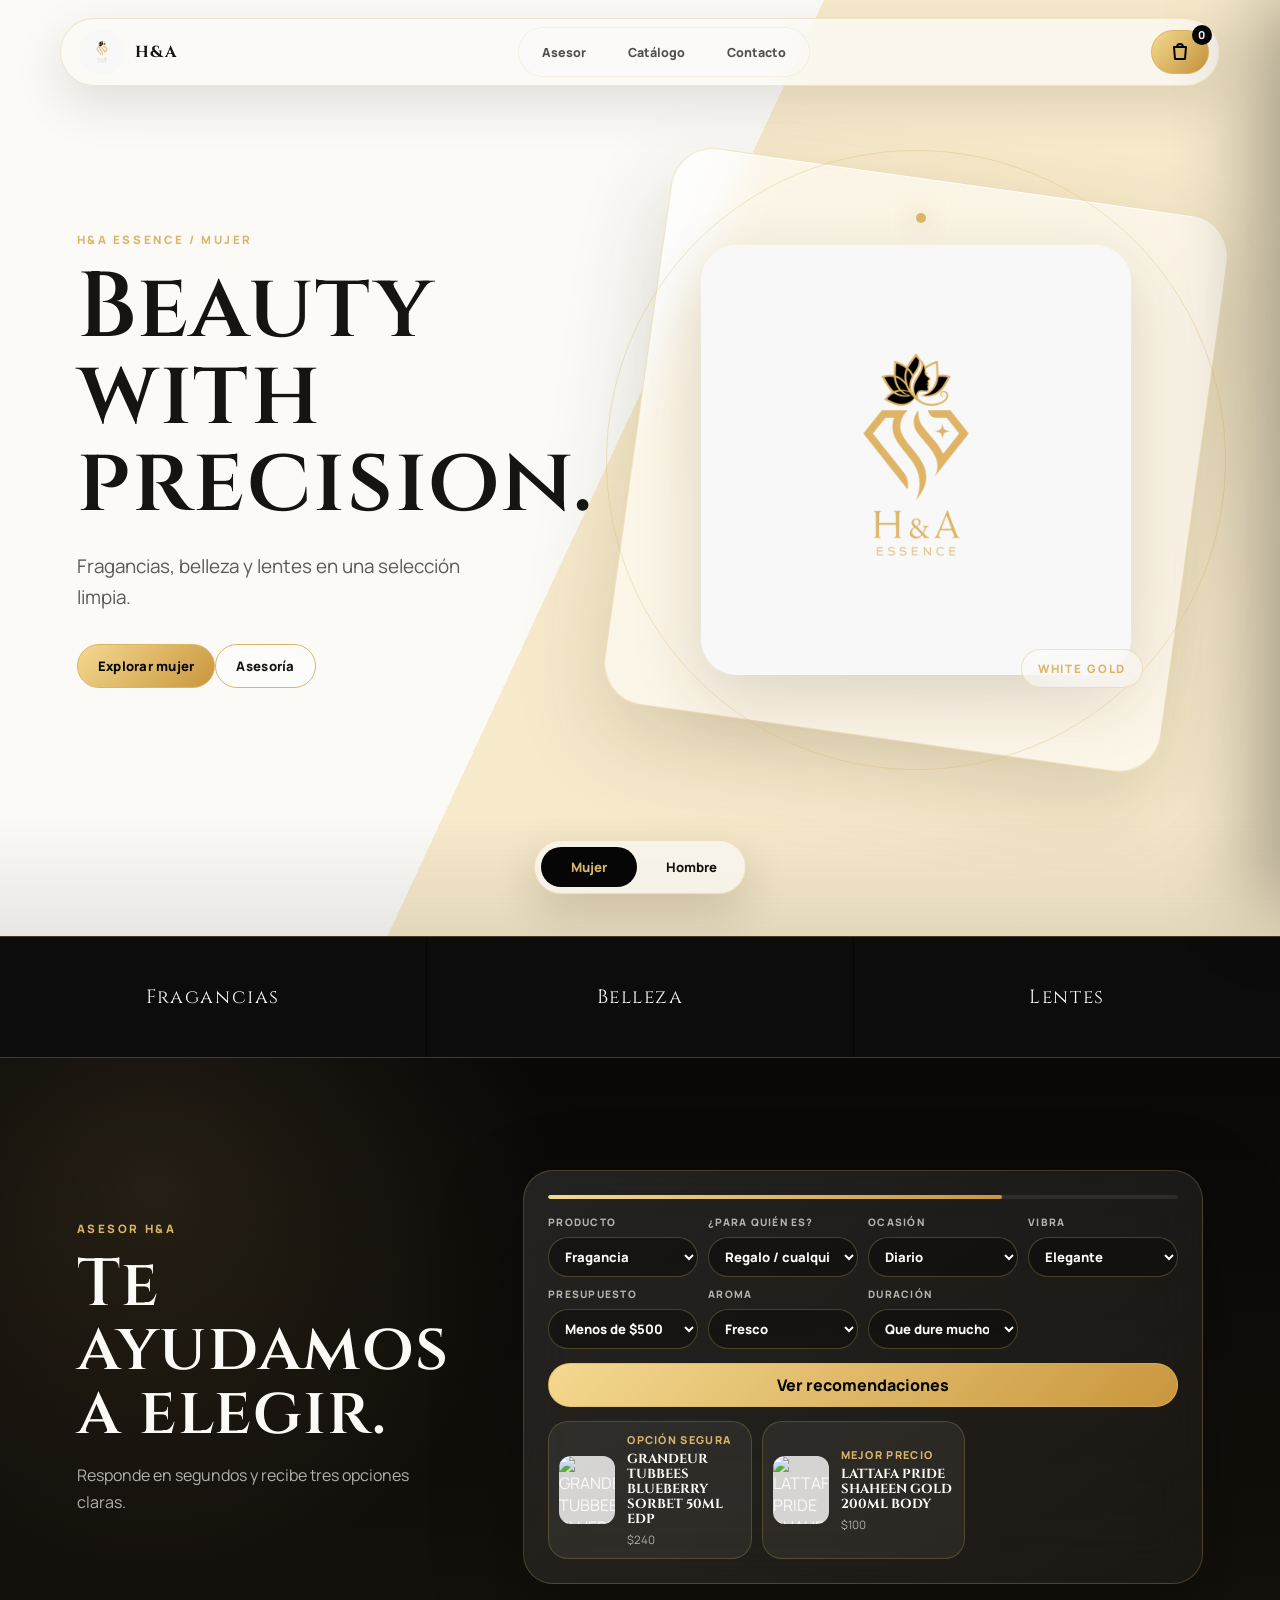
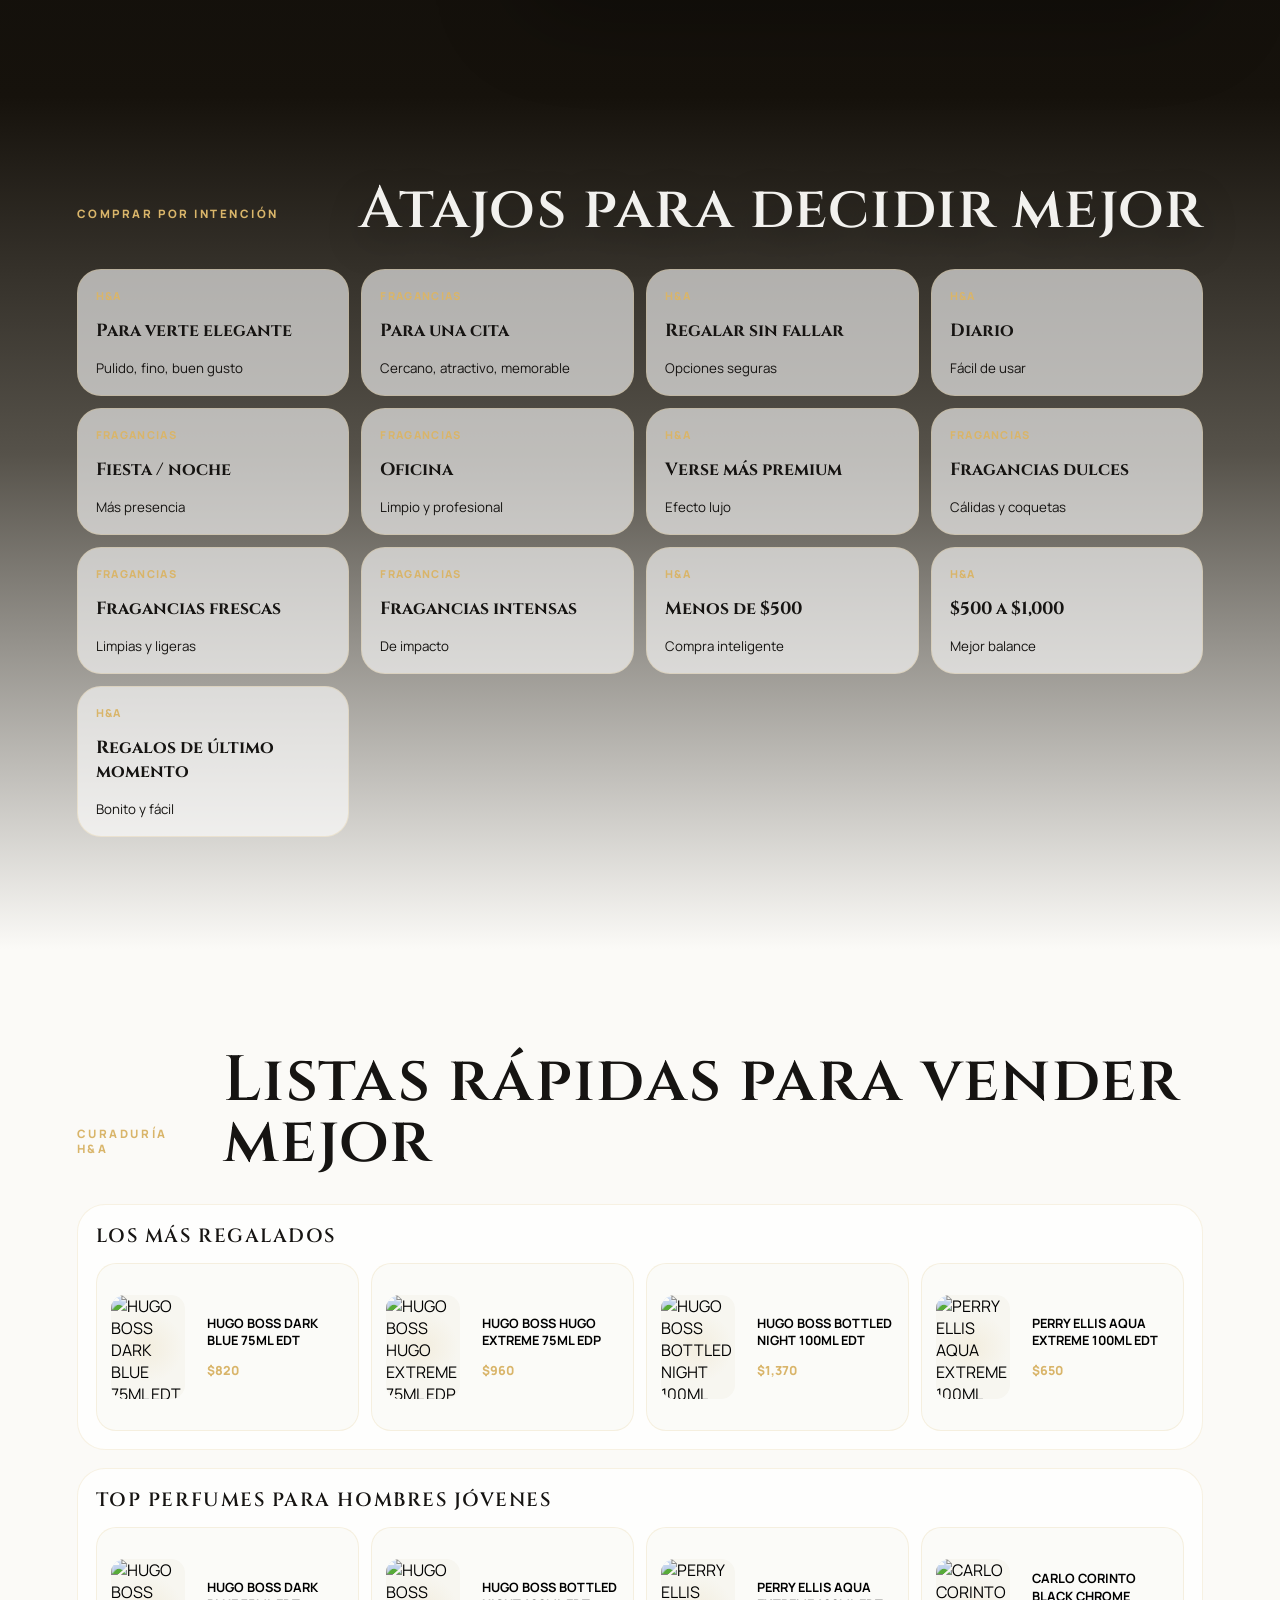
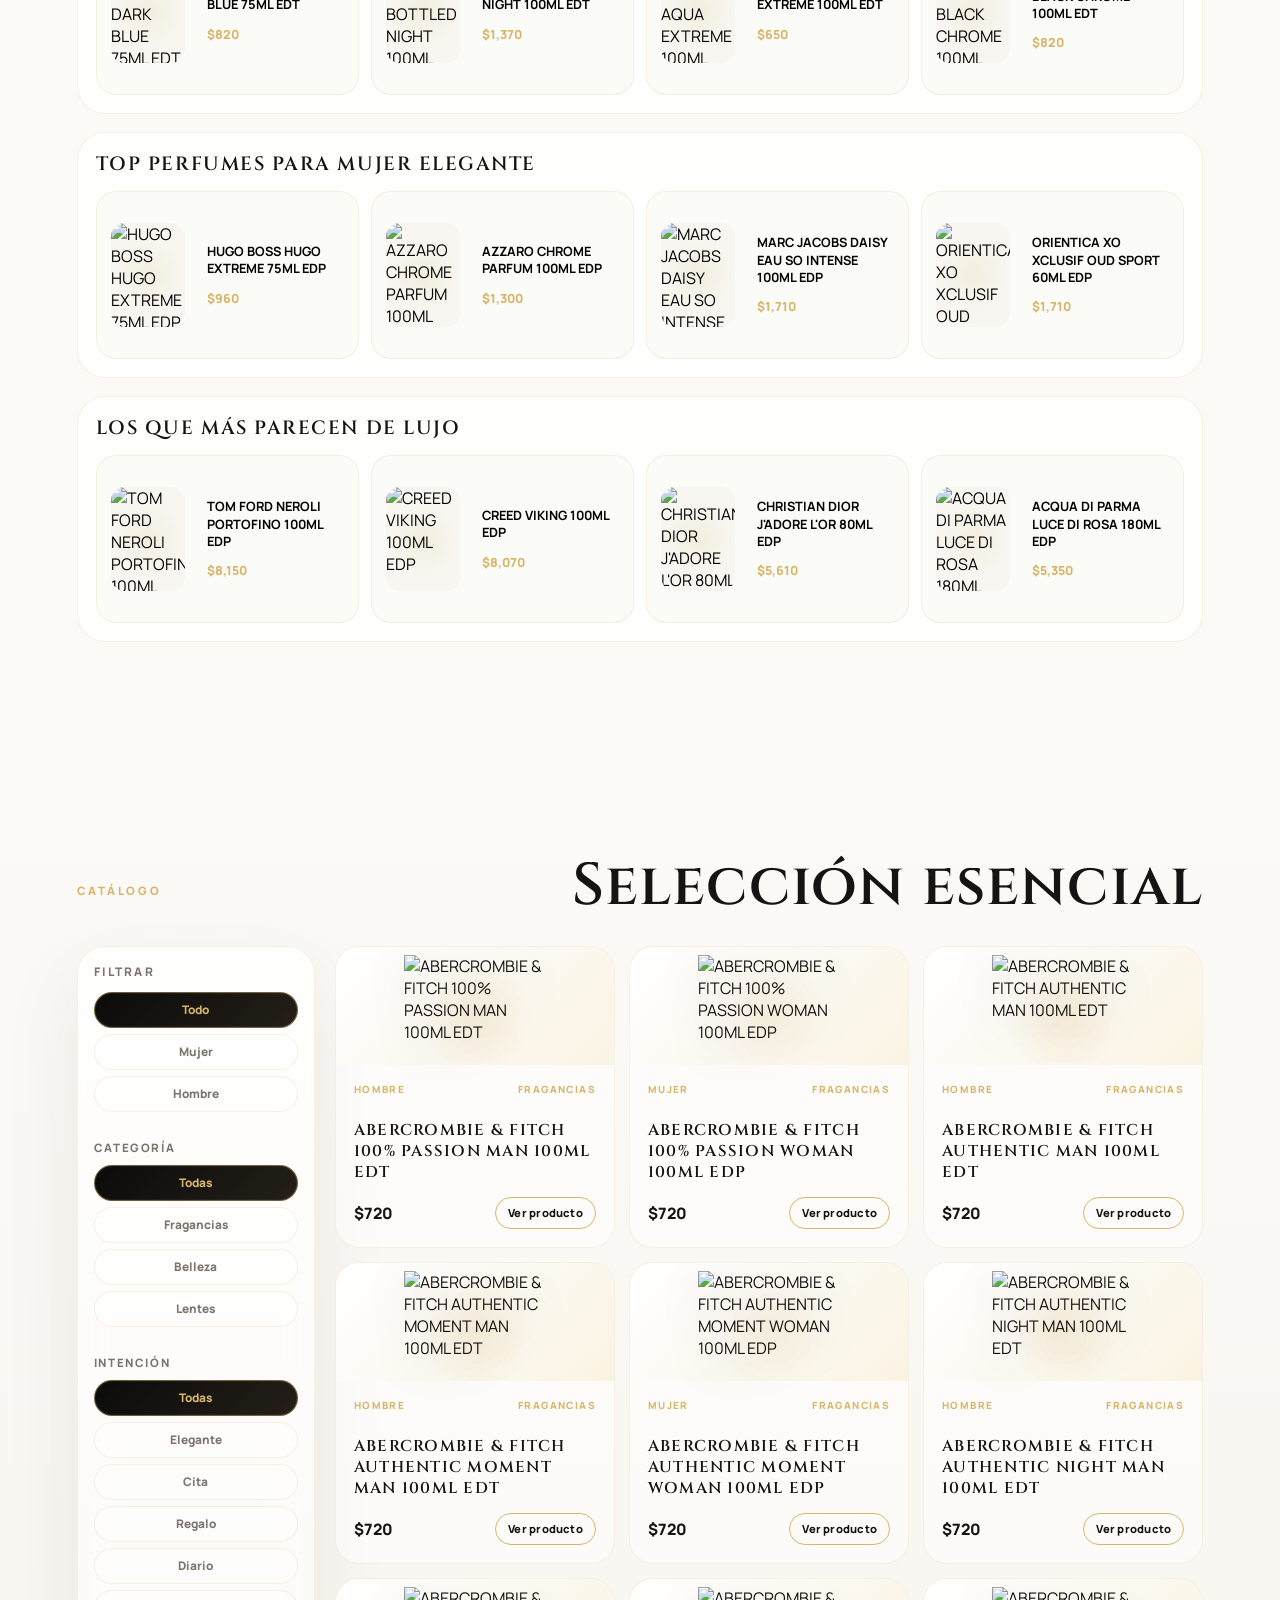
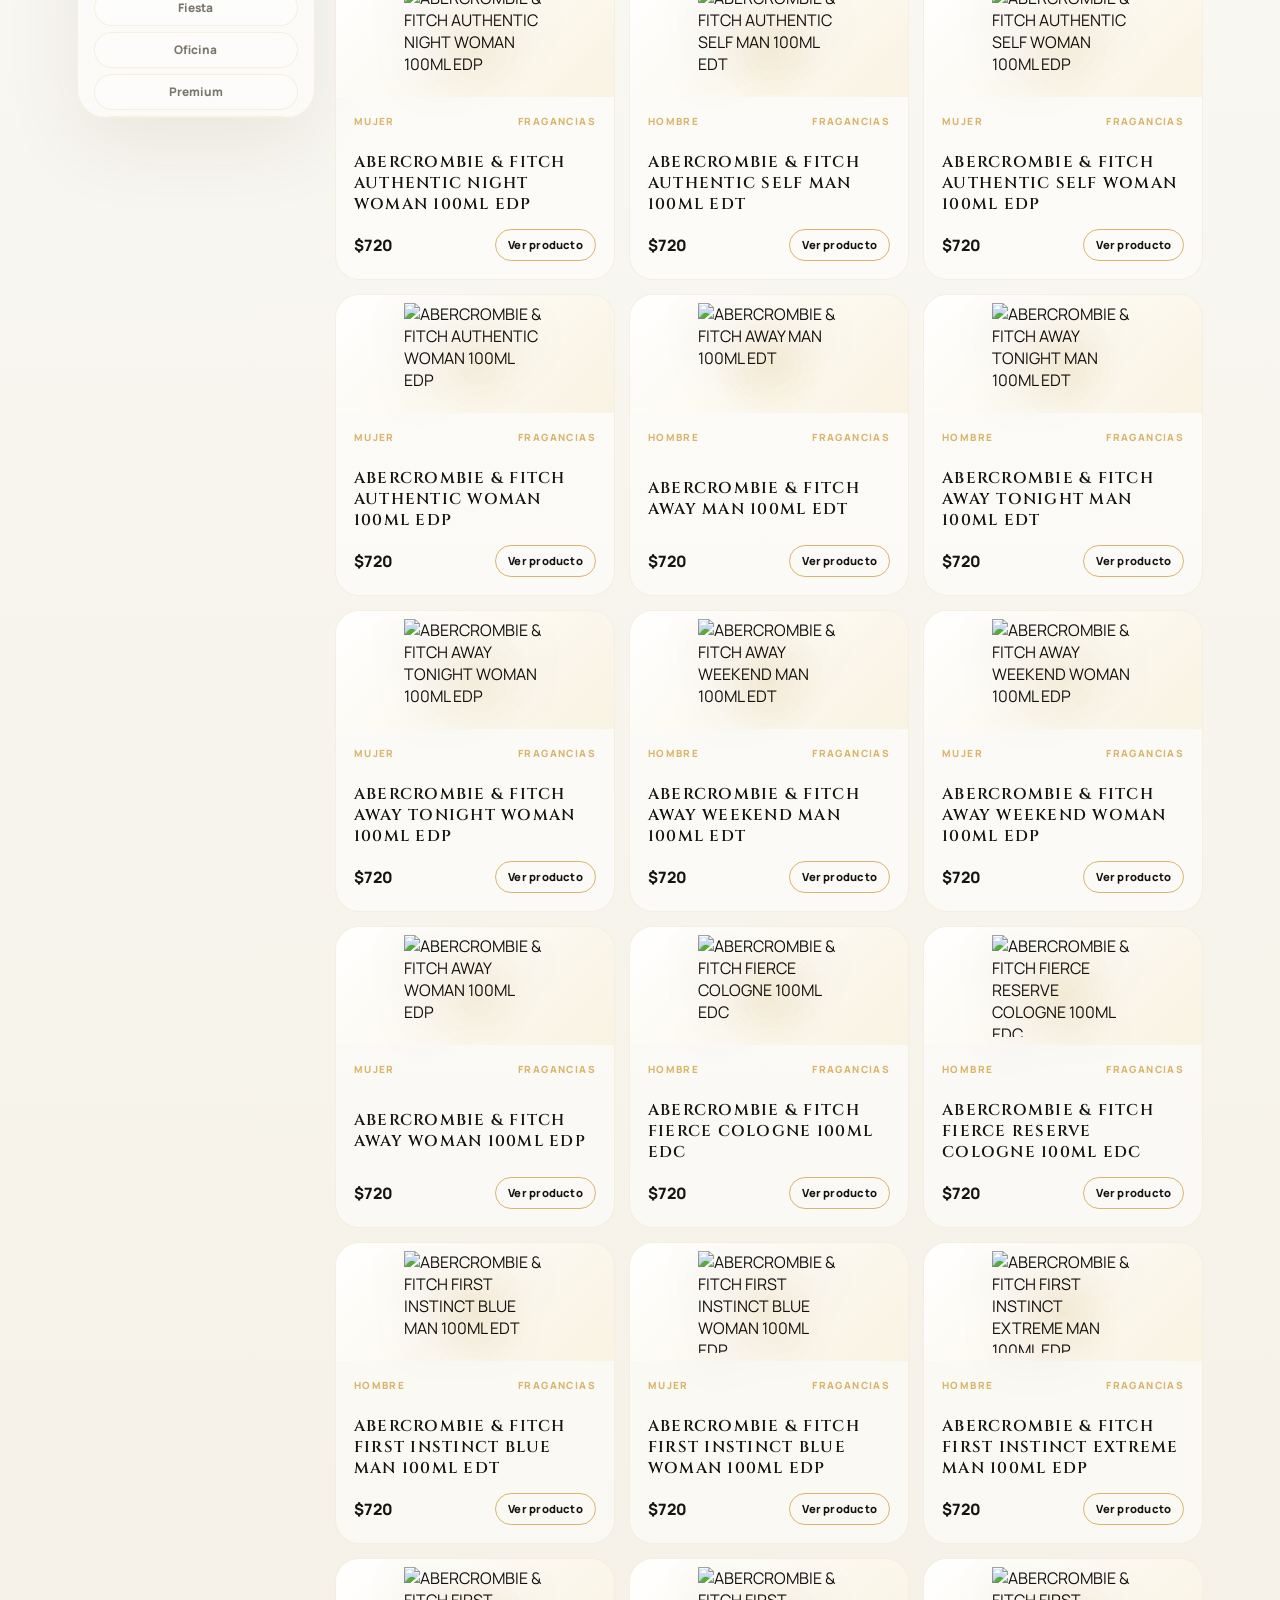
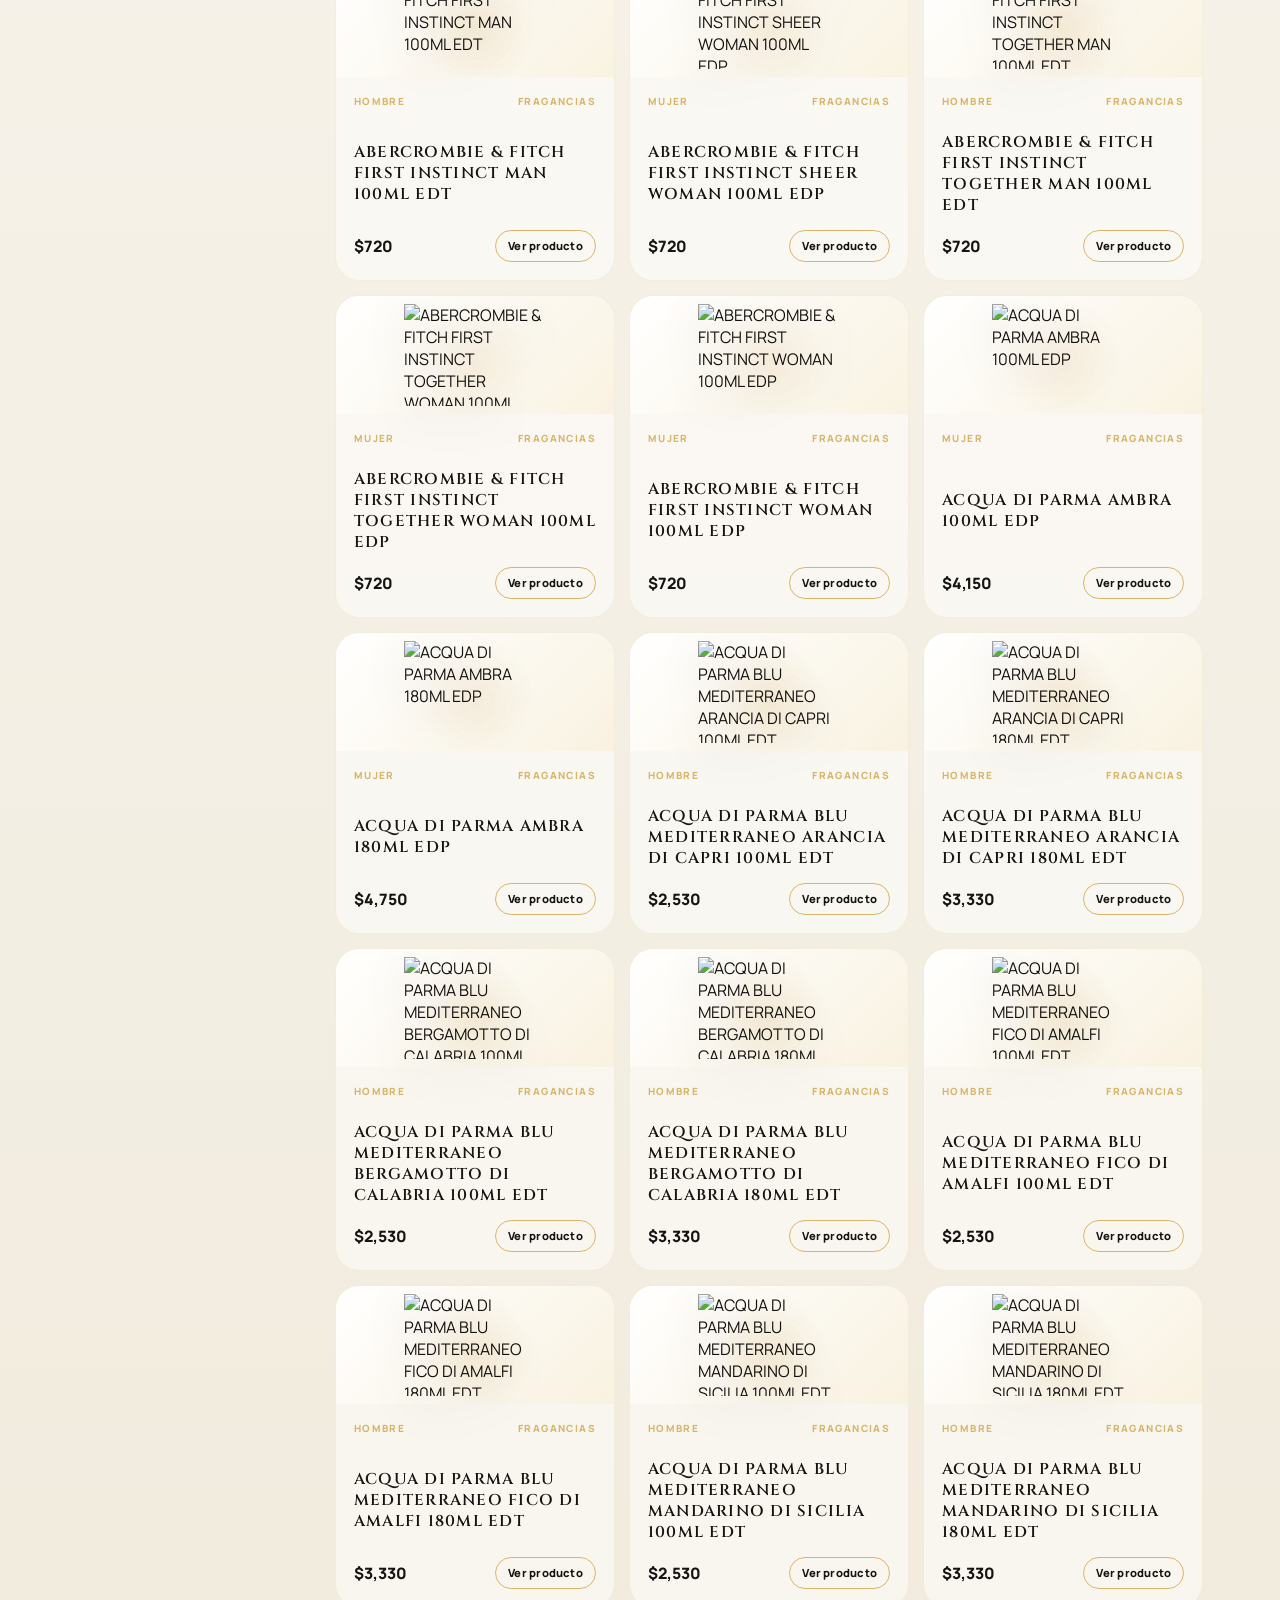
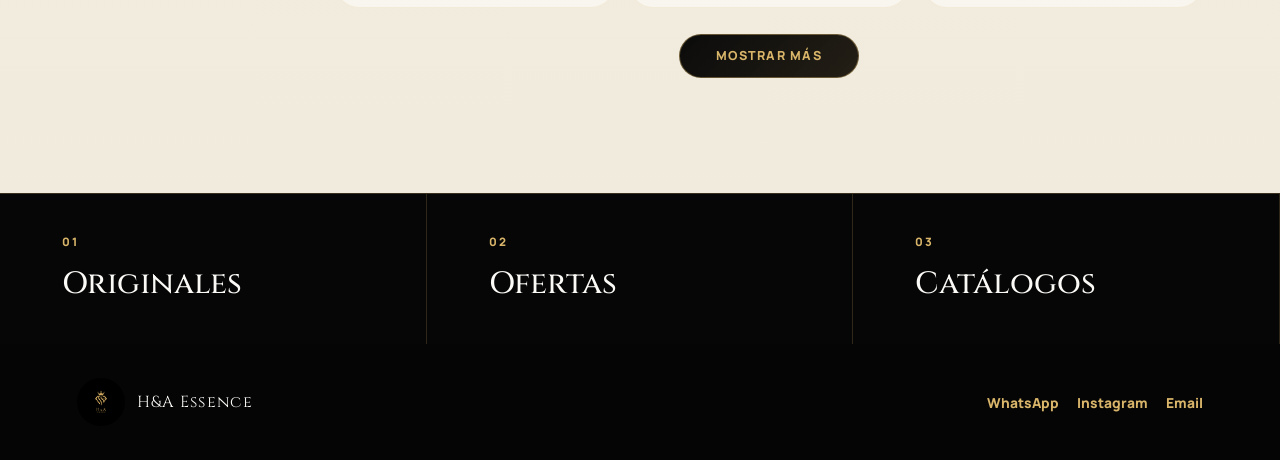
==== index.html @ 3ef6832f "Initial H&A Essence site" ====
<!DOCTYPE html>
<html lang="es">
  <head>
    <meta charset="UTF-8" />
    <meta name="viewport" content="width=device-width, initial-scale=1.0" />
    <title>H&A Essence | Luxury Beauty Store</title>
    <meta
      name="description"
      content="H&A Essence: fragancias, belleza y lentes en una experiencia premium."
    />
    <link rel="preconnect" href="https://fonts.googleapis.com" />
    <link rel="preconnect" href="https://fonts.gstatic.com" crossorigin />
    <link
      href="https://fonts.googleapis.com/css2?family=Cinzel:wght@500;600;700&family=Manrope:wght@400;500;600;700;800&display=swap"
      rel="stylesheet"
    />
    <link rel="stylesheet" href="styles.css?v=15" />
  </head>
  <body>
    <header class="site-header" data-theme="women">
      <a class="brand" href="#inicio" aria-label="H&A Essence">
        <img class="brand-logo" src="logo-women.png" alt="H&A Essence" />
        <span>H&A</span>
      </a>

      <nav class="nav-links" aria-label="Navegación principal">
        <a href="#asesor">Asesor</a>
        <a href="#catalogo">Catálogo</a>
        <a href="#contacto">Contacto</a>
      </nav>

      <button class="header-cta cart-toggle cart-icon-button" type="button" aria-label="Abrir carrito">
        <svg viewBox="0 0 24 24" aria-hidden="true">
          <path d="M6 7h12l-1 12H7L6 7Z"></path>
          <path d="M9 7a3 3 0 0 1 6 0"></path>
        </svg>
        <span id="cartCount">0</span>
      </button>
    </header>

    <main>
      <section class="hero" id="inicio">
        <div class="hero-slider" aria-live="polite">
          <article class="hero-panel active" data-theme="women">
            <div class="hero-copy">
              <p class="kicker">H&A Essence / Mujer</p>
              <h1>Beauty with precision.</h1>
              <p class="hero-text">Fragancias, belleza y lentes en una selección limpia.</p>
              <div class="hero-actions">
                <a class="button primary" href="#catalogo" data-filter="women">Explorar mujer</a>
                <a class="button ghost-link" href="#asesor">Asesoría</a>
              </div>
            </div>
            <div class="brand-stage" aria-hidden="true">
              <div class="orbital-ring"></div>
              <img src="logo-women.png" alt="" />
              <span class="stage-label">White Gold</span>
            </div>
          </article>

          <article class="hero-panel" data-theme="men">
            <div class="hero-copy">
              <p class="kicker">H&A Essence / Hombre</p>
              <h1>Dark luxury, clean form.</h1>
              <p class="hero-text">Fragancias, lentes y accesorios con presencia sobria.</p>
              <div class="hero-actions">
                <a class="button primary" href="#catalogo" data-filter="men">Explorar hombre</a>
                <a class="button ghost-link dark" href="#asesor">Asesoría</a>
              </div>
            </div>
            <div class="brand-stage dark" aria-hidden="true">
              <div class="orbital-ring"></div>
              <img src="logo-men.png" alt="" />
              <span class="stage-label">Black Gold</span>
            </div>
          </article>
        </div>

        <div class="hero-switch" aria-label="Cambiar línea">
          <button class="switch-dot active" type="button" data-slide="0">Mujer</button>
          <button class="switch-dot" type="button" data-slide="1">Hombre</button>
        </div>
      </section>

      <section class="collection-strip" id="colecciones" aria-label="Colecciones H&A">
        <button class="collection-pill reveal" data-category="fragancias">Fragancias</button>
        <button class="collection-pill reveal" data-category="belleza">Belleza</button>
        <button class="collection-pill reveal" data-category="lentes">Lentes</button>
      </section>

      <section class="advisor-section" id="asesor">
        <div class="advisor-copy reveal">
          <p class="kicker">Asesor H&A</p>
          <h2>Te ayudamos a elegir.</h2>
          <p>
            Responde en segundos y recibe tres opciones claras.
          </p>
        </div>

        <div class="advisor-card reveal">
          <div class="advisor-progress"><span></span></div>
          <div class="advisor-grid">
            <label>
              Producto
              <select id="advisorCategory">
                <option value="fragancias">Fragancia</option>
                <option value="belleza">Belleza</option>
                <option value="lentes">Lentes</option>
              </select>
            </label>
            <label>
              ¿Para quién es?
              <select id="advisorGender">
                <option value="all">Regalo / cualquiera</option>
                <option value="men">Hombre</option>
                <option value="women">Mujer</option>
                <option value="unisex">Unisex</option>
              </select>
            </label>
            <label>
              Ocasión
              <select id="advisorOccasion">
                <option value="diario">Diario</option>
                <option value="fiesta">Fiesta</option>
                <option value="cita">Cita</option>
                <option value="escuela">Escuela</option>
                <option value="trabajo">Trabajo</option>
                <option value="gym">Gym</option>
                <option value="noche">Noche</option>
              </select>
            </label>
            <label>
              Vibra
              <select id="advisorVibe">
                <option value="elegante">Elegante</option>
                <option value="fresco">Fresco</option>
                <option value="sexy">Sexy</option>
                <option value="dulce">Dulce</option>
                <option value="misterioso">Misterioso</option>
                <option value="limpio">Limpio</option>
                <option value="caro">Caro</option>
                <option value="juvenil">Juvenil</option>
              </select>
            </label>
            <label>
              Presupuesto
              <select id="advisorBudget">
                <option value="500">Menos de $500</option>
                <option value="1000">$500 a $1,000</option>
                <option value="1800">$1,000 a $1,800</option>
                <option value="99999">Premium</option>
              </select>
            </label>
            <label class="scent-question">
              Aroma
              <select id="advisorScent">
                <option value="fresco">Fresco</option>
                <option value="dulce">Dulce</option>
                <option value="citrico">Cítrico</option>
                <option value="amaderado">Amaderado</option>
                <option value="intenso">Intenso</option>
                <option value="suave">Suave</option>
              </select>
            </label>
            <label class="scent-question">
              Duración
              <select id="advisorLongevity">
                <option value="duradero">Que dure mucho</option>
                <option value="ligero">Algo ligero</option>
              </select>
            </label>
          </div>
          <button class="advisor-submit" id="advisorSubmit" type="button">Ver recomendaciones</button>
          <div class="advisor-results" id="advisorResults"></div>
        </div>
      </section>

      <section class="intent-section">
        <div class="section-head reveal">
          <p class="kicker">Comprar por intención</p>
          <h2>Atajos para decidir mejor</h2>
        </div>
        <div class="intent-grid reveal" id="intentGrid"></div>
      </section>

      <section class="curated-section">
        <div class="section-head reveal">
          <p class="kicker">Curaduría H&A</p>
          <h2>Listas rápidas para vender mejor</h2>
        </div>
        <div class="curated-grid reveal" id="curatedGrid"></div>
      </section>

      <section class="catalog-section" id="catalogo">
        <div class="section-head reveal">
          <p class="kicker">Catálogo</p>
          <h2>Selección esencial</h2>
        </div>

        <div class="catalog-shell reveal">
          <aside class="catalog-panel">
            <p class="panel-title">Filtrar</p>
            <div class="segmented" role="group" aria-label="Filtrar por género">
              <button class="filter active" type="button" data-gender="all">Todo</button>
              <button class="filter" type="button" data-gender="women">Mujer</button>
              <button class="filter" type="button" data-gender="men">Hombre</button>
            </div>

            <div class="category-filter" aria-label="Filtrar por categoría">
              <p class="filter-label">Categoría</p>
              <button class="category-filter-button active" type="button" data-category="all">Todas</button>
              <button class="category-filter-button" type="button" data-category="fragancias">Fragancias</button>
              <button class="category-filter-button" type="button" data-category="belleza">Belleza</button>
              <button class="category-filter-button" type="button" data-category="lentes">Lentes</button>
            </div>
            <div class="intent-filter" aria-label="Filtrar por intención">
              <p class="filter-label">Intención</p>
              <button class="intent-filter-button active" type="button" data-intent="all">Todas</button>
              <button class="intent-filter-button" type="button" data-intent="elegante">Elegante</button>
              <button class="intent-filter-button" type="button" data-intent="cita">Cita</button>
              <button class="intent-filter-button" type="button" data-intent="regalo">Regalo</button>
              <button class="intent-filter-button" type="button" data-intent="diario">Diario</button>
              <button class="intent-filter-button" type="button" data-intent="fiesta">Fiesta</button>
              <button class="intent-filter-button" type="button" data-intent="oficina">Oficina</button>
              <button class="intent-filter-button" type="button" data-intent="premium">Premium</button>
              <button class="intent-filter-button" type="button" data-intent="dulce">Dulces</button>
              <button class="intent-filter-button" type="button" data-intent="fresco">Frescas</button>
              <button class="intent-filter-button" type="button" data-intent="intenso">Intensas</button>
              <button class="intent-filter-button" type="button" data-intent="menos500">Menos de $500</button>
              <button class="intent-filter-button" type="button" data-intent="500a1000">$500 a $1,000</button>
            </div>
            <p class="catalog-count"><span id="productCount">0</span> productos</p>
          </aside>

          <div>
            <div class="product-grid" id="productGrid" aria-live="polite"></div>
            <div class="catalog-actions">
              <button class="load-more" id="loadMoreButton" type="button">Mostrar más</button>
            </div>
          </div>
        </div>
      </section>

      <section class="service-band">
        <div class="service-item reveal">
          <span>01</span>
          <strong>Originales</strong>
        </div>
        <div class="service-item reveal">
          <span>02</span>
          <strong>Ofertas</strong>
        </div>
        <div class="service-item reveal">
          <span>03</span>
          <strong>Catálogos</strong>
        </div>
      </section>
    </main>

    <div class="modal" id="productModal" aria-hidden="true" role="dialog" aria-label="Detalle del producto">
      <div class="modal-backdrop" data-close-modal></div>
      <article class="product-modal-card">
        <button class="modal-close" type="button" data-close-modal>Cerrar</button>
        <div class="modal-media" id="modalMedia"></div>
        <div class="modal-info">
          <p class="kicker" id="modalMeta"></p>
          <h2 id="modalTitle"></h2>
          <p class="modal-price" id="modalPrice"></p>
          <div class="modal-tags" id="modalTags"></div>
          <div class="modal-description" id="modalDescription"></div>
          <div class="modal-actions">
            <button class="button primary" id="addToCartButton" type="button">Agregar al carrito</button>
            <button class="button pay-button" id="payButton" type="button">Pagar ahora</button>
          </div>
        </div>
      </article>
    </div>

    <aside class="cart-drawer" id="cartDrawer" aria-hidden="true">
      <div class="cart-head">
        <p class="kicker">Carrito H&A</p>
        <button class="modal-close" type="button" id="closeCartButton">Cerrar</button>
      </div>
      <div id="cartItems" class="cart-items"></div>
      <div class="cart-total">
        <span>Total</span>
        <strong id="cartTotal">$0</strong>
      </div>
      <button class="button primary cart-pay" type="button">Pagar pedido</button>
    </aside>

    <footer class="footer" id="contacto">
      <div class="footer-brand">
        <img src="logo-men.png" alt="H&A Essence" />
        <span>H&A Essence</span>
      </div>
      <div class="footer-links">
        <a href="https://wa.me/" target="_blank" rel="noreferrer">WhatsApp</a>
        <a href="https://www.instagram.com/" target="_blank" rel="noreferrer">Instagram</a>
        <a href="mailto:hola@haessence.com">Email</a>
      </div>
    </footer>

    <script src="products-data.js?v=15"></script>
    <script src="script.js?v=15"></script>
  </body>
</html>
---- styles.css ----
:root {
  --gold: #d9b56a;
  --gold-soft: #f1dcaa;
  --black: #060606;
  --black-2: #111111;
  --white: #fbfaf7;
  --milk: #f4efe5;
  --text: #161412;
  --muted: #7a756d;
  --glass: rgba(255, 255, 255, 0.68);
  --line: rgba(217, 181, 106, 0.28);
  --display: "Cinzel", "Didot", "Bodoni 72", Georgia, serif;
  --body: "Manrope", -apple-system, BlinkMacSystemFont, "Segoe UI", sans-serif;
}

* {
  box-sizing: border-box;
}

html {
  scroll-behavior: smooth;
}

body {
  margin: 0;
  color: var(--text);
  background: var(--white);
  font-family: var(--body);
}

a {
  color: inherit;
  text-decoration: none;
}

button,
select {
  font: inherit;
}

select {
  width: 100%;
  min-height: 44px;
  padding: 0 16px;
  border: 1px solid rgba(217, 181, 106, 0.28);
  border-radius: 999px;
  color: var(--text);
  background: rgba(255, 255, 255, 0.68);
  outline: none;
}

.site-header {
  position: fixed;
  top: 18px;
  left: 50%;
  z-index: 30;
  width: min(1160px, calc(100% - 28px));
  height: 68px;
  display: grid;
  grid-template-columns: auto 1fr auto;
  align-items: center;
  gap: 18px;
  padding: 8px 10px 8px 18px;
  color: var(--text);
  background: rgba(251, 250, 247, 0.74);
  border: 1px solid rgba(217, 181, 106, 0.32);
  border-radius: 999px;
  box-shadow: 0 18px 50px rgba(32, 24, 10, 0.12);
  backdrop-filter: blur(22px);
  transform: translateX(-50%);
  transition: background 0.5s ease, color 0.5s ease, border-color 0.5s ease;
}

.site-header[data-theme="men"] {
  color: var(--white);
  background: rgba(6, 6, 6, 0.72);
  border-color: rgba(217, 181, 106, 0.38);
}

.brand {
  display: inline-flex;
  align-items: center;
  gap: 10px;
  font-family: var(--display);
  font-size: 1rem;
  font-weight: 700;
  letter-spacing: 0.08em;
}

.brand-logo {
  width: 46px;
  height: 46px;
  object-fit: cover;
  border-radius: 50%;
}

.nav-links {
  justify-self: center;
  display: inline-flex;
  gap: 6px;
  padding: 5px;
  border: 1px solid rgba(217, 181, 106, 0.18);
  border-radius: 999px;
  background: rgba(255, 255, 255, 0.18);
}

.nav-links a {
  min-height: 38px;
  display: inline-flex;
  align-items: center;
  padding: 0 18px;
  border-radius: 999px;
  color: currentColor;
  font-size: 0.78rem;
  font-weight: 800;
  opacity: 0.74;
  transition: background 0.25s ease, opacity 0.25s ease;
}

.nav-links a:hover {
  background: rgba(217, 181, 106, 0.16);
  opacity: 1;
}

.header-cta,
.button,
.mini-action {
  display: inline-flex;
  align-items: center;
  justify-content: center;
  min-height: 44px;
  padding: 0 20px;
  border: 1px solid var(--gold);
  border-radius: 999px;
  color: var(--black);
  background: linear-gradient(135deg, #f4d990, #c9963d);
  font-size: 0.82rem;
  font-weight: 900;
  letter-spacing: 0.02em;
  transition: transform 0.25s ease, box-shadow 0.25s ease;
}

.ghost-link {
  color: var(--text);
  background: rgba(255, 255, 255, 0.38);
  backdrop-filter: blur(12px);
}

.ghost-link.dark {
  color: var(--white);
  background: rgba(255, 255, 255, 0.08);
}

.header-cta:hover,
.button:hover,
.mini-action:hover {
  transform: translateY(-2px);
  box-shadow: 0 14px 34px rgba(164, 117, 34, 0.28);
}

.cart-icon-button {
  position: relative;
  min-width: 58px;
  width: 58px;
  padding: 0;
}

.cart-icon-button svg {
  width: 24px;
  height: 24px;
  fill: none;
  stroke: currentColor;
  stroke-width: 2;
  stroke-linecap: round;
  stroke-linejoin: round;
}

.cart-icon-button span {
  position: absolute;
  top: -6px;
  right: -4px;
  min-width: 20px;
  height: 20px;
  display: grid;
  place-items: center;
  padding: 0 5px;
  border-radius: 999px;
  color: var(--white);
  background: var(--black);
  font-size: 0.68rem;
  line-height: 1;
}

.hero {
  min-height: clamp(820px, 104svh, 980px);
  position: relative;
  overflow: hidden;
  background: var(--white);
}

.hero-slider {
  min-height: clamp(820px, 104svh, 980px);
  position: relative;
}

.hero::after {
  content: "";
  position: absolute;
  inset: auto 0 0;
  height: 120px;
  pointer-events: none;
  background: linear-gradient(180deg, transparent, rgba(6, 6, 6, 0.08));
  z-index: 2;
}

.hero-panel {
  position: absolute;
  inset: 0;
  display: grid;
  grid-template-columns: minmax(0, 0.92fr) minmax(360px, 1.08fr);
  align-items: center;
  gap: clamp(18px, 5vw, 72px);
  padding: 132px clamp(18px, 6vw, 92px) 148px;
  opacity: 0;
  pointer-events: none;
  transform: translateX(20px);
  transition: opacity 0.85s ease, transform 0.85s ease;
}

.hero-panel.active {
  opacity: 1;
  pointer-events: auto;
  transform: translateX(0);
}

.hero-panel[data-theme="women"] {
  background:
    linear-gradient(115deg, rgba(251, 250, 247, 0.95) 0 48%, rgba(245, 226, 180, 0.66) 48% 100%),
    radial-gradient(circle at 74% 44%, rgba(217, 181, 106, 0.26), transparent 30%);
}

.hero-panel[data-theme="men"] {
  color: var(--white);
  background:
    linear-gradient(115deg, #050505 0 48%, #1a140c 48% 100%),
    radial-gradient(circle at 74% 44%, rgba(217, 181, 106, 0.2), transparent 30%);
}

.hero-copy {
  max-width: 640px;
}

.kicker {
  margin: 0 0 18px;
  color: var(--gold);
  font-size: 0.72rem;
  font-weight: 900;
  letter-spacing: 0.22em;
  text-transform: uppercase;
}

h1,
h2,
h3 {
  margin: 0;
  font-family: var(--display);
  font-weight: 600;
  letter-spacing: 0.02em;
}

h1 {
  max-width: 760px;
  font-size: clamp(3.6rem, 7.2vw, 7.3rem);
  line-height: 0.94;
}

h2 {
  font-size: clamp(2.2rem, 4.6vw, 5rem);
  line-height: 0.96;
}

h3 {
  font-size: 1.18rem;
}

.hero-text {
  max-width: 430px;
  margin: 26px 0 0;
  color: rgba(22, 20, 18, 0.7);
  font-size: clamp(1rem, 1.55vw, 1.18rem);
  line-height: 1.65;
}

.hero-panel[data-theme="men"] .hero-text {
  color: rgba(251, 250, 247, 0.72);
}

.hero-actions {
  display: flex;
  margin-top: 30px;
}

.brand-stage {
  position: relative;
  min-height: min(66vw, 640px);
  display: grid;
  place-items: center;
  isolation: isolate;
}

.brand-stage::before {
  content: "";
  position: absolute;
  width: min(45vw, 560px);
  aspect-ratio: 1;
  border-radius: 42px;
  background: rgba(255, 255, 255, 0.56);
  border: 1px solid rgba(217, 181, 106, 0.36);
  box-shadow:
    inset 0 1px 0 rgba(255, 255, 255, 0.8),
    0 34px 90px rgba(57, 41, 10, 0.16);
  transform: rotate(8deg);
  backdrop-filter: blur(18px);
  z-index: -2;
}

.brand-stage.dark::before {
  background: rgba(255, 255, 255, 0.04);
  box-shadow:
    inset 0 1px 0 rgba(255, 255, 255, 0.1),
    0 34px 90px rgba(0, 0, 0, 0.52);
}

.brand-stage img {
  width: min(39vw, 430px);
  aspect-ratio: 1;
  object-fit: cover;
  border-radius: 36px;
  box-shadow: 0 24px 70px rgba(54, 37, 8, 0.16);
  animation: stageFloat 7s ease-in-out infinite;
}

.brand-stage.dark img {
  box-shadow: 0 30px 80px rgba(0, 0, 0, 0.56);
}

.orbital-ring {
  position: absolute;
  width: min(50vw, 620px);
  aspect-ratio: 1;
  border: 1px solid rgba(217, 181, 106, 0.34);
  border-radius: 50%;
  animation: orbit 16s linear infinite;
}

.orbital-ring::after {
  content: "";
  position: absolute;
  top: 10%;
  left: 50%;
  width: 10px;
  height: 10px;
  border-radius: 50%;
  background: var(--gold);
  box-shadow: 0 0 24px rgba(217, 181, 106, 0.9);
}

.stage-label {
  position: absolute;
  right: clamp(8px, 5vw, 60px);
  bottom: clamp(24px, 8vw, 92px);
  padding: 11px 16px;
  border: 1px solid rgba(217, 181, 106, 0.34);
  border-radius: 999px;
  color: var(--gold);
  background: rgba(255, 255, 255, 0.42);
  font-size: 0.72rem;
  font-weight: 900;
  letter-spacing: 0.16em;
  text-transform: uppercase;
  backdrop-filter: blur(18px);
}

.dark .stage-label {
  background: rgba(255, 255, 255, 0.06);
}

.hero-switch {
  position: absolute;
  left: 50%;
  bottom: 42px;
  z-index: 10;
  display: flex;
  gap: 6px;
  padding: 6px;
  border: 1px solid rgba(217, 181, 106, 0.32);
  border-radius: 999px;
  background: rgba(251, 250, 247, 0.7);
  box-shadow: 0 18px 46px rgba(36, 26, 8, 0.16);
  backdrop-filter: blur(22px);
  transform: translateX(-50%);
}

.switch-dot {
  min-width: 96px;
  height: 40px;
  border: 0;
  border-radius: 999px;
  color: var(--text);
  background: transparent;
  font-size: 0.82rem;
  font-weight: 900;
  cursor: pointer;
}

.switch-dot.active {
  background: var(--black);
  color: var(--gold);
}

.collection-strip {
  position: relative;
  z-index: 3;
  display: grid;
  grid-template-columns: repeat(3, minmax(0, 1fr));
  gap: 1px;
  background: var(--black);
  border-block: 1px solid rgba(217, 181, 106, 0.3);
}

.collection-pill {
  min-height: 120px;
  border: 0;
  color: var(--white);
  background: #0c0c0c;
  font-family: var(--display);
  font-size: clamp(1rem, 1.5vw, 1.25rem);
  letter-spacing: 0.08em;
  cursor: pointer;
  transition: color 0.25s ease, background 0.25s ease;
}

.collection-pill:hover {
  color: var(--gold);
  background: #14110c;
}

.advisor-section,
.intent-section {
  padding: clamp(64px, 9vw, 112px) clamp(18px, 6vw, 92px);
  background:
    radial-gradient(circle at 12% 20%, rgba(217, 181, 106, 0.12), transparent 32%),
    linear-gradient(180deg, #090807 0%, #16120c 100%);
  color: var(--white);
}

.advisor-section {
  display: grid;
  grid-template-columns: minmax(260px, 0.72fr) minmax(420px, 1.28fr);
  gap: clamp(24px, 5vw, 70px);
  align-items: center;
}

.advisor-copy p:not(.kicker) {
  max-width: 470px;
  color: rgba(251, 250, 247, 0.68);
  line-height: 1.7;
}

.advisor-copy h2 {
  max-width: 560px;
  font-size: clamp(2.6rem, 5.2vw, 5.6rem);
}

.advisor-card {
  padding: clamp(16px, 2.4vw, 24px);
  border: 1px solid rgba(217, 181, 106, 0.24);
  border-radius: 30px;
  background:
    linear-gradient(145deg, rgba(255, 255, 255, 0.1), rgba(255, 255, 255, 0.035));
  box-shadow: 0 32px 90px rgba(0, 0, 0, 0.28);
  backdrop-filter: blur(24px);
}

.advisor-progress {
  height: 4px;
  margin-bottom: 16px;
  overflow: hidden;
  border-radius: 999px;
  background: rgba(255, 255, 255, 0.08);
}

.advisor-progress span {
  display: block;
  width: 72%;
  height: 100%;
  border-radius: inherit;
  background: linear-gradient(90deg, #f4d990, #c9963d);
}

.advisor-grid {
  display: grid;
  grid-template-columns: repeat(4, minmax(0, 1fr));
  gap: 10px;
}

.advisor-grid label {
  display: grid;
  gap: 8px;
  color: rgba(251, 250, 247, 0.68);
  font-size: 0.64rem;
  font-weight: 900;
  letter-spacing: 0.12em;
  text-transform: uppercase;
}

.advisor-grid select {
  min-height: 40px;
  padding: 0 12px;
  color: var(--white);
  background: rgba(6, 6, 6, 0.42);
  font-size: 0.82rem;
}

.advisor-submit {
  width: 100%;
  min-height: 44px;
  margin-top: 14px;
  border: 1px solid rgba(217, 181, 106, 0.56);
  border-radius: 999px;
  color: var(--black);
  background: linear-gradient(135deg, #f4d990, #c9963d);
  font-weight: 900;
  cursor: pointer;
}

.advisor-results {
  display: grid;
  grid-template-columns: repeat(3, minmax(0, 1fr));
  gap: 10px;
  margin-top: 14px;
}

.advisor-result {
  display: grid;
  grid-template-columns: 56px 1fr;
  gap: 12px;
  align-items: center;
  padding: 10px;
  border: 1px solid rgba(217, 181, 106, 0.22);
  border-radius: 20px;
  color: var(--white);
  background: rgba(255, 255, 255, 0.06);
  text-align: left;
  cursor: pointer;
}

.advisor-result img {
  width: 56px;
  height: 68px;
  object-fit: contain;
  border-radius: 12px;
  background: rgba(255, 255, 255, 0.8);
}

.advisor-result > div {
  display: grid;
  gap: 5px;
}

.advisor-result span,
.intent-card span {
  color: var(--gold);
  font-size: 0.68rem;
  font-weight: 900;
  letter-spacing: 0.12em;
  text-transform: uppercase;
}

.advisor-result strong {
  font-family: var(--display);
  font-size: 0.82rem;
  line-height: 1.15;
}

.advisor-result small {
  color: rgba(251, 250, 247, 0.64);
  font-size: 0.72rem;
  line-height: 1.35;
}

.advisor-empty {
  grid-column: 1 / -1;
  margin: 0;
  color: rgba(251, 250, 247, 0.68);
}

.intent-section {
  padding-top: clamp(50px, 7vw, 86px);
  background:
    linear-gradient(180deg, #16120c 0%, #56524a 42%, #fbfaf7 100%);
  color: var(--text);
}

.intent-section .section-head h2 {
  color: rgba(251, 250, 247, 0.96);
  text-shadow: 0 14px 38px rgba(0, 0, 0, 0.38);
}

.intent-grid {
  display: grid;
  grid-template-columns: repeat(4, minmax(0, 1fr));
  gap: 12px;
}

.intent-card {
  min-height: 126px;
  display: grid;
  align-content: space-between;
  gap: 16px;
  padding: 18px;
  border: 1px solid rgba(217, 181, 106, 0.22);
  border-radius: 24px;
  color: var(--text);
  background: rgba(255, 255, 255, 0.62);
  cursor: pointer;
  text-align: left;
  transition: transform 0.25s ease, border-color 0.25s ease, background 0.25s ease;
}

.intent-card:hover {
  transform: translateY(-4px);
  border-color: rgba(217, 181, 106, 0.52);
  background: rgba(255, 255, 255, 0.9);
}

.intent-card strong {
  font-family: var(--display);
  font-size: 1.1rem;
}

.curated-section {
  padding: clamp(62px, 8vw, 104px) clamp(18px, 6vw, 92px);
  background: #fbfaf7;
}

.curated-section .section-head h2 {
  max-width: 980px;
  font-size: clamp(2.6rem, 5vw, 5.6rem);
}

.curated-grid {
  display: grid;
  gap: 18px;
}

.curated-row {
  padding: 18px;
  border: 1px solid rgba(217, 181, 106, 0.18);
  border-radius: 28px;
  background: rgba(255, 255, 255, 0.68);
}

.curated-row h3 {
  margin-bottom: 14px;
  font-size: 1.2rem;
  letter-spacing: 0.08em;
  text-transform: uppercase;
}

.curated-products {
  display: grid;
  grid-template-columns: repeat(4, minmax(0, 1fr));
  gap: 12px;
}

.curated-product {
  min-height: 168px;
  display: grid;
  grid-template-columns: 86px 1fr;
  align-items: center;
  gap: 10px;
  padding: 14px;
  border: 1px solid rgba(217, 181, 106, 0.18);
  border-radius: 20px;
  background: rgba(251, 250, 247, 0.82);
  text-align: left;
  cursor: pointer;
}

.curated-product img {
  width: 74px;
  height: 104px;
  object-fit: contain;
  border-radius: 14px;
  background:
    radial-gradient(circle, rgba(217, 181, 106, 0.12), transparent 55%),
    #fbfaf7;
  mix-blend-mode: multiply;
}

.curated-product div {
  display: grid;
  gap: 12px;
}

.curated-product strong {
  font-size: 0.8rem;
  line-height: 1.35;
}

.curated-product span {
  color: var(--gold);
  font-size: 0.78rem;
  font-weight: 900;
}

.catalog-section {
  padding: clamp(64px, 9vw, 118px) clamp(18px, 6vw, 92px);
  background:
    linear-gradient(180deg, #fbfaf7 0%, #f1ebdd 100%);
}

.section-head {
  display: flex;
  align-items: end;
  justify-content: space-between;
  gap: 24px;
  margin-bottom: 30px;
}

.catalog-shell {
  display: grid;
  grid-template-columns: 238px 1fr;
  gap: 20px;
  align-items: start;
}

.catalog-panel {
  position: sticky;
  top: 108px;
  max-height: calc(100svh - 128px);
  overflow-y: auto;
  overscroll-behavior: contain;
  padding: 16px;
  border: 1px solid rgba(217, 181, 106, 0.18);
  border-radius: 28px;
  background:
    linear-gradient(180deg, rgba(255, 255, 255, 0.78), rgba(255, 255, 255, 0.46));
  box-shadow: 0 28px 80px rgba(48, 35, 10, 0.08);
  backdrop-filter: blur(20px);
}

.catalog-panel::-webkit-scrollbar {
  width: 6px;
}

.catalog-panel::-webkit-scrollbar-thumb {
  background: rgba(217, 181, 106, 0.48);
  border-radius: 999px;
}

.panel-title {
  margin: 0 0 12px;
  color: var(--muted);
  font-size: 0.74rem;
  font-weight: 900;
  letter-spacing: 0.18em;
  text-transform: uppercase;
}

.segmented,
.category-filter,
.intent-filter {
  display: grid;
  grid-template-columns: 1fr;
  gap: 6px;
  margin-bottom: 16px;
}

.filter,
.category-filter-button,
.intent-filter-button {
  height: 36px;
  border: 1px solid rgba(217, 181, 106, 0.18);
  border-radius: 999px;
  color: var(--muted);
  background: rgba(255, 255, 255, 0.34);
  font-size: 0.74rem;
  font-weight: 800;
  cursor: pointer;
  transition: border-color 0.22s ease, color 0.22s ease, background 0.22s ease, transform 0.22s ease;
}

.filter:hover,
.category-filter-button:hover,
.intent-filter-button:hover {
  border-color: rgba(217, 181, 106, 0.42);
  color: var(--text);
  transform: translateX(2px);
}

.filter.active,
.category-filter-button.active,
.intent-filter-button.active {
  color: var(--gold);
  border-color: rgba(217, 181, 106, 0.46);
  background:
    linear-gradient(135deg, rgba(6, 6, 6, 0.98), rgba(27, 22, 14, 0.96));
  box-shadow: inset 0 0 0 1px rgba(255, 255, 255, 0.04);
}

.filter-label {
  margin: 12px 0 4px;
}

.filter-label {
  display: grid;
  gap: 8px;
  color: var(--muted);
  font-size: 0.72rem;
  font-weight: 900;
  letter-spacing: 0.14em;
  text-transform: uppercase;
}

.product-grid {
  display: grid;
  grid-template-columns: repeat(3, minmax(0, 1fr));
  gap: 14px;
}

.product-card {
  min-height: 250px;
  display: flex;
  flex-direction: column;
  overflow: hidden;
  border: 1px solid rgba(217, 181, 106, 0.16);
  border-radius: 24px;
  background: rgba(255, 255, 255, 0.5);
  box-shadow: none;
  animation: productIn 0.45s ease both;
  transition: transform 0.28s ease, box-shadow 0.28s ease;
  cursor: pointer;
}

.product-card:hover {
  transform: translateY(-3px);
  border-color: rgba(217, 181, 106, 0.5);
  box-shadow: 0 18px 48px rgba(44, 32, 10, 0.07);
}

.product-art {
  height: 118px;
  position: relative;
  display: grid;
  place-items: center;
  isolation: isolate;
}

.product-card.women .product-art {
  background:
    radial-gradient(circle at 50% 58%, rgba(217, 181, 106, 0.13), transparent 38%),
    linear-gradient(135deg, rgba(255, 255, 255, 0.96), rgba(248, 240, 219, 0.74));
}

.product-card.men .product-art {
  background:
    radial-gradient(circle at 50% 58%, rgba(217, 181, 106, 0.18), transparent 38%),
    linear-gradient(135deg, rgba(255, 255, 255, 0.96), rgba(248, 240, 219, 0.74));
}

.product-art::after {
  content: "";
  width: var(--shape-w, 74px);
  height: var(--shape-h, 148px);
  border: 1px solid rgba(217, 181, 106, 0.42);
  border-radius: var(--shape-radius, 32px 32px 14px 14px);
  background: var(--shape-bg);
  box-shadow: 0 14px 30px rgba(38, 23, 6, 0.14);
  transform: scale(0.62);
}

.product-art.has-image::after {
  display: none;
}

.product-photo {
  width: min(74%, 142px);
  height: 102px;
  object-fit: contain;
  mix-blend-mode: multiply;
  filter: contrast(1.04) saturate(1.03) drop-shadow(0 16px 20px rgba(38, 23, 6, 0.14));
}

.product-info {
  flex: 1;
  display: grid;
  align-content: space-between;
  gap: 14px;
  padding: 17px 18px 18px;
}

.product-meta {
  display: flex;
  justify-content: space-between;
  gap: 12px;
  color: var(--gold);
  font-size: 0.62rem;
  font-weight: 900;
  letter-spacing: 0.14em;
  text-transform: uppercase;
}

.product-info h3 {
  margin-top: 10px;
  font-family: var(--display);
  font-size: 0.98rem;
  letter-spacing: 0.08em;
  text-transform: uppercase;
}

.product-info p {
  display: none;
}

.product-bottom {
  display: flex;
  align-items: center;
  justify-content: space-between;
  gap: 14px;
}

.price {
  font-size: 0.98rem;
  font-weight: 900;
}

.mini-action {
  min-height: 32px;
  padding: 0 12px;
  font-size: 0.7rem;
  background: transparent;
  color: var(--text);
}

.pay-button {
  background: rgba(255, 255, 255, 0.72);
}

.modal,
.cart-drawer {
  position: fixed;
  z-index: 80;
}

.modal {
  inset: 0;
  display: none;
  place-items: center;
  padding: 20px;
}

.modal.open {
  display: grid;
}

.modal-backdrop {
  position: absolute;
  inset: 0;
  background: rgba(6, 6, 6, 0.68);
  backdrop-filter: blur(12px);
}

.product-modal-card {
  position: relative;
  width: min(980px, 100%);
  max-height: min(760px, calc(100svh - 32px));
  display: grid;
  grid-template-columns: 0.9fr 1.1fr;
  gap: 24px;
  overflow: auto;
  padding: 22px;
  border: 1px solid rgba(217, 181, 106, 0.32);
  border-radius: 34px;
  background: rgba(251, 250, 247, 0.96);
  box-shadow: 0 42px 120px rgba(0, 0, 0, 0.36);
}

.modal-close {
  border: 1px solid rgba(217, 181, 106, 0.28);
  border-radius: 999px;
  color: var(--muted);
  background: rgba(255, 255, 255, 0.58);
  padding: 8px 12px;
  font-size: 0.72rem;
  font-weight: 900;
  cursor: pointer;
}

.product-modal-card > .modal-close {
  position: absolute;
  top: 16px;
  right: 16px;
}

.modal-media {
  min-height: 420px;
  display: grid;
  place-items: center;
  border-radius: 26px;
  background:
    radial-gradient(circle at 50% 56%, rgba(217, 181, 106, 0.16), transparent 34%),
    linear-gradient(135deg, #fff, #f3ead4);
}

.modal-media img {
  max-width: 76%;
  max-height: 360px;
  object-fit: contain;
  mix-blend-mode: multiply;
  filter: drop-shadow(0 24px 34px rgba(38, 23, 6, 0.16));
}

.modal-info {
  display: grid;
  align-content: center;
  gap: 16px;
  padding: 34px 12px 18px;
}

.modal-price {
  margin: 0;
  font-size: 1.7rem;
  font-weight: 900;
}

.modal-tags {
  display: flex;
  flex-wrap: wrap;
  gap: 8px;
}

.modal-tags span {
  padding: 8px 10px;
  border: 1px solid rgba(217, 181, 106, 0.28);
  border-radius: 999px;
  color: var(--muted);
  font-size: 0.72rem;
  font-weight: 900;
  text-transform: uppercase;
}

.modal-description {
  display: grid;
  gap: 10px;
  color: var(--muted);
  line-height: 1.65;
}

.modal-description strong {
  color: var(--text);
}

.modal-actions {
  display: flex;
  flex-wrap: wrap;
  gap: 10px;
  margin-top: 8px;
}

.cart-drawer {
  top: 0;
  right: 0;
  width: min(420px, 100%);
  height: 100svh;
  display: grid;
  grid-template-rows: auto 1fr auto auto;
  gap: 16px;
  padding: 22px;
  color: var(--white);
  background:
    linear-gradient(180deg, rgba(6, 6, 6, 0.98), rgba(22, 18, 12, 0.98));
  border-left: 1px solid rgba(217, 181, 106, 0.28);
  box-shadow: -24px 0 80px rgba(0, 0, 0, 0.34);
  transform: translateX(100%);
  transition: transform 0.34s ease;
}

.cart-drawer.open {
  transform: translateX(0);
}

.cart-head,
.cart-total,
.cart-item {
  display: flex;
  justify-content: space-between;
  gap: 14px;
  align-items: center;
}

.cart-items {
  display: grid;
  align-content: start;
  gap: 10px;
  overflow: auto;
}

.cart-item {
  padding: 12px;
  border: 1px solid rgba(217, 181, 106, 0.2);
  border-radius: 18px;
  background: rgba(255, 255, 255, 0.05);
}

.cart-item strong {
  display: block;
  font-size: 0.82rem;
}

.cart-item small {
  color: rgba(251, 250, 247, 0.62);
}

.cart-remove {
  border: 0;
  color: var(--gold);
  background: transparent;
  cursor: pointer;
}

.cart-total {
  padding-top: 16px;
  border-top: 1px solid rgba(217, 181, 106, 0.24);
}

.cart-pay {
  width: 100%;
}

.product-page {
  background:
    radial-gradient(circle at 78% 12%, rgba(217, 181, 106, 0.12), transparent 28%),
    linear-gradient(180deg, #fbfaf7 0%, #f3ead8 100%);
}

.product-header {
  position: sticky;
  top: 18px;
  left: auto;
  transform: none;
  margin: 18px auto 0;
}

.product-header .nav-links {
  background: rgba(6, 6, 6, 0.06);
}

.product-detail-page {
  padding: 42px clamp(18px, 6vw, 92px) 70px;
}

.back-link {
  display: inline-flex;
  margin-bottom: 20px;
  color: var(--muted);
  font-size: 0.78rem;
  font-weight: 900;
  letter-spacing: 0.1em;
  text-transform: uppercase;
}

.product-hero-detail {
  display: grid;
  grid-template-columns: minmax(340px, 0.98fr) minmax(360px, 1.02fr);
  gap: clamp(22px, 5vw, 62px);
  align-items: start;
}

.product-gallery-main {
  position: relative;
  min-height: 620px;
  display: grid;
  place-items: center;
  border: 1px solid rgba(217, 181, 106, 0.2);
  border-radius: 36px;
  background:
    linear-gradient(135deg, rgba(255, 255, 255, 0.82), rgba(244, 232, 204, 0.72)),
    radial-gradient(circle at 50% 58%, rgba(217, 181, 106, 0.2), transparent 34%);
  box-shadow: 0 30px 90px rgba(42, 31, 10, 0.1);
  overflow: hidden;
}

.product-gallery-main::before {
  content: "H&A";
  position: absolute;
  color: rgba(217, 181, 106, 0.08);
  font-family: var(--display);
  font-size: clamp(7rem, 16vw, 16rem);
  letter-spacing: 0.08em;
}

.product-gallery-main img {
  position: relative;
  width: min(72%, 430px);
  max-height: 520px;
  object-fit: contain;
  mix-blend-mode: multiply;
  filter: drop-shadow(0 32px 44px rgba(38, 23, 6, 0.16));
}

.product-trust {
  display: grid;
  grid-template-columns: repeat(3, 1fr);
  gap: 10px;
  margin-top: 12px;
}

.product-trust span {
  padding: 12px;
  border: 1px solid rgba(217, 181, 106, 0.18);
  border-radius: 16px;
  color: var(--muted);
  background: rgba(255, 255, 255, 0.58);
  font-size: 0.72rem;
  font-weight: 900;
  text-align: center;
  text-transform: uppercase;
}

.product-buybox {
  position: sticky;
  top: 112px;
  display: grid;
  gap: 18px;
  padding: clamp(22px, 4vw, 36px);
  border: 1px solid rgba(217, 181, 106, 0.24);
  border-radius: 36px;
  background:
    linear-gradient(180deg, rgba(255, 255, 255, 0.82), rgba(255, 255, 255, 0.62));
  box-shadow: 0 32px 92px rgba(42, 31, 10, 0.1);
  backdrop-filter: blur(20px);
}

.product-buybox h1 {
  font-size: clamp(2.2rem, 4.4vw, 5.4rem);
  line-height: 0.96;
}

.detail-price {
  margin: 0;
  font-size: 2rem;
  font-weight: 900;
}

.price-stack {
  display: grid;
  gap: 2px;
}

.price-stack span {
  color: var(--muted);
  font-size: 1rem;
  font-weight: 800;
  text-decoration: line-through;
}

.buy-highlights {
  display: grid;
  grid-template-columns: repeat(3, 1fr);
  gap: 8px;
}

.buy-highlights div {
  padding: 12px;
  border: 1px solid rgba(217, 181, 106, 0.2);
  border-radius: 16px;
  background: rgba(251, 250, 247, 0.7);
}

.buy-highlights span {
  display: block;
  color: var(--muted);
  font-size: 0.64rem;
  font-weight: 900;
  letter-spacing: 0.12em;
  text-transform: uppercase;
}

.buy-highlights strong {
  display: block;
  margin-top: 4px;
  font-size: 0.86rem;
}

.quantity-row,
.qty-control,
.detail-actions {
  display: flex;
  align-items: center;
  gap: 12px;
}

.quantity-row {
  justify-content: space-between;
  padding: 14px 0;
  border-block: 1px solid rgba(217, 181, 106, 0.18);
}

.qty-control {
  padding: 6px;
  border: 1px solid rgba(217, 181, 106, 0.22);
  border-radius: 999px;
  background: rgba(251, 250, 247, 0.78);
}

.qty-control button {
  width: 32px;
  height: 32px;
  border: 0;
  border-radius: 50%;
  background: var(--black);
  color: var(--gold);
  cursor: pointer;
}

.detail-actions {
  flex-wrap: wrap;
}

.detail-note {
  margin: 0;
  color: var(--muted);
  font-size: 0.84rem;
  line-height: 1.55;
}

.checkout-page-main {
  width: min(1180px, calc(100% - 28px));
  margin: 0 auto;
  padding: 118px 0 70px;
}

.checkout-hero {
  display: grid;
  gap: 8px;
  max-width: 620px;
  margin-bottom: 28px;
}

.checkout-hero h1 {
  margin: 0;
  font-size: clamp(2.7rem, 7vw, 5.4rem);
  line-height: 0.92;
}

.checkout-hero p:not(.kicker) {
  max-width: 520px;
  margin: 0;
  color: var(--muted);
  font-size: 1rem;
  line-height: 1.6;
}

.checkout-grid.checkout-store {
  display: grid;
  grid-template-columns: minmax(0, 1fr) minmax(360px, 0.48fr);
  gap: clamp(20px, 4vw, 52px);
  align-items: start;
}

.checkout-flow {
  display: grid;
  gap: 18px;
}

.checkout-block,
.checkout-summary {
  border: 1px solid rgba(217, 181, 106, 0.24);
  background: rgba(255, 255, 255, 0.82);
  box-shadow: 0 26px 80px rgba(42, 31, 10, 0.08);
}

.checkout-block {
  display: grid;
  grid-template-columns: repeat(2, minmax(0, 1fr));
  gap: 14px;
  padding: clamp(18px, 3vw, 28px);
  border-radius: 26px;
}

.checkout-block-head {
  grid-column: 1 / -1;
  display: flex;
  align-items: center;
  justify-content: space-between;
  gap: 16px;
  padding-bottom: 8px;
}

.checkout-block-head span {
  display: grid;
  place-items: center;
  width: 34px;
  height: 34px;
  border: 1px solid rgba(217, 181, 106, 0.36);
  border-radius: 50%;
  color: var(--gold);
  background: var(--black);
  font-size: 0.72rem;
  font-weight: 900;
}

.checkout-block-head h2 {
  flex: 1;
  margin: 0;
  font-size: 1.25rem;
}

.checkout-form label {
  display: grid;
  gap: 8px;
  color: var(--muted);
  font-size: 0.72rem;
  font-weight: 900;
  letter-spacing: 0.1em;
  text-transform: uppercase;
}

.checkout-form label.full,
.payment-methods.full,
.payment-detail.full,
.delivery-note.full {
  grid-column: 1 / -1;
}

.checkout-form input {
  width: 100%;
  min-height: 54px;
  border: 1px solid rgba(22, 20, 18, 0.16);
  border-radius: 13px;
  padding: 0 16px;
  color: var(--text);
  background: #fff;
  font: 800 0.96rem var(--body);
  outline: none;
  transition: border-color 0.2s ease, box-shadow 0.2s ease;
}

.checkout-form input:focus {
  border-color: rgba(217, 181, 106, 0.7);
  box-shadow: 0 0 0 4px rgba(217, 181, 106, 0.12);
}

.delivery-note,
.payment-detail {
  padding: 16px;
  border: 1px solid rgba(217, 181, 106, 0.22);
  border-radius: 18px;
  background: linear-gradient(135deg, rgba(251, 250, 247, 0.92), rgba(241, 220, 170, 0.18));
}

.delivery-note strong,
.payment-detail strong {
  display: block;
  margin-bottom: 6px;
  color: var(--text);
  font-size: 0.94rem;
}

.delivery-note p,
.payment-detail p {
  margin: 0;
  color: var(--muted);
  font-size: 0.9rem;
  line-height: 1.6;
}

.payment-methods {
  display: grid;
  grid-template-columns: repeat(3, minmax(0, 1fr));
  gap: 10px;
}

.payment-chip {
  min-height: 50px;
  padding: 0 12px;
  border: 1px solid rgba(22, 20, 18, 0.16);
  border-radius: 14px;
  color: var(--text);
  background: #fff;
  font-weight: 900;
  cursor: pointer;
  transition: transform 0.2s ease, border-color 0.2s ease, background 0.2s ease;
}

.payment-chip:hover {
  transform: translateY(-1px);
  border-color: rgba(217, 181, 106, 0.56);
}

.payment-chip.active {
  color: var(--gold);
  border-color: rgba(217, 181, 106, 0.7);
  background: var(--black);
}

.checkout-summary {
  position: sticky;
  top: 108px;
  display: grid;
  align-content: start;
  gap: 16px;
  padding: clamp(18px, 3vw, 28px);
  border-radius: 28px;
}

#checkoutItems {
  display: grid;
  gap: 12px;
}

.checkout-line {
  display: grid;
  grid-template-columns: 64px 1fr auto;
  align-items: center;
  gap: 14px;
  padding-bottom: 14px;
  border-bottom: 1px solid rgba(217, 181, 106, 0.16);
}

.checkout-thumb {
  position: relative;
  display: grid;
  place-items: center;
  width: 64px;
  height: 64px;
  border: 1px solid rgba(217, 181, 106, 0.18);
  border-radius: 14px;
  background: #fff;
  overflow: hidden;
}

.checkout-thumb img {
  width: 80%;
  height: 80%;
  object-fit: contain;
}

.checkout-thumb span {
  position: absolute;
  top: -1px;
  right: -1px;
  display: grid;
  place-items: center;
  width: 22px;
  height: 22px;
  border-radius: 50%;
  color: var(--gold);
  background: var(--black);
  font-size: 0.72rem;
  font-weight: 900;
}

.checkout-line span {
  display: block;
  color: var(--text);
  font-size: 0.82rem;
  font-weight: 900;
  line-height: 1.35;
}

.checkout-line small {
  display: block;
  margin-top: 4px;
  color: var(--muted);
  font-size: 0.72rem;
  text-transform: uppercase;
}

.checkout-line button {
  margin-top: 8px;
  border: 0;
  padding: 0;
  color: var(--gold);
  background: transparent;
  font-weight: 900;
  cursor: pointer;
}

.checkout-line strong {
  font-size: 0.9rem;
}

.discount-row {
  display: grid;
  grid-template-columns: 1fr auto;
  gap: 8px;
}

.discount-row input,
.discount-row button {
  min-height: 46px;
  border: 1px solid rgba(22, 20, 18, 0.16);
  border-radius: 13px;
  background: #fff;
  font: 800 0.9rem var(--body);
}

.discount-row input {
  min-width: 0;
  padding: 0 14px;
}

.discount-row button {
  padding: 0 14px;
  color: var(--text);
  cursor: pointer;
}

.checkout-totals {
  display: grid;
  gap: 10px;
  padding-top: 4px;
}

.checkout-totals div,
.checkout-total {
  display: flex;
  justify-content: space-between;
  gap: 14px;
}

.checkout-totals span,
.checkout-totals strong {
  color: var(--muted);
  font-size: 0.9rem;
}

.checkout-total {
  padding-top: 14px;
  border-top: 1px solid rgba(217, 181, 106, 0.2);
  font-size: 1.15rem;
}

.checkout-total strong {
  font-size: 1.35rem;
}

.checkout-summary small {
  color: var(--muted);
  line-height: 1.5;
}

.checkout-message {
  display: none;
  padding: 14px 16px;
  border: 1px solid rgba(217, 181, 106, 0.28);
  border-radius: 18px;
  color: var(--text);
  background: rgba(217, 181, 106, 0.12);
  font-weight: 800;
  line-height: 1.45;
}

.checkout-message.visible {
  display: block;
}

.product-story,
.related-section {
  padding-top: clamp(54px, 8vw, 92px);
}

.story-grid {
  display: grid;
  grid-template-columns: repeat(4, minmax(0, 1fr));
  gap: 12px;
  margin-top: 22px;
}

.story-grid article {
  min-height: 130px;
  display: grid;
  align-content: space-between;
  padding: 18px;
  border: 1px solid rgba(217, 181, 106, 0.18);
  border-radius: 24px;
  background: rgba(255, 255, 255, 0.62);
}

.story-grid span {
  color: var(--gold);
  font-size: 0.72rem;
  font-weight: 900;
  letter-spacing: 0.12em;
  text-transform: uppercase;
}

.story-grid strong {
  font-size: 1rem;
  line-height: 1.45;
}

.related-grid {
  display: grid;
  grid-template-columns: repeat(4, minmax(0, 1fr));
  gap: 14px;
}

.related-card {
  display: grid;
  grid-template-rows: 170px auto auto;
  gap: 12px;
  padding: 16px;
  border: 1px solid rgba(217, 181, 106, 0.18);
  border-radius: 24px;
  background:
    linear-gradient(180deg, rgba(255, 255, 255, 0.84), rgba(255, 255, 255, 0.6));
  transition: transform 0.24s ease, box-shadow 0.24s ease;
}

.related-card:hover {
  transform: translateY(-4px);
  box-shadow: 0 18px 48px rgba(42, 31, 10, 0.1);
}

.related-card img {
  width: 100%;
  height: 170px;
  object-fit: contain;
  mix-blend-mode: multiply;
  border-radius: 18px;
  background:
    radial-gradient(circle, rgba(217, 181, 106, 0.12), transparent 54%),
    #fbfaf7;
}

.related-card strong {
  min-height: 48px;
  font-size: 0.84rem;
}

.related-card span {
  color: var(--gold);
  font-weight: 900;
}

.catalog-count {
  margin: 14px 0 0;
  padding-top: 14px;
  border-top: 1px solid rgba(217, 181, 106, 0.16);
  color: var(--muted);
  font-size: 0.74rem;
  font-weight: 900;
  letter-spacing: 0.08em;
  text-transform: uppercase;
}

.catalog-count span {
  color: var(--gold);
}

.catalog-actions {
  display: flex;
  justify-content: center;
  padding-top: 26px;
}

.load-more {
  min-width: 180px;
  height: 44px;
  border: 1px solid rgba(217, 181, 106, 0.42);
  border-radius: 999px;
  color: var(--gold);
  background:
    linear-gradient(135deg, rgba(6, 6, 6, 0.98), rgba(27, 22, 14, 0.96));
  font-size: 0.78rem;
  font-weight: 900;
  letter-spacing: 0.1em;
  text-transform: uppercase;
  cursor: pointer;
  transition: transform 0.22s ease, box-shadow 0.22s ease;
}

.load-more:hover {
  transform: translateY(-2px);
  box-shadow: 0 18px 42px rgba(44, 32, 10, 0.16);
}

.load-more[hidden] {
  display: none;
}

.service-band {
  display: grid;
  grid-template-columns: repeat(3, minmax(0, 1fr));
  border-top: 1px solid rgba(217, 181, 106, 0.24);
  background: var(--black);
}

.service-item {
  min-height: 150px;
  display: grid;
  align-content: center;
  gap: 14px;
  padding: 28px clamp(18px, 5vw, 62px);
  color: var(--white);
  border-right: 1px solid rgba(217, 181, 106, 0.2);
}

.service-item span {
  color: var(--gold);
  font-size: 0.72rem;
  font-weight: 900;
  letter-spacing: 0.18em;
}

.service-item strong {
  font-family: var(--display);
  font-size: clamp(1.3rem, 2.4vw, 2.1rem);
  font-weight: 500;
}

.footer {
  display: flex;
  justify-content: space-between;
  align-items: center;
  gap: 18px;
  padding: 34px clamp(18px, 6vw, 92px);
  color: var(--white);
  background: #050505;
}

.footer-brand {
  display: inline-flex;
  align-items: center;
  gap: 12px;
  font-family: var(--display);
  letter-spacing: 0.08em;
}

.footer-brand img {
  width: 48px;
  height: 48px;
  object-fit: cover;
  border-radius: 50%;
}

.footer-links {
  display: flex;
  flex-wrap: wrap;
  gap: 18px;
  color: var(--gold);
  font-size: 0.86rem;
  font-weight: 800;
}

.reveal {
  opacity: 0;
  transform: translateY(18px);
  transition: opacity 0.65s ease, transform 0.65s ease;
}

.reveal.visible {
  opacity: 1;
  transform: translateY(0);
}

@keyframes stageFloat {
  0%,
  100% {
    transform: translateY(0) scale(1);
  }
  50% {
    transform: translateY(-12px) scale(1.015);
  }
}

@keyframes orbit {
  to {
    transform: rotate(360deg);
  }
}

@keyframes productIn {
  from {
    opacity: 0;
    transform: translateY(14px);
  }
  to {
    opacity: 1;
    transform: translateY(0);
  }
}

@media (max-width: 1050px) {
  .hero-panel {
    grid-template-columns: 1fr;
    align-content: center;
  }

  .brand-stage {
    min-height: 420px;
  }

  .brand-stage img {
    width: min(74vw, 430px);
  }

  .brand-stage::before {
    width: min(78vw, 520px);
  }

  .orbital-ring {
    width: min(84vw, 580px);
  }

  .catalog-shell {
    grid-template-columns: 1fr;
  }

  .catalog-panel {
    position: static;
    display: grid;
    grid-template-columns: 1fr 1fr;
    gap: 16px;
  }

  .segmented {
    grid-template-columns: repeat(3, 1fr);
    margin-bottom: 0;
  }

  .product-grid {
    grid-template-columns: repeat(2, minmax(0, 1fr));
  }

  .advisor-section,
  .product-modal-card {
    grid-template-columns: 1fr;
  }

  .advisor-grid {
    grid-template-columns: repeat(2, minmax(0, 1fr));
  }

  .intent-grid {
    grid-template-columns: repeat(2, minmax(0, 1fr));
  }

  .curated-products {
    grid-template-columns: repeat(2, minmax(0, 1fr));
  }

  .product-hero-detail,
  .story-grid,
  .related-grid,
  .checkout-grid {
    grid-template-columns: 1fr;
  }

  .checkout-summary {
    position: static;
  }

  .product-buybox {
    position: static;
  }

  .product-gallery-main {
    min-height: 420px;
  }
}

@media (max-width: 760px) {
  .site-header {
    top: 10px;
    height: auto;
    grid-template-columns: 1fr auto;
    border-radius: 28px;
    padding: 10px;
  }

  .brand span {
    display: none;
  }

  .nav-links {
    order: 3;
    grid-column: 1 / -1;
    justify-self: stretch;
    overflow-x: auto;
  }

  .nav-links a {
    flex: 1;
    justify-content: center;
    padding: 0 12px;
  }

  .header-cta {
    min-height: 42px;
    padding: 0 16px;
  }

  .hero-panel {
    padding: 150px 18px 98px;
  }

  h1 {
    font-size: clamp(3rem, 16vw, 5rem);
  }

  .hero-text {
    max-width: 340px;
  }

  .hero-actions,
  .button {
    width: 100%;
  }

  .brand-stage {
    min-height: 350px;
  }

  .stage-label {
    right: 18px;
    bottom: 30px;
  }

  .hero-switch {
    bottom: 18px;
  }

  .collection-strip,
  .product-grid,
  .service-band,
  .advisor-results,
  .advisor-grid,
  .intent-grid,
  .curated-products {
    grid-template-columns: 1fr;
  }

  .collection-pill {
    min-height: 78px;
  }

  .catalog-panel {
    grid-template-columns: 1fr;
  }

  .section-head,
  .footer {
    align-items: flex-start;
    flex-direction: column;
  }

  .modal {
    padding: 10px;
  }

  .modal-media {
    min-height: 260px;
  }

  .product-detail-page {
    padding-top: 150px;
  }

  .product-trust,
  .detail-actions,
  .checkout-form {
    grid-template-columns: 1fr;
    flex-direction: column;
    align-items: stretch;
  }

  .checkout-page-main {
    width: min(100% - 20px, 1180px);
    padding-top: 144px;
  }

  .checkout-block {
    grid-template-columns: 1fr;
    border-radius: 22px;
  }

  .payment-methods {
    grid-template-columns: 1fr;
  }

  .checkout-line {
    grid-template-columns: 58px 1fr;
  }

  .checkout-line > strong {
    grid-column: 2;
  }
}

@media (prefers-reduced-motion: reduce) {
  *,
  *::before,
  *::after {
    scroll-behavior: auto !important;
    animation-duration: 0.01ms !important;
    transition-duration: 0.01ms !important;
  }
}
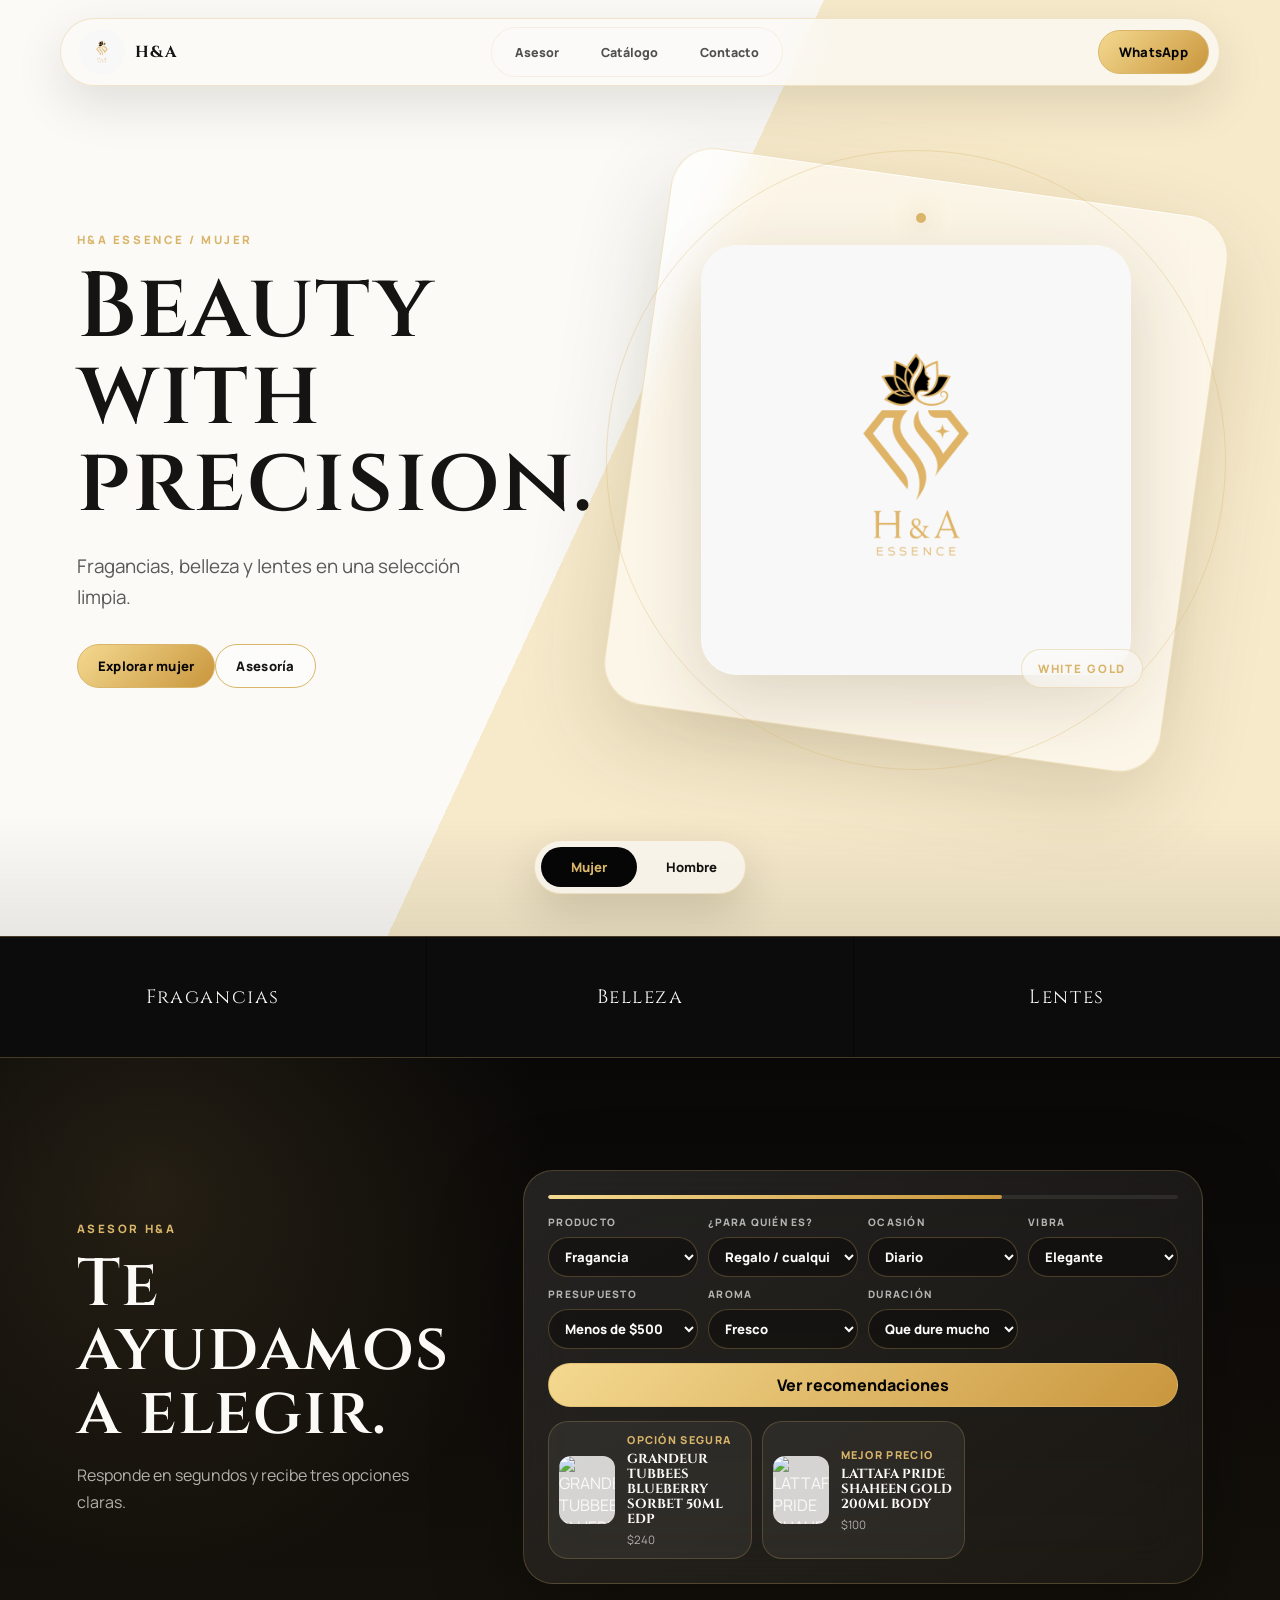
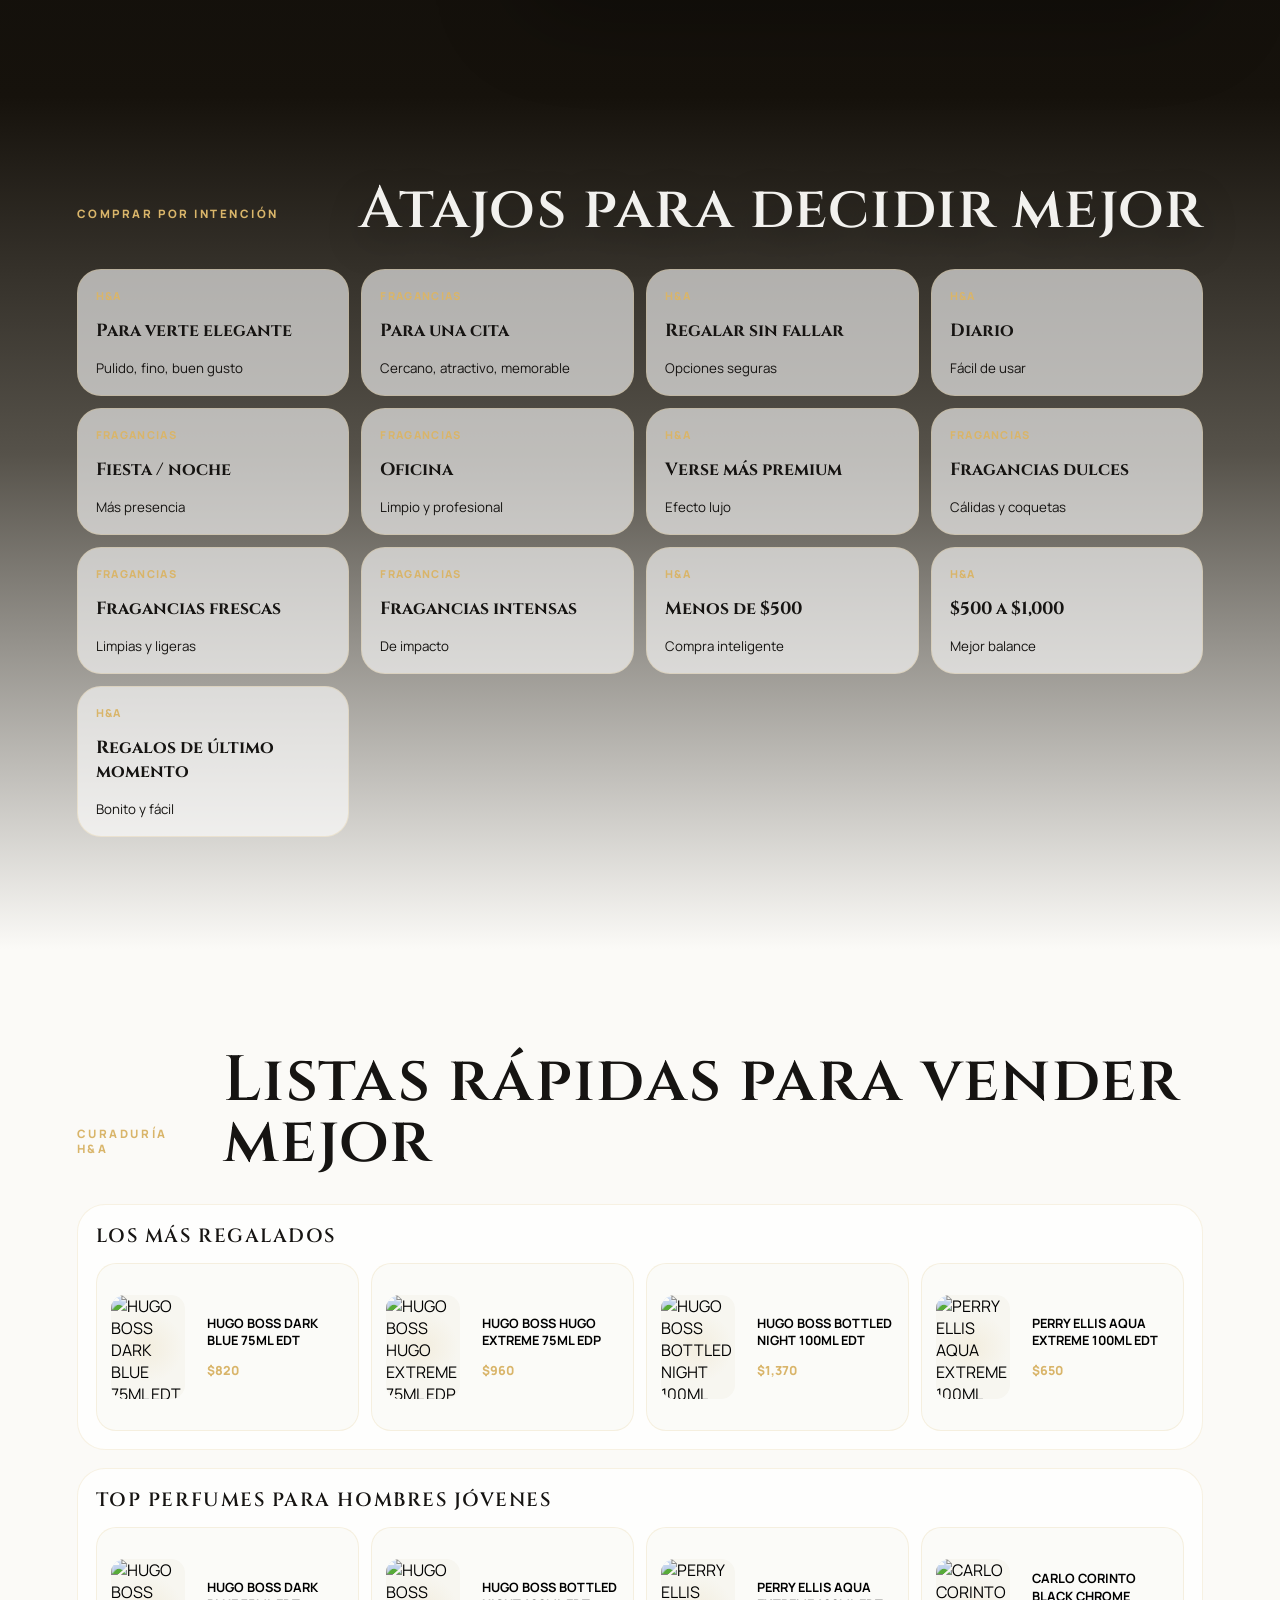
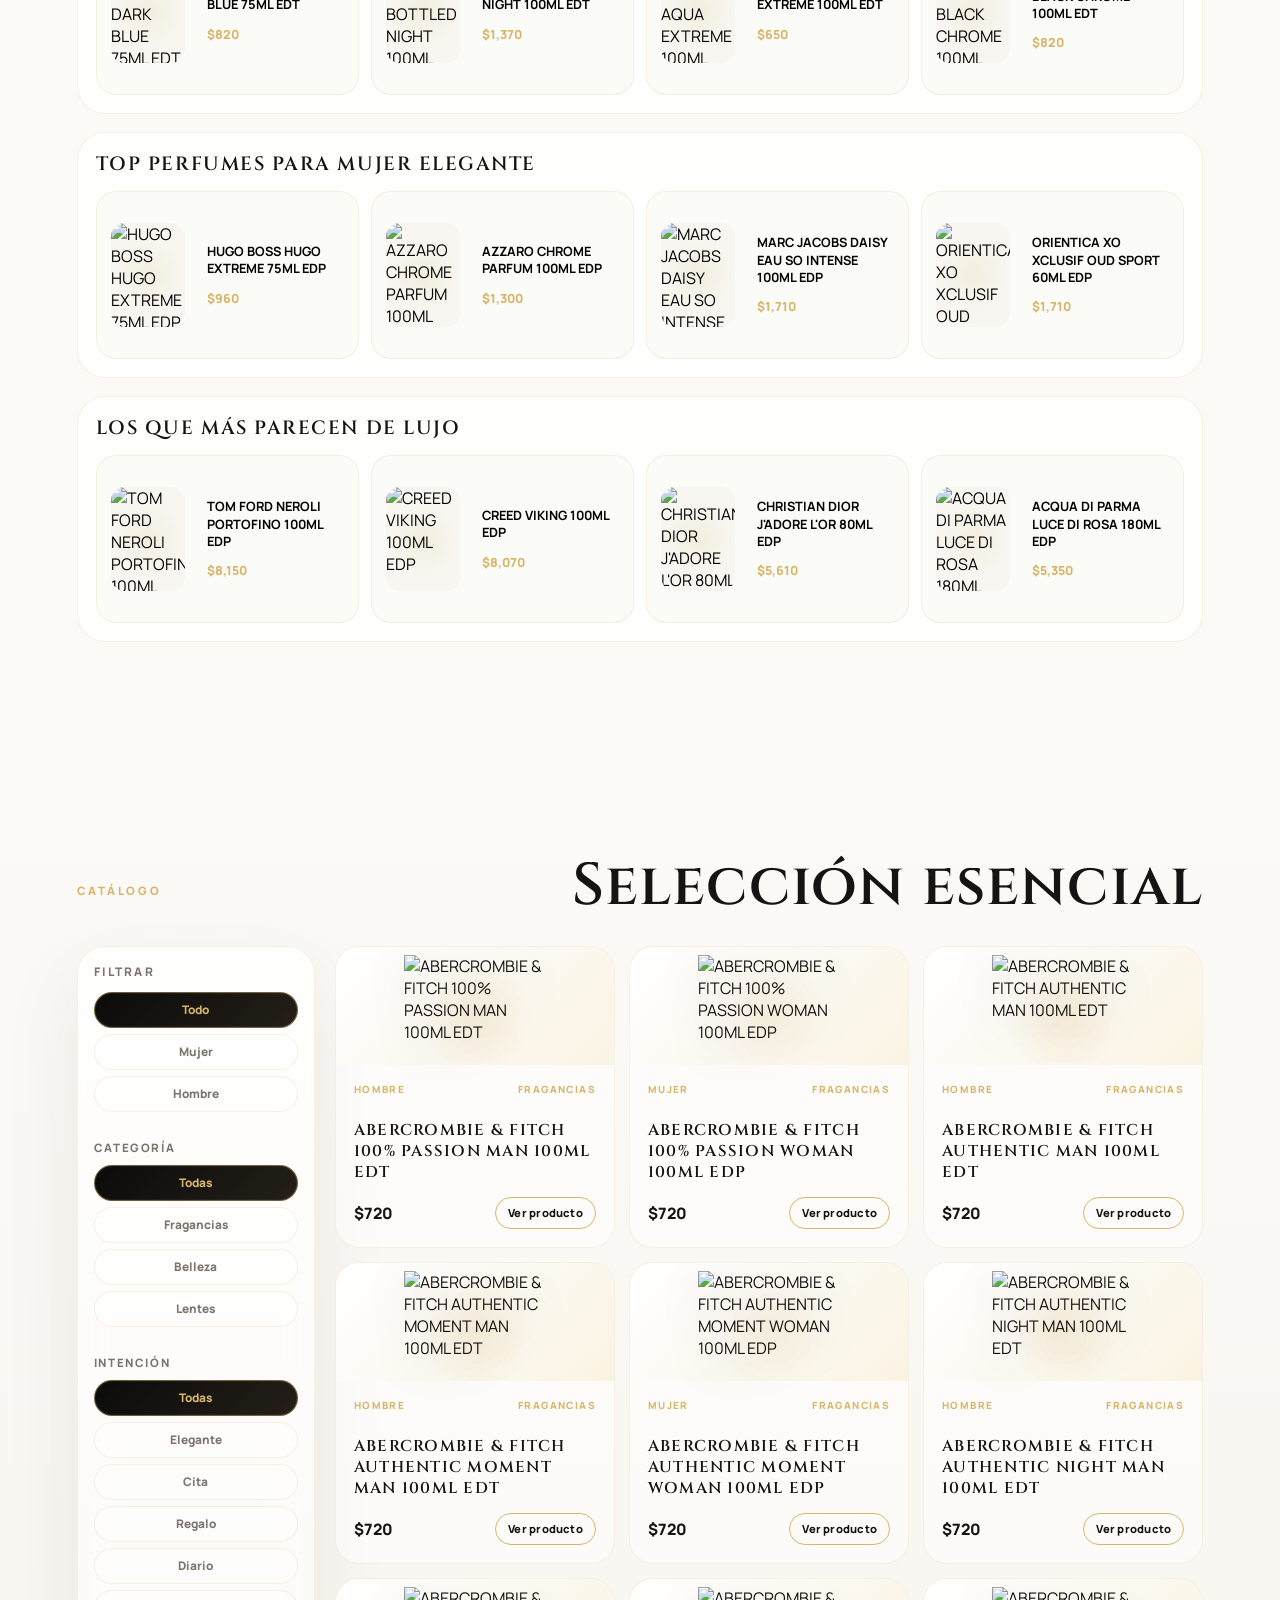
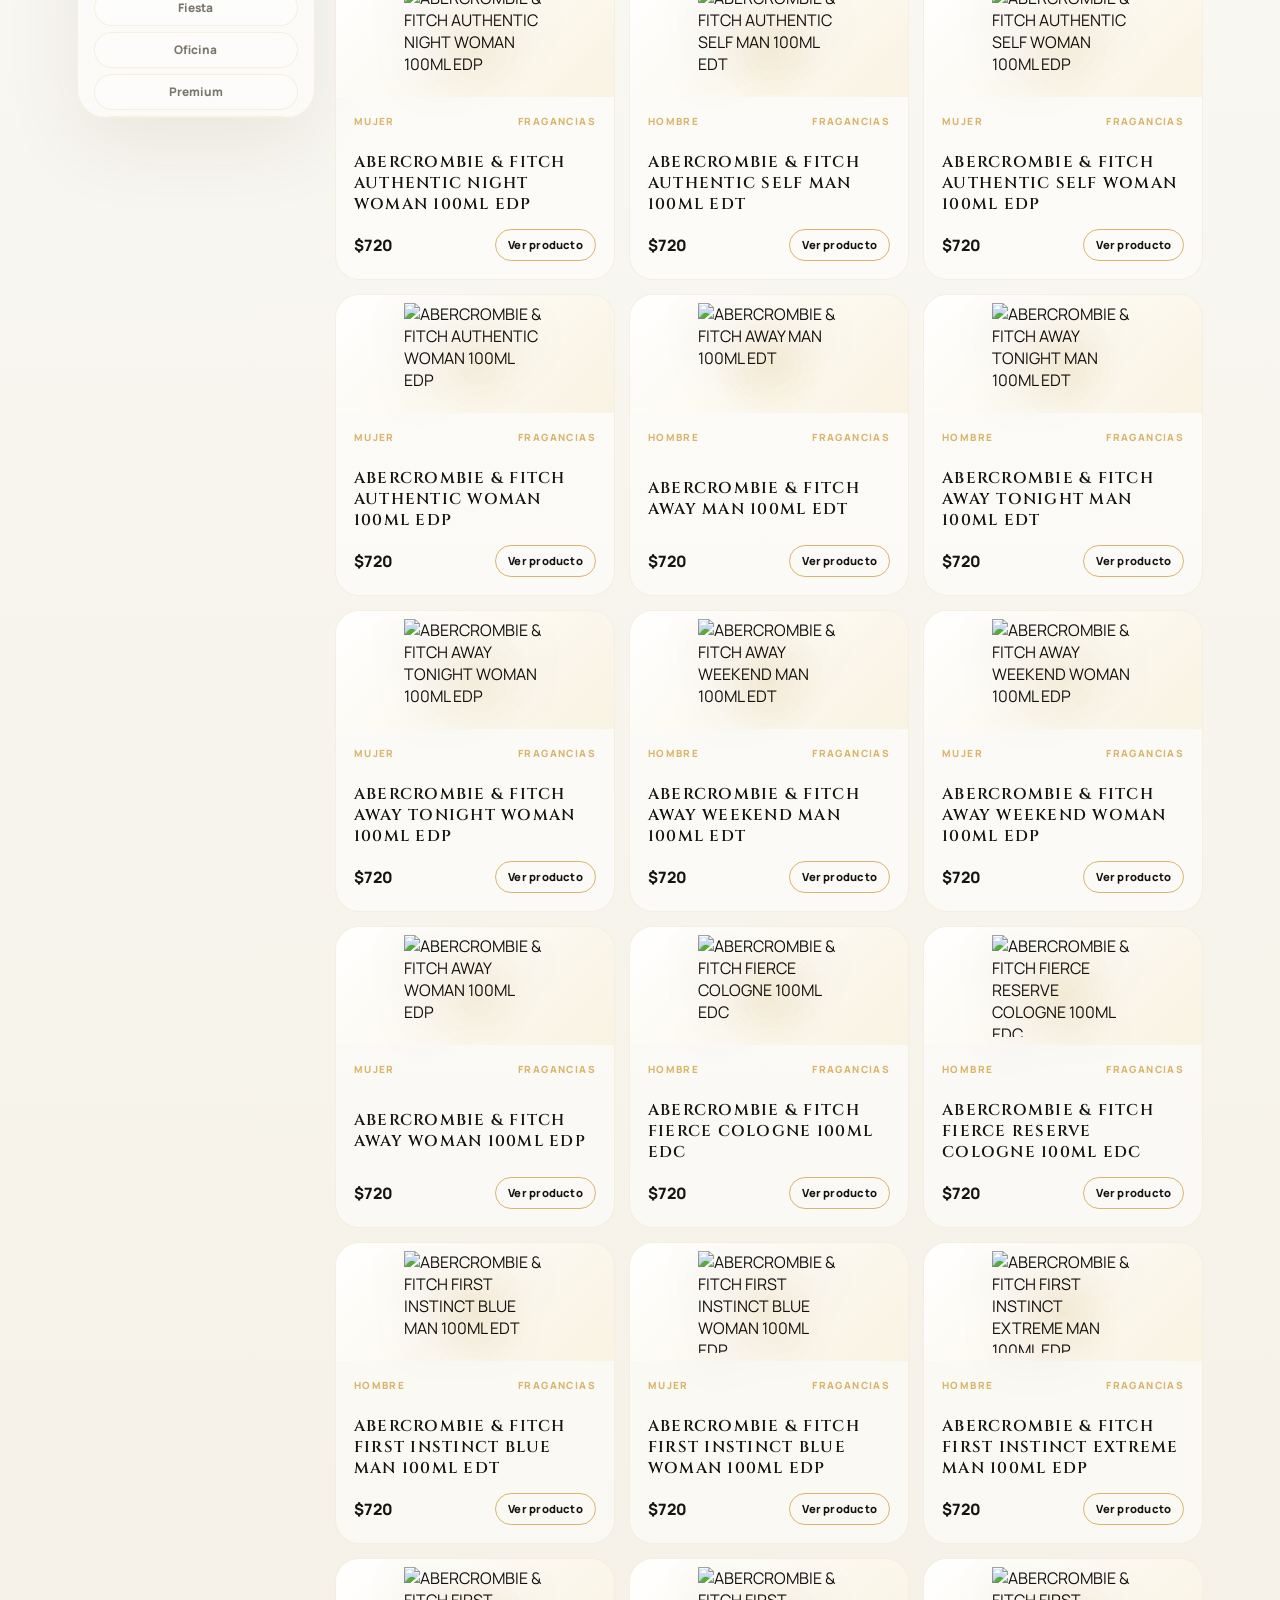
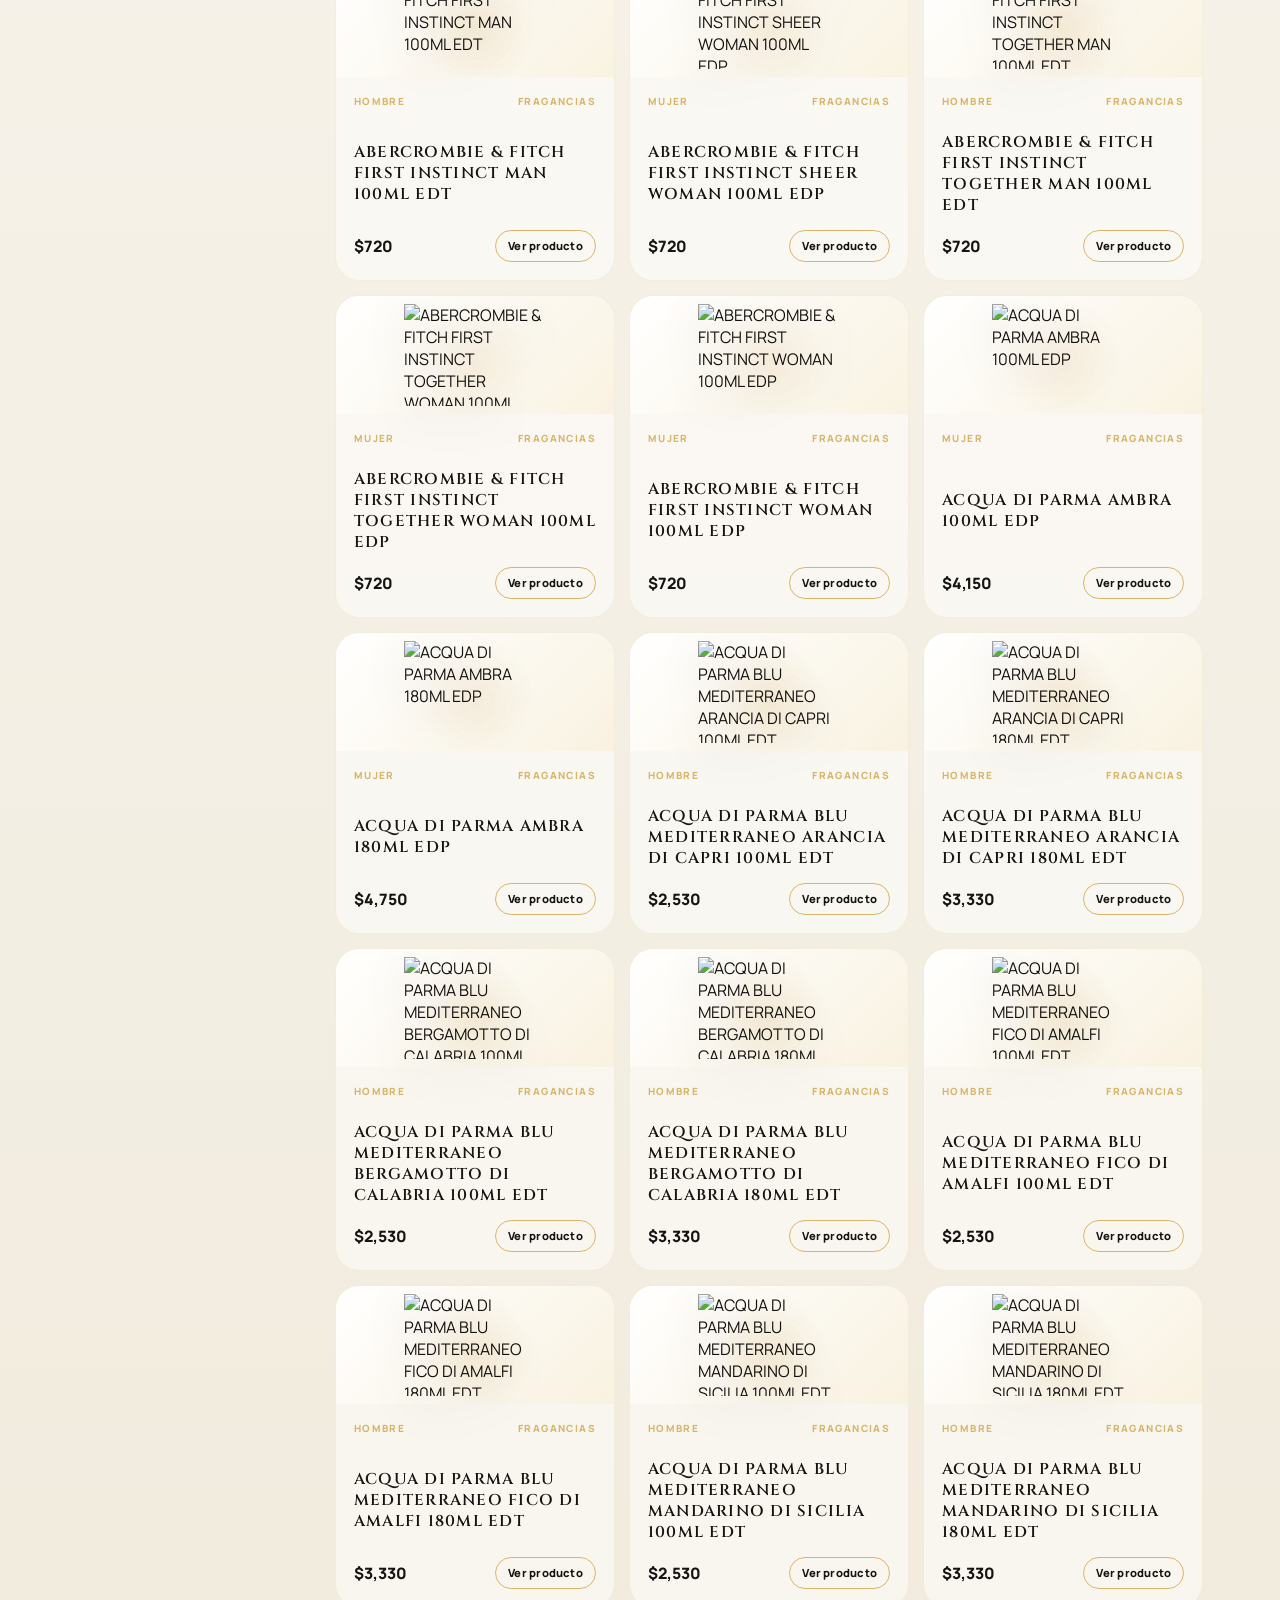
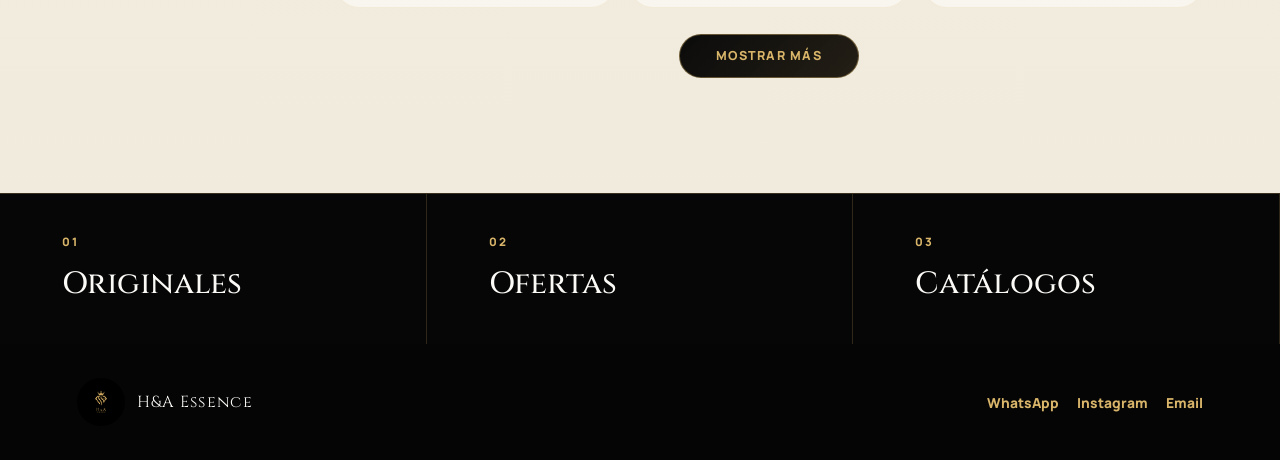
==== commit 858c6aec: "Replace checkout with WhatsApp contact flow" ====
--- a/index.html
+++ b/index.html
@@ -14,7 +14,7 @@
       href="https://fonts.googleapis.com/css2?family=Cinzel:wght@500;600;700&family=Manrope:wght@400;500;600;700;800&display=swap"
       rel="stylesheet"
     />
-    <link rel="stylesheet" href="styles.css?v=15" />
+    <link rel="stylesheet" href="styles.css?v=18" />
   </head>
   <body>
     <header class="site-header" data-theme="women">
@@ -29,13 +29,7 @@
         <a href="#contacto">Contacto</a>
       </nav>
 
-      <button class="header-cta cart-toggle cart-icon-button" type="button" aria-label="Abrir carrito">
-        <svg viewBox="0 0 24 24" aria-hidden="true">
-          <path d="M6 7h12l-1 12H7L6 7Z"></path>
-          <path d="M9 7a3 3 0 0 1 6 0"></path>
-        </svg>
-        <span id="cartCount">0</span>
-      </button>
+      <a class="header-cta" href="https://wa.me/525586730688" target="_blank" rel="noreferrer">WhatsApp</a>
     </header>
 
     <main>
@@ -269,25 +263,11 @@
           <div class="modal-tags" id="modalTags"></div>
           <div class="modal-description" id="modalDescription"></div>
           <div class="modal-actions">
-            <button class="button primary" id="addToCartButton" type="button">Agregar al carrito</button>
-            <button class="button pay-button" id="payButton" type="button">Pagar ahora</button>
+            <button class="button primary" id="contactProductButton" type="button">Contactar por WhatsApp</button>
           </div>
         </div>
       </article>
     </div>
-
-    <aside class="cart-drawer" id="cartDrawer" aria-hidden="true">
-      <div class="cart-head">
-        <p class="kicker">Carrito H&A</p>
-        <button class="modal-close" type="button" id="closeCartButton">Cerrar</button>
-      </div>
-      <div id="cartItems" class="cart-items"></div>
-      <div class="cart-total">
-        <span>Total</span>
-        <strong id="cartTotal">$0</strong>
-      </div>
-      <button class="button primary cart-pay" type="button">Pagar pedido</button>
-    </aside>
 
     <footer class="footer" id="contacto">
       <div class="footer-brand">
@@ -295,13 +275,13 @@
         <span>H&A Essence</span>
       </div>
       <div class="footer-links">
-        <a href="https://wa.me/" target="_blank" rel="noreferrer">WhatsApp</a>
+        <a href="https://wa.me/525586730688" target="_blank" rel="noreferrer">WhatsApp</a>
         <a href="https://www.instagram.com/" target="_blank" rel="noreferrer">Instagram</a>
         <a href="mailto:hola@haessence.com">Email</a>
       </div>
     </footer>
 
-    <script src="products-data.js?v=15"></script>
-    <script src="script.js?v=15"></script>
+    <script src="products-data.js?v=18"></script>
+    <script src="script.js?v=18"></script>
   </body>
 </html>
--- a/styles.css
+++ b/styles.css
@@ -26,6 +26,7 @@
   color: var(--text);
   background: var(--white);
   font-family: var(--body);
+  overflow-x: hidden;
 }
 
 a {
@@ -156,39 +157,6 @@
 .mini-action:hover {
   transform: translateY(-2px);
   box-shadow: 0 14px 34px rgba(164, 117, 34, 0.28);
-}
-
-.cart-icon-button {
-  position: relative;
-  min-width: 58px;
-  width: 58px;
-  padding: 0;
-}
-
-.cart-icon-button svg {
-  width: 24px;
-  height: 24px;
-  fill: none;
-  stroke: currentColor;
-  stroke-width: 2;
-  stroke-linecap: round;
-  stroke-linejoin: round;
-}
-
-.cart-icon-button span {
-  position: absolute;
-  top: -6px;
-  right: -4px;
-  min-width: 20px;
-  height: 20px;
-  display: grid;
-  place-items: center;
-  padding: 0 5px;
-  border-radius: 999px;
-  color: var(--white);
-  background: var(--black);
-  font-size: 0.68rem;
-  line-height: 1;
 }
 
 .hero {
@@ -944,12 +912,7 @@
   color: var(--text);
 }
 
-.pay-button {
-  background: rgba(255, 255, 255, 0.72);
-}
-
-.modal,
-.cart-drawer {
+.modal {
   position: fixed;
   z-index: 80;
 }
@@ -1069,76 +1032,6 @@
   margin-top: 8px;
 }
 
-.cart-drawer {
-  top: 0;
-  right: 0;
-  width: min(420px, 100%);
-  height: 100svh;
-  display: grid;
-  grid-template-rows: auto 1fr auto auto;
-  gap: 16px;
-  padding: 22px;
-  color: var(--white);
-  background:
-    linear-gradient(180deg, rgba(6, 6, 6, 0.98), rgba(22, 18, 12, 0.98));
-  border-left: 1px solid rgba(217, 181, 106, 0.28);
-  box-shadow: -24px 0 80px rgba(0, 0, 0, 0.34);
-  transform: translateX(100%);
-  transition: transform 0.34s ease;
-}
-
-.cart-drawer.open {
-  transform: translateX(0);
-}
-
-.cart-head,
-.cart-total,
-.cart-item {
-  display: flex;
-  justify-content: space-between;
-  gap: 14px;
-  align-items: center;
-}
-
-.cart-items {
-  display: grid;
-  align-content: start;
-  gap: 10px;
-  overflow: auto;
-}
-
-.cart-item {
-  padding: 12px;
-  border: 1px solid rgba(217, 181, 106, 0.2);
-  border-radius: 18px;
-  background: rgba(255, 255, 255, 0.05);
-}
-
-.cart-item strong {
-  display: block;
-  font-size: 0.82rem;
-}
-
-.cart-item small {
-  color: rgba(251, 250, 247, 0.62);
-}
-
-.cart-remove {
-  border: 0;
-  color: var(--gold);
-  background: transparent;
-  cursor: pointer;
-}
-
-.cart-total {
-  padding-top: 16px;
-  border-top: 1px solid rgba(217, 181, 106, 0.24);
-}
-
-.cart-pay {
-  width: 100%;
-}
-
 .product-page {
   background:
     radial-gradient(circle at 78% 12%, rgba(217, 181, 106, 0.12), transparent 28%),
@@ -1334,338 +1227,6 @@
   color: var(--muted);
   font-size: 0.84rem;
   line-height: 1.55;
-}
-
-.checkout-page-main {
-  width: min(1180px, calc(100% - 28px));
-  margin: 0 auto;
-  padding: 118px 0 70px;
-}
-
-.checkout-hero {
-  display: grid;
-  gap: 8px;
-  max-width: 620px;
-  margin-bottom: 28px;
-}
-
-.checkout-hero h1 {
-  margin: 0;
-  font-size: clamp(2.7rem, 7vw, 5.4rem);
-  line-height: 0.92;
-}
-
-.checkout-hero p:not(.kicker) {
-  max-width: 520px;
-  margin: 0;
-  color: var(--muted);
-  font-size: 1rem;
-  line-height: 1.6;
-}
-
-.checkout-grid.checkout-store {
-  display: grid;
-  grid-template-columns: minmax(0, 1fr) minmax(360px, 0.48fr);
-  gap: clamp(20px, 4vw, 52px);
-  align-items: start;
-}
-
-.checkout-flow {
-  display: grid;
-  gap: 18px;
-}
-
-.checkout-block,
-.checkout-summary {
-  border: 1px solid rgba(217, 181, 106, 0.24);
-  background: rgba(255, 255, 255, 0.82);
-  box-shadow: 0 26px 80px rgba(42, 31, 10, 0.08);
-}
-
-.checkout-block {
-  display: grid;
-  grid-template-columns: repeat(2, minmax(0, 1fr));
-  gap: 14px;
-  padding: clamp(18px, 3vw, 28px);
-  border-radius: 26px;
-}
-
-.checkout-block-head {
-  grid-column: 1 / -1;
-  display: flex;
-  align-items: center;
-  justify-content: space-between;
-  gap: 16px;
-  padding-bottom: 8px;
-}
-
-.checkout-block-head span {
-  display: grid;
-  place-items: center;
-  width: 34px;
-  height: 34px;
-  border: 1px solid rgba(217, 181, 106, 0.36);
-  border-radius: 50%;
-  color: var(--gold);
-  background: var(--black);
-  font-size: 0.72rem;
-  font-weight: 900;
-}
-
-.checkout-block-head h2 {
-  flex: 1;
-  margin: 0;
-  font-size: 1.25rem;
-}
-
-.checkout-form label {
-  display: grid;
-  gap: 8px;
-  color: var(--muted);
-  font-size: 0.72rem;
-  font-weight: 900;
-  letter-spacing: 0.1em;
-  text-transform: uppercase;
-}
-
-.checkout-form label.full,
-.payment-methods.full,
-.payment-detail.full,
-.delivery-note.full {
-  grid-column: 1 / -1;
-}
-
-.checkout-form input {
-  width: 100%;
-  min-height: 54px;
-  border: 1px solid rgba(22, 20, 18, 0.16);
-  border-radius: 13px;
-  padding: 0 16px;
-  color: var(--text);
-  background: #fff;
-  font: 800 0.96rem var(--body);
-  outline: none;
-  transition: border-color 0.2s ease, box-shadow 0.2s ease;
-}
-
-.checkout-form input:focus {
-  border-color: rgba(217, 181, 106, 0.7);
-  box-shadow: 0 0 0 4px rgba(217, 181, 106, 0.12);
-}
-
-.delivery-note,
-.payment-detail {
-  padding: 16px;
-  border: 1px solid rgba(217, 181, 106, 0.22);
-  border-radius: 18px;
-  background: linear-gradient(135deg, rgba(251, 250, 247, 0.92), rgba(241, 220, 170, 0.18));
-}
-
-.delivery-note strong,
-.payment-detail strong {
-  display: block;
-  margin-bottom: 6px;
-  color: var(--text);
-  font-size: 0.94rem;
-}
-
-.delivery-note p,
-.payment-detail p {
-  margin: 0;
-  color: var(--muted);
-  font-size: 0.9rem;
-  line-height: 1.6;
-}
-
-.payment-methods {
-  display: grid;
-  grid-template-columns: repeat(3, minmax(0, 1fr));
-  gap: 10px;
-}
-
-.payment-chip {
-  min-height: 50px;
-  padding: 0 12px;
-  border: 1px solid rgba(22, 20, 18, 0.16);
-  border-radius: 14px;
-  color: var(--text);
-  background: #fff;
-  font-weight: 900;
-  cursor: pointer;
-  transition: transform 0.2s ease, border-color 0.2s ease, background 0.2s ease;
-}
-
-.payment-chip:hover {
-  transform: translateY(-1px);
-  border-color: rgba(217, 181, 106, 0.56);
-}
-
-.payment-chip.active {
-  color: var(--gold);
-  border-color: rgba(217, 181, 106, 0.7);
-  background: var(--black);
-}
-
-.checkout-summary {
-  position: sticky;
-  top: 108px;
-  display: grid;
-  align-content: start;
-  gap: 16px;
-  padding: clamp(18px, 3vw, 28px);
-  border-radius: 28px;
-}
-
-#checkoutItems {
-  display: grid;
-  gap: 12px;
-}
-
-.checkout-line {
-  display: grid;
-  grid-template-columns: 64px 1fr auto;
-  align-items: center;
-  gap: 14px;
-  padding-bottom: 14px;
-  border-bottom: 1px solid rgba(217, 181, 106, 0.16);
-}
-
-.checkout-thumb {
-  position: relative;
-  display: grid;
-  place-items: center;
-  width: 64px;
-  height: 64px;
-  border: 1px solid rgba(217, 181, 106, 0.18);
-  border-radius: 14px;
-  background: #fff;
-  overflow: hidden;
-}
-
-.checkout-thumb img {
-  width: 80%;
-  height: 80%;
-  object-fit: contain;
-}
-
-.checkout-thumb span {
-  position: absolute;
-  top: -1px;
-  right: -1px;
-  display: grid;
-  place-items: center;
-  width: 22px;
-  height: 22px;
-  border-radius: 50%;
-  color: var(--gold);
-  background: var(--black);
-  font-size: 0.72rem;
-  font-weight: 900;
-}
-
-.checkout-line span {
-  display: block;
-  color: var(--text);
-  font-size: 0.82rem;
-  font-weight: 900;
-  line-height: 1.35;
-}
-
-.checkout-line small {
-  display: block;
-  margin-top: 4px;
-  color: var(--muted);
-  font-size: 0.72rem;
-  text-transform: uppercase;
-}
-
-.checkout-line button {
-  margin-top: 8px;
-  border: 0;
-  padding: 0;
-  color: var(--gold);
-  background: transparent;
-  font-weight: 900;
-  cursor: pointer;
-}
-
-.checkout-line strong {
-  font-size: 0.9rem;
-}
-
-.discount-row {
-  display: grid;
-  grid-template-columns: 1fr auto;
-  gap: 8px;
-}
-
-.discount-row input,
-.discount-row button {
-  min-height: 46px;
-  border: 1px solid rgba(22, 20, 18, 0.16);
-  border-radius: 13px;
-  background: #fff;
-  font: 800 0.9rem var(--body);
-}
-
-.discount-row input {
-  min-width: 0;
-  padding: 0 14px;
-}
-
-.discount-row button {
-  padding: 0 14px;
-  color: var(--text);
-  cursor: pointer;
-}
-
-.checkout-totals {
-  display: grid;
-  gap: 10px;
-  padding-top: 4px;
-}
-
-.checkout-totals div,
-.checkout-total {
-  display: flex;
-  justify-content: space-between;
-  gap: 14px;
-}
-
-.checkout-totals span,
-.checkout-totals strong {
-  color: var(--muted);
-  font-size: 0.9rem;
-}
-
-.checkout-total {
-  padding-top: 14px;
-  border-top: 1px solid rgba(217, 181, 106, 0.2);
-  font-size: 1.15rem;
-}
-
-.checkout-total strong {
-  font-size: 1.35rem;
-}
-
-.checkout-summary small {
-  color: var(--muted);
-  line-height: 1.5;
-}
-
-.checkout-message {
-  display: none;
-  padding: 14px 16px;
-  border: 1px solid rgba(217, 181, 106, 0.28);
-  border-radius: 18px;
-  color: var(--text);
-  background: rgba(217, 181, 106, 0.12);
-  font-weight: 800;
-  line-height: 1.45;
-}
-
-.checkout-message.visible {
-  display: block;
 }
 
 .product-story,
@@ -1896,13 +1457,27 @@
 }
 
 @media (max-width: 1050px) {
+  .site-header {
+    width: min(940px, calc(100% - 24px));
+  }
+
   .hero-panel {
     grid-template-columns: 1fr;
     align-content: center;
+    padding: 124px clamp(24px, 6vw, 54px) 120px;
+  }
+
+  .hero-copy {
+    max-width: 720px;
+  }
+
+  .hero-copy h1 {
+    max-width: 700px;
+    font-size: clamp(4.2rem, 11vw, 7rem);
   }
 
   .brand-stage {
-    min-height: 420px;
+    min-height: 390px;
   }
 
   .brand-stage img {
@@ -1926,6 +1501,7 @@
     display: grid;
     grid-template-columns: 1fr 1fr;
     gap: 16px;
+    max-height: 42svh;
   }
 
   .segmented {
@@ -1937,6 +1513,10 @@
     grid-template-columns: repeat(2, minmax(0, 1fr));
   }
 
+  .product-card {
+    min-height: 238px;
+  }
+
   .advisor-section,
   .product-modal-card {
     grid-template-columns: 1fr;
@@ -1956,13 +1536,8 @@
 
   .product-hero-detail,
   .story-grid,
-  .related-grid,
-  .checkout-grid {
+  .related-grid {
     grid-template-columns: 1fr;
-  }
-
-  .checkout-summary {
-    position: static;
   }
 
   .product-buybox {
@@ -1974,13 +1549,41 @@
   }
 }
 
+@media (min-width: 761px) and (max-width: 1050px) {
+  .advisor-grid {
+    grid-template-columns: repeat(2, minmax(0, 1fr));
+  }
+
+  .advisor-results {
+    grid-template-columns: repeat(3, minmax(0, 1fr));
+  }
+
+  .catalog-section,
+  .advisor-section,
+  .intent-section,
+  .curated-section {
+    padding-inline: clamp(24px, 5vw, 52px);
+  }
+
+  .product-detail-page {
+    padding-inline: clamp(24px, 5vw, 52px);
+  }
+}
+
 @media (max-width: 760px) {
   .site-header {
-    top: 10px;
+    top: 8px;
+    width: calc(100% - 18px);
     height: auto;
     grid-template-columns: 1fr auto;
-    border-radius: 28px;
-    padding: 10px;
+    gap: 8px;
+    border-radius: 24px;
+    padding: 8px;
+  }
+
+  .brand-logo {
+    width: 42px;
+    height: 42px;
   }
 
   .brand span {
@@ -1991,44 +1594,94 @@
     order: 3;
     grid-column: 1 / -1;
     justify-self: stretch;
+    min-height: 42px;
     overflow-x: auto;
+    border-radius: 18px;
+    scrollbar-width: none;
+  }
+
+  .nav-links::-webkit-scrollbar {
+    display: none;
   }
 
   .nav-links a {
     flex: 1;
     justify-content: center;
-    padding: 0 12px;
+    min-width: max-content;
+    min-height: 38px;
+    padding: 0 14px;
+    font-size: 0.78rem;
   }
 
   .header-cta {
     min-height: 42px;
-    padding: 0 16px;
+    min-width: 50px;
+    padding: 0 12px;
   }
 
   .hero-panel {
-    padding: 150px 18px 98px;
+    min-height: 100svh;
+    align-content: start;
+    gap: 10px;
+    padding: 132px 16px 104px;
   }
 
   h1 {
-    font-size: clamp(3rem, 16vw, 5rem);
+    font-size: clamp(2.8rem, 14vw, 4.7rem);
+    line-height: 0.98;
+  }
+
+  h2 {
+    font-size: clamp(2.1rem, 11vw, 3.6rem);
+  }
+
+  .kicker {
+    margin-bottom: 12px;
+    font-size: 0.62rem;
+    letter-spacing: 0.18em;
   }
 
   .hero-text {
     max-width: 340px;
-  }
-
-  .hero-actions,
-  .button {
+    margin-top: 16px;
+    font-size: 0.96rem;
+  }
+
+  .hero-actions {
+    flex-direction: column;
+    gap: 8px;
+    margin-top: 20px;
+  }
+
+  .hero-actions .button,
+  .modal-actions .button,
+  .detail-actions .button {
     width: 100%;
   }
 
   .brand-stage {
-    min-height: 350px;
+    min-height: 300px;
+  }
+
+  .brand-stage::before {
+    width: min(82vw, 330px);
+    border-radius: 28px;
+  }
+
+  .brand-stage img {
+    width: min(72vw, 310px);
+    border-radius: 26px;
+  }
+
+  .orbital-ring {
+    width: min(88vw, 360px);
   }
 
   .stage-label {
     right: 18px;
     bottom: 30px;
+    padding: 8px 12px;
+    font-size: 0.58rem;
   }
 
   .hero-switch {
@@ -2046,11 +1699,122 @@
   }
 
   .collection-pill {
-    min-height: 78px;
+    min-height: 68px;
+    font-size: 0.95rem;
   }
 
   .catalog-panel {
     grid-template-columns: 1fr;
+    max-height: 58svh;
+    overflow-y: auto;
+    border-radius: 22px;
+    padding: 12px;
+  }
+
+  .catalog-section,
+  .advisor-section,
+  .intent-section,
+  .curated-section {
+    padding: 54px 14px;
+  }
+
+  .section-head {
+    gap: 10px;
+    margin-bottom: 18px;
+  }
+
+  .catalog-shell {
+    gap: 14px;
+  }
+
+  .filter,
+  .category-filter-button,
+  .intent-filter-button {
+    height: 40px;
+    font-size: 0.76rem;
+  }
+
+  .advisor-section {
+    gap: 20px;
+  }
+
+  .advisor-copy h2 {
+    font-size: clamp(2.4rem, 12vw, 4rem);
+  }
+
+  .advisor-card {
+    border-radius: 24px;
+  }
+
+  .advisor-results {
+    gap: 8px;
+  }
+
+  .advisor-result {
+    grid-template-columns: 50px 1fr;
+    border-radius: 18px;
+  }
+
+  .advisor-result img {
+    width: 50px;
+    height: 62px;
+  }
+
+  .intent-card {
+    min-height: 104px;
+    border-radius: 20px;
+  }
+
+  .curated-row {
+    padding: 14px;
+    border-radius: 22px;
+  }
+
+  .curated-product {
+    min-height: 132px;
+    grid-template-columns: 74px 1fr;
+  }
+
+  .curated-product img {
+    width: 64px;
+    height: 88px;
+  }
+
+  .product-grid {
+    gap: 12px;
+  }
+
+  .product-card {
+    min-height: 214px;
+    border-radius: 20px;
+  }
+
+  .product-art {
+    height: 108px;
+  }
+
+  .product-photo {
+    height: 92px;
+  }
+
+  .product-info {
+    padding: 14px;
+    gap: 10px;
+  }
+
+  .product-info h3 {
+    font-size: 0.9rem;
+    line-height: 1.18;
+  }
+
+  .product-bottom {
+    align-items: stretch;
+    flex-direction: column;
+    gap: 8px;
+  }
+
+  .mini-action {
+    width: 100%;
   }
 
   .section-head,
@@ -2063,43 +1827,97 @@
     padding: 10px;
   }
 
+  .product-modal-card {
+    max-height: calc(100svh - 20px);
+    padding: 14px;
+    border-radius: 24px;
+  }
+
   .modal-media {
-    min-height: 260px;
+    min-height: 230px;
+  }
+
+  .modal-info {
+    gap: 12px;
+    padding: 12px 0 4px;
+  }
+
+  .modal-info h2 {
+    font-size: clamp(2rem, 10vw, 3rem);
+  }
+
+  .modal-actions {
+    flex-direction: column;
   }
 
   .product-detail-page {
-    padding-top: 150px;
+    padding: 26px 14px 56px;
+  }
+
+  .product-header {
+    position: sticky;
+    top: 8px;
+    margin-top: 8px;
+  }
+
+  .product-gallery-main {
+    min-height: 340px;
+    border-radius: 26px;
+  }
+
+  .product-gallery-main img {
+    width: min(78%, 300px);
+    max-height: 300px;
+  }
+
+  .product-trust {
+    grid-template-columns: 1fr;
+  }
+
+  .product-buybox {
+    gap: 14px;
+    border-radius: 26px;
+    padding: 18px;
+  }
+
+  .product-buybox h1 {
+    font-size: clamp(2.2rem, 12vw, 3.7rem);
+  }
+
+  .buy-highlights {
+    grid-template-columns: 1fr;
   }
 
   .product-trust,
-  .detail-actions,
-  .checkout-form {
+  .detail-actions {
     grid-template-columns: 1fr;
     flex-direction: column;
     align-items: stretch;
   }
-
-  .checkout-page-main {
-    width: min(100% - 20px, 1180px);
-    padding-top: 144px;
-  }
-
-  .checkout-block {
-    grid-template-columns: 1fr;
-    border-radius: 22px;
-  }
-
-  .payment-methods {
-    grid-template-columns: 1fr;
-  }
-
-  .checkout-line {
-    grid-template-columns: 58px 1fr;
-  }
-
-  .checkout-line > strong {
-    grid-column: 2;
-  }
+}
+
+@media (max-width: 420px) {
+  .hero-panel {
+    padding-top: 126px;
+  }
+
+  h1 {
+    font-size: clamp(2.6rem, 13vw, 3.65rem);
+  }
+
+  .brand-stage {
+    min-height: 270px;
+  }
+
+  .switch-dot {
+    min-width: 82px;
+    height: 36px;
+  }
+
+  .product-card {
+    min-height: 204px;
+  }
+
 }
 
 @media (prefers-reduced-motion: reduce) {
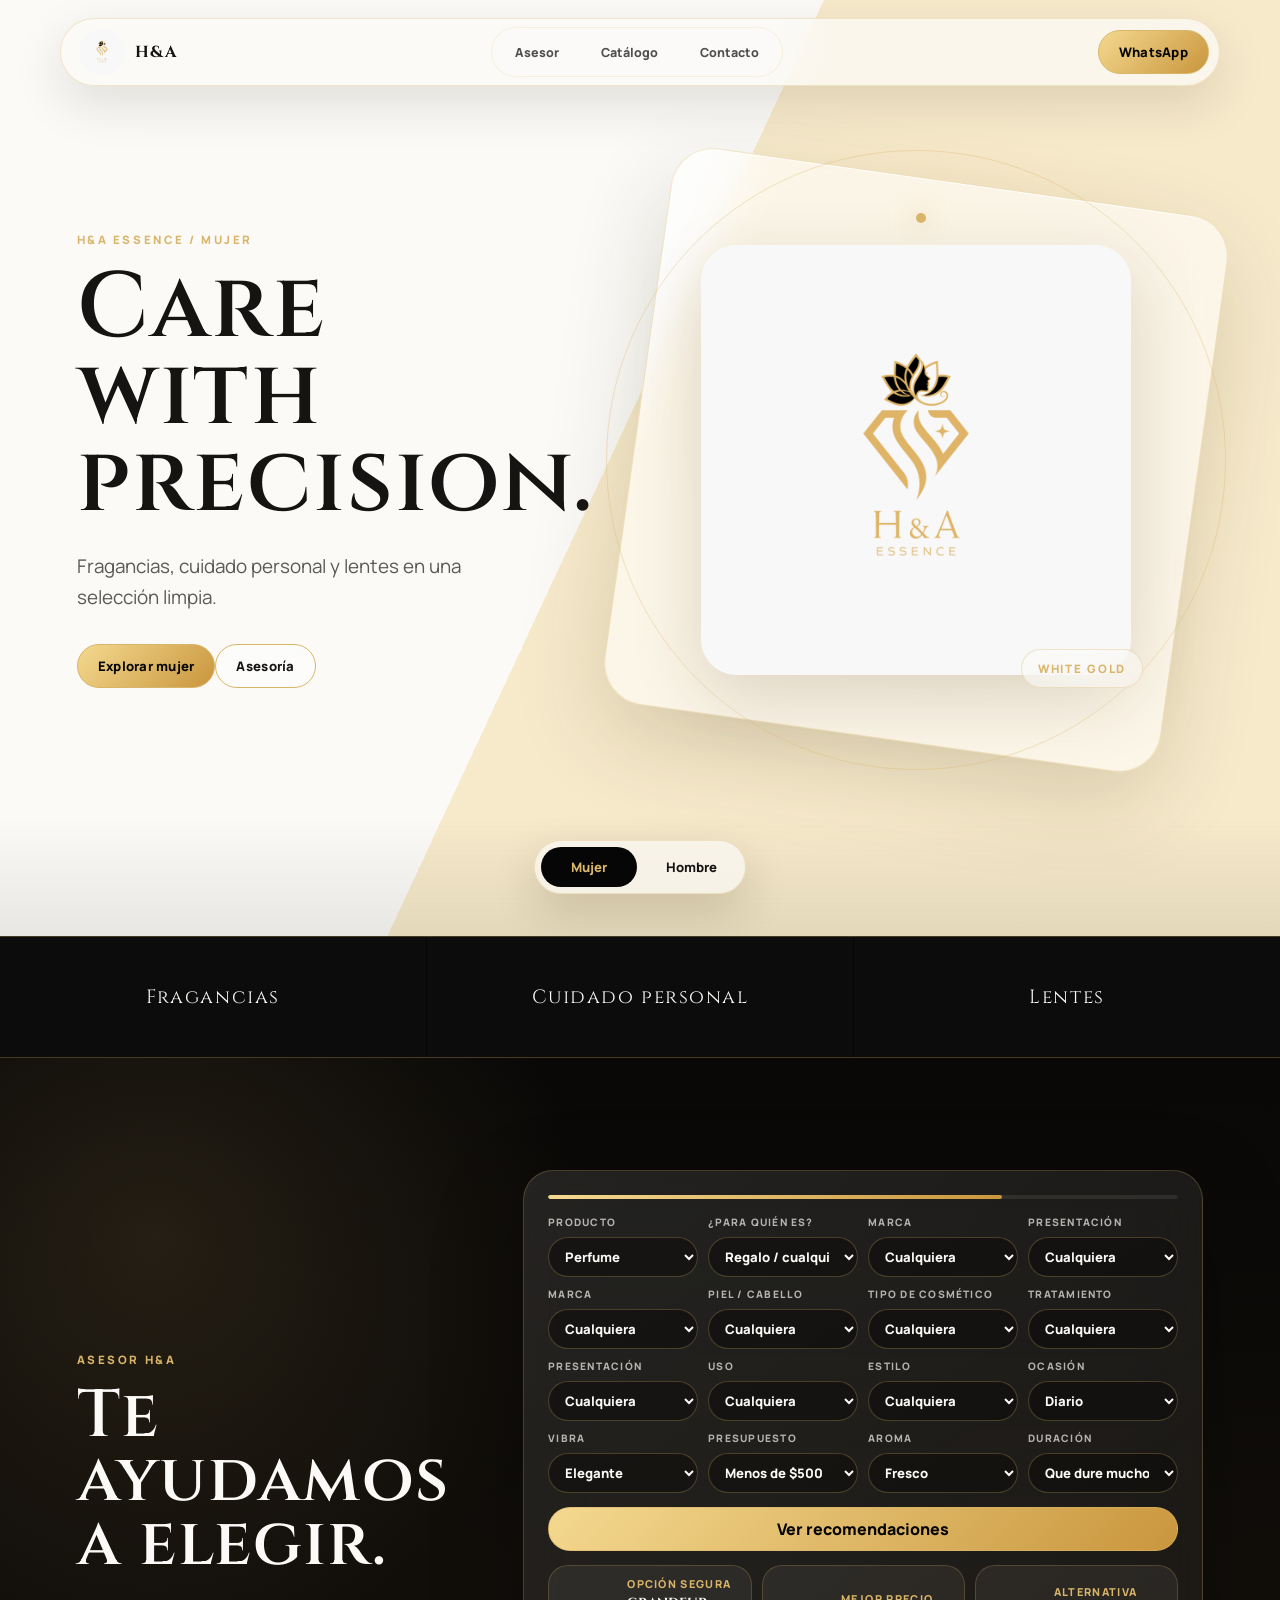
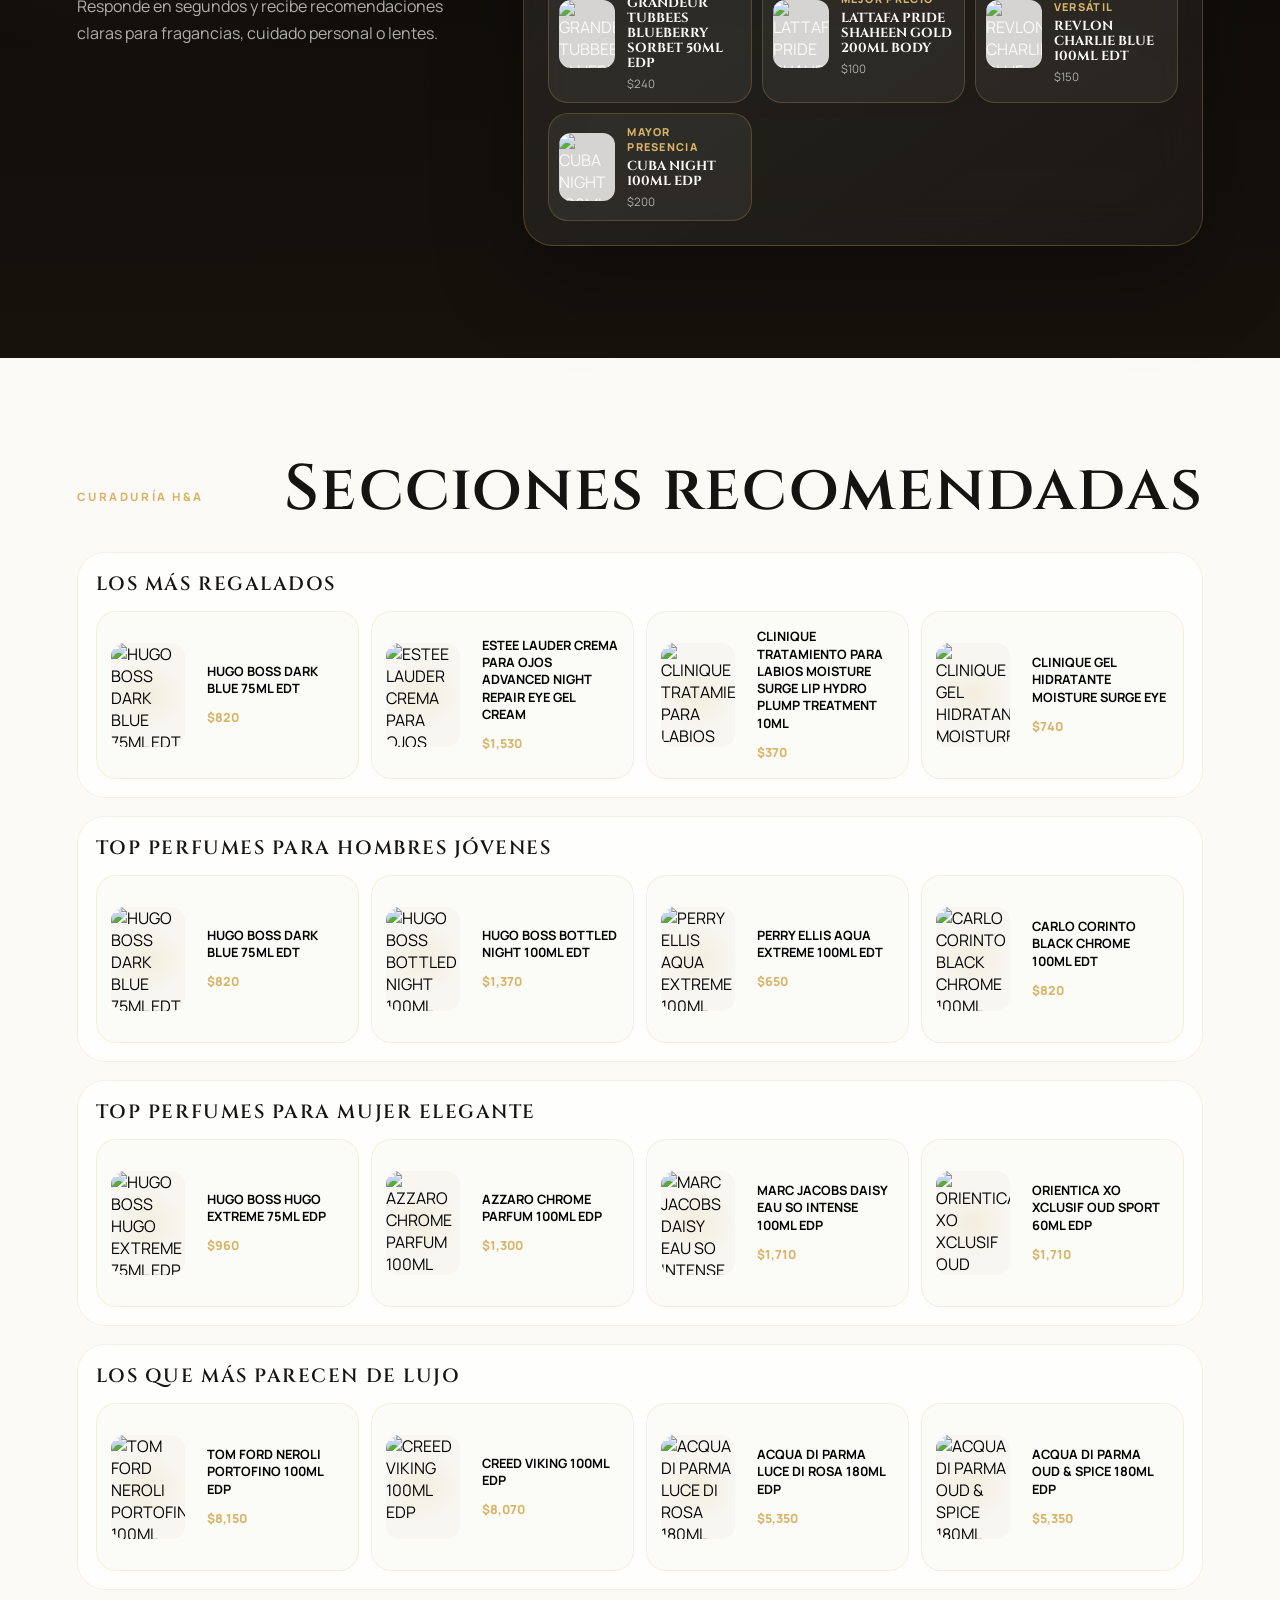
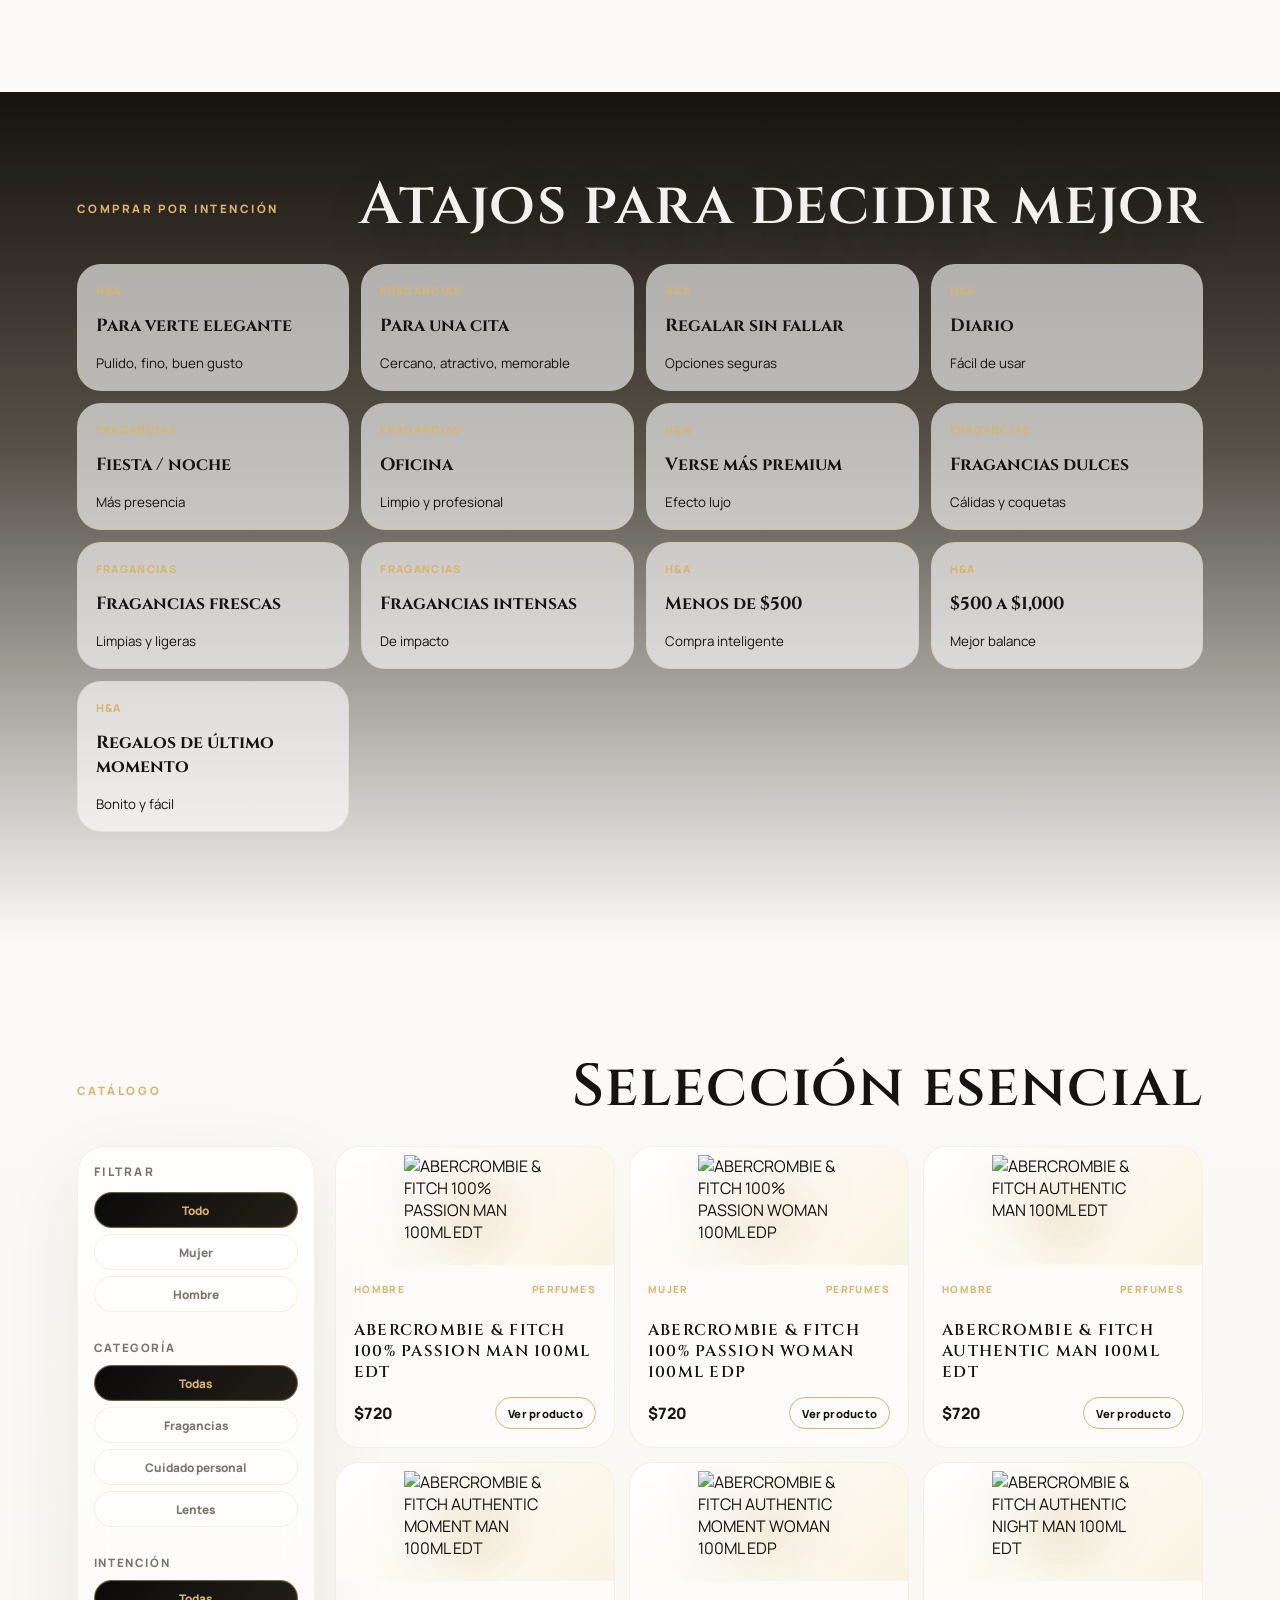
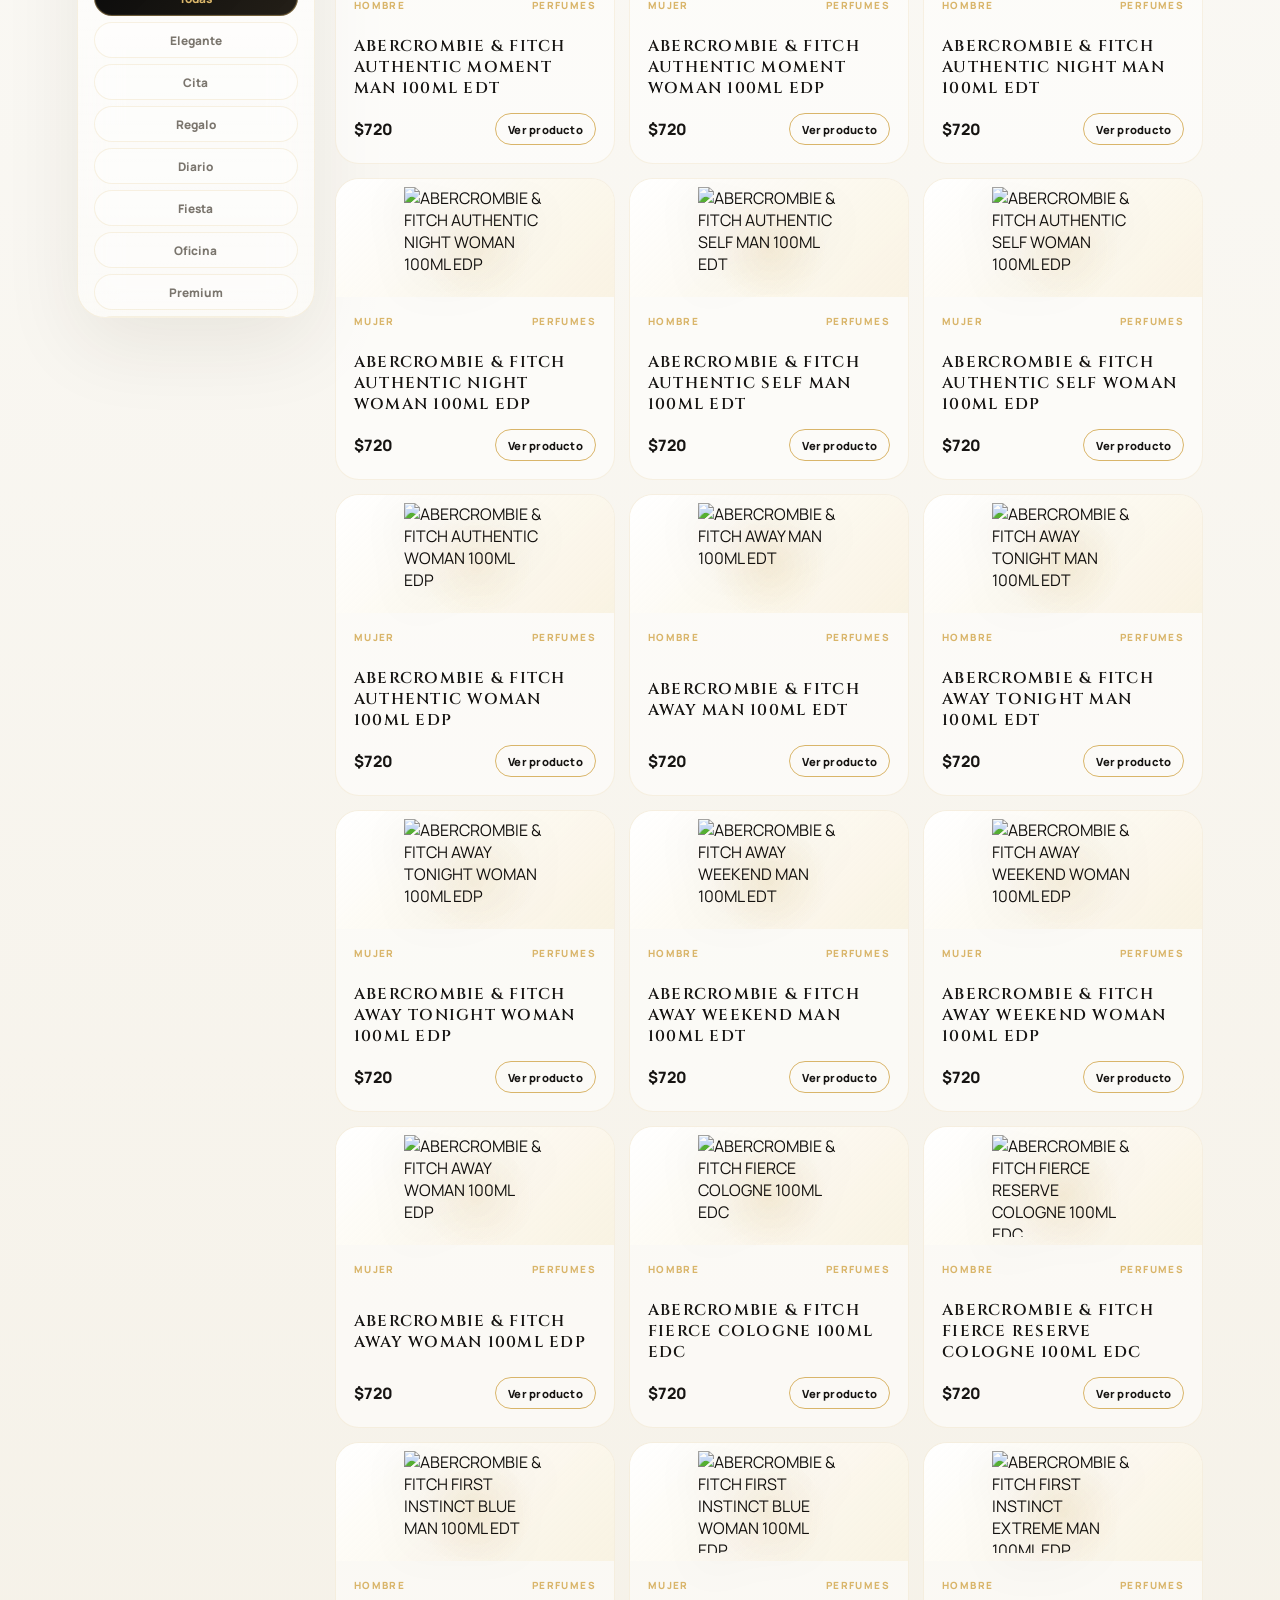
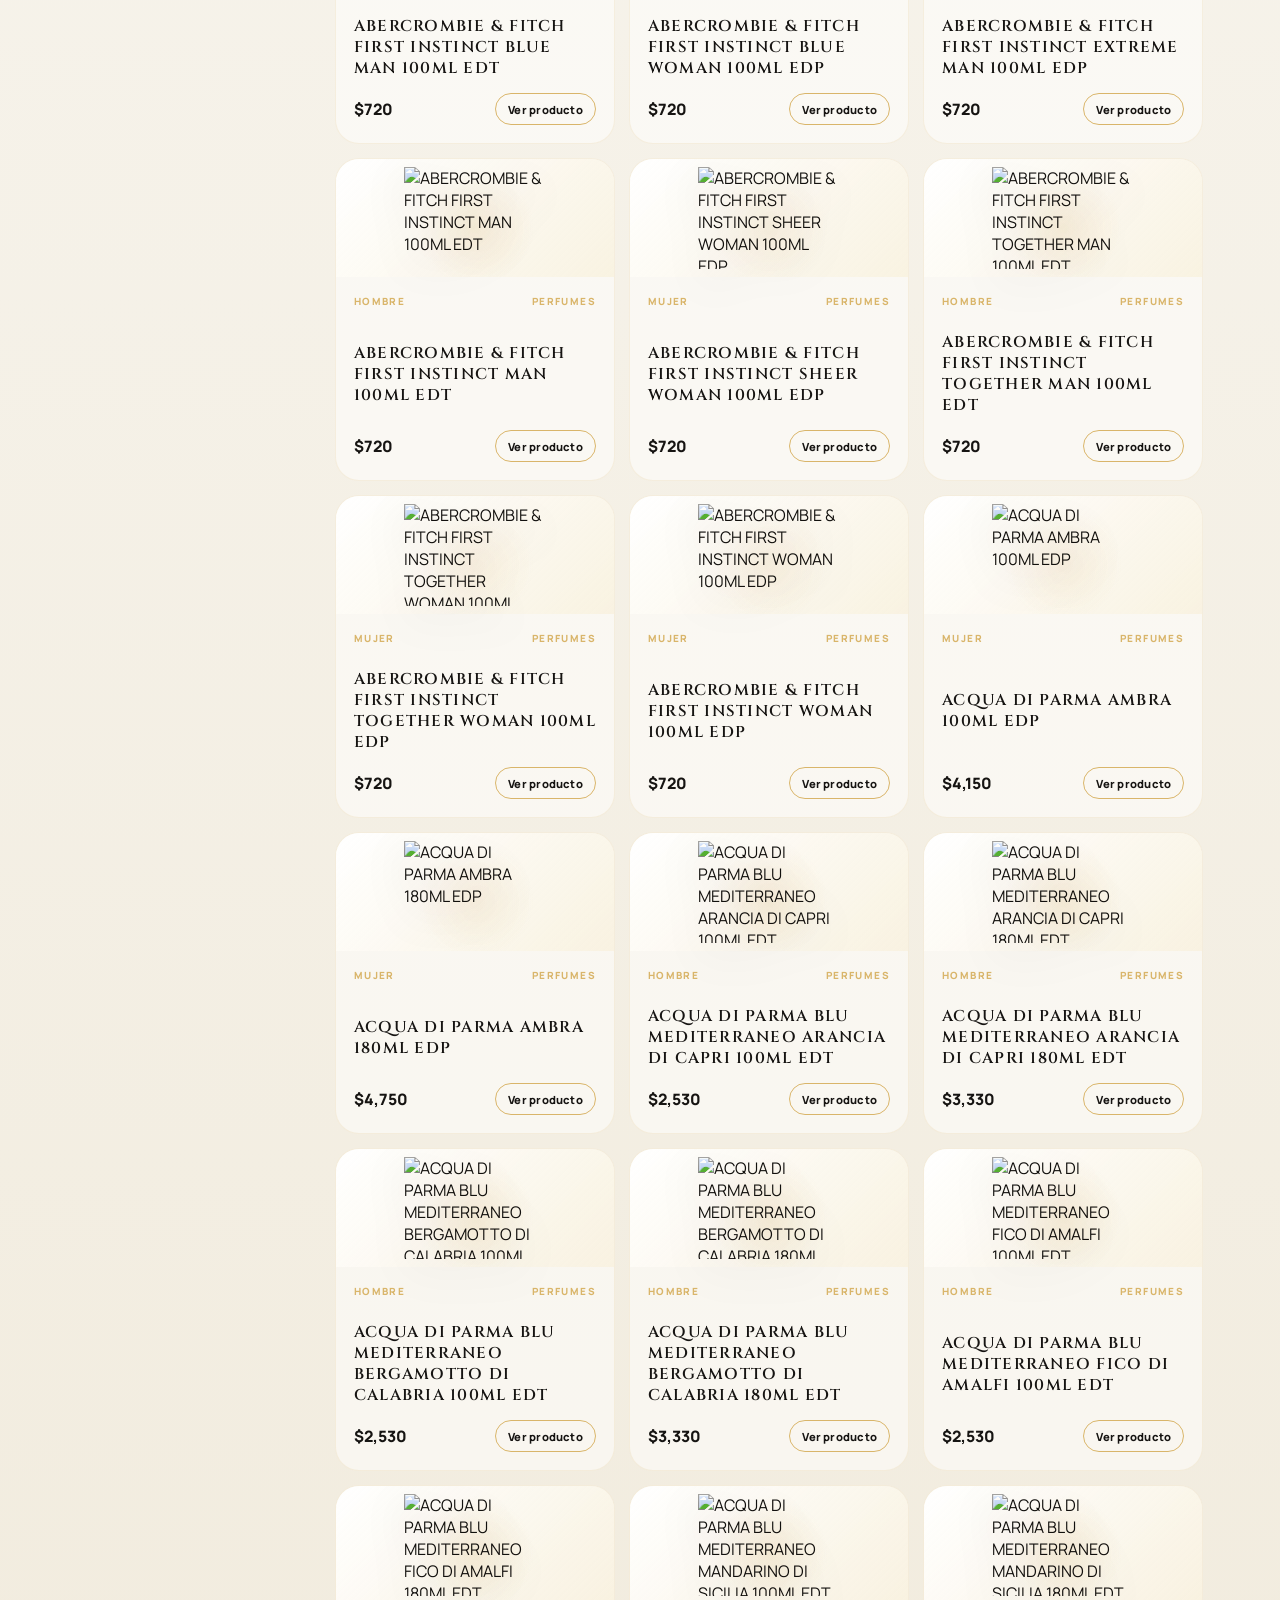
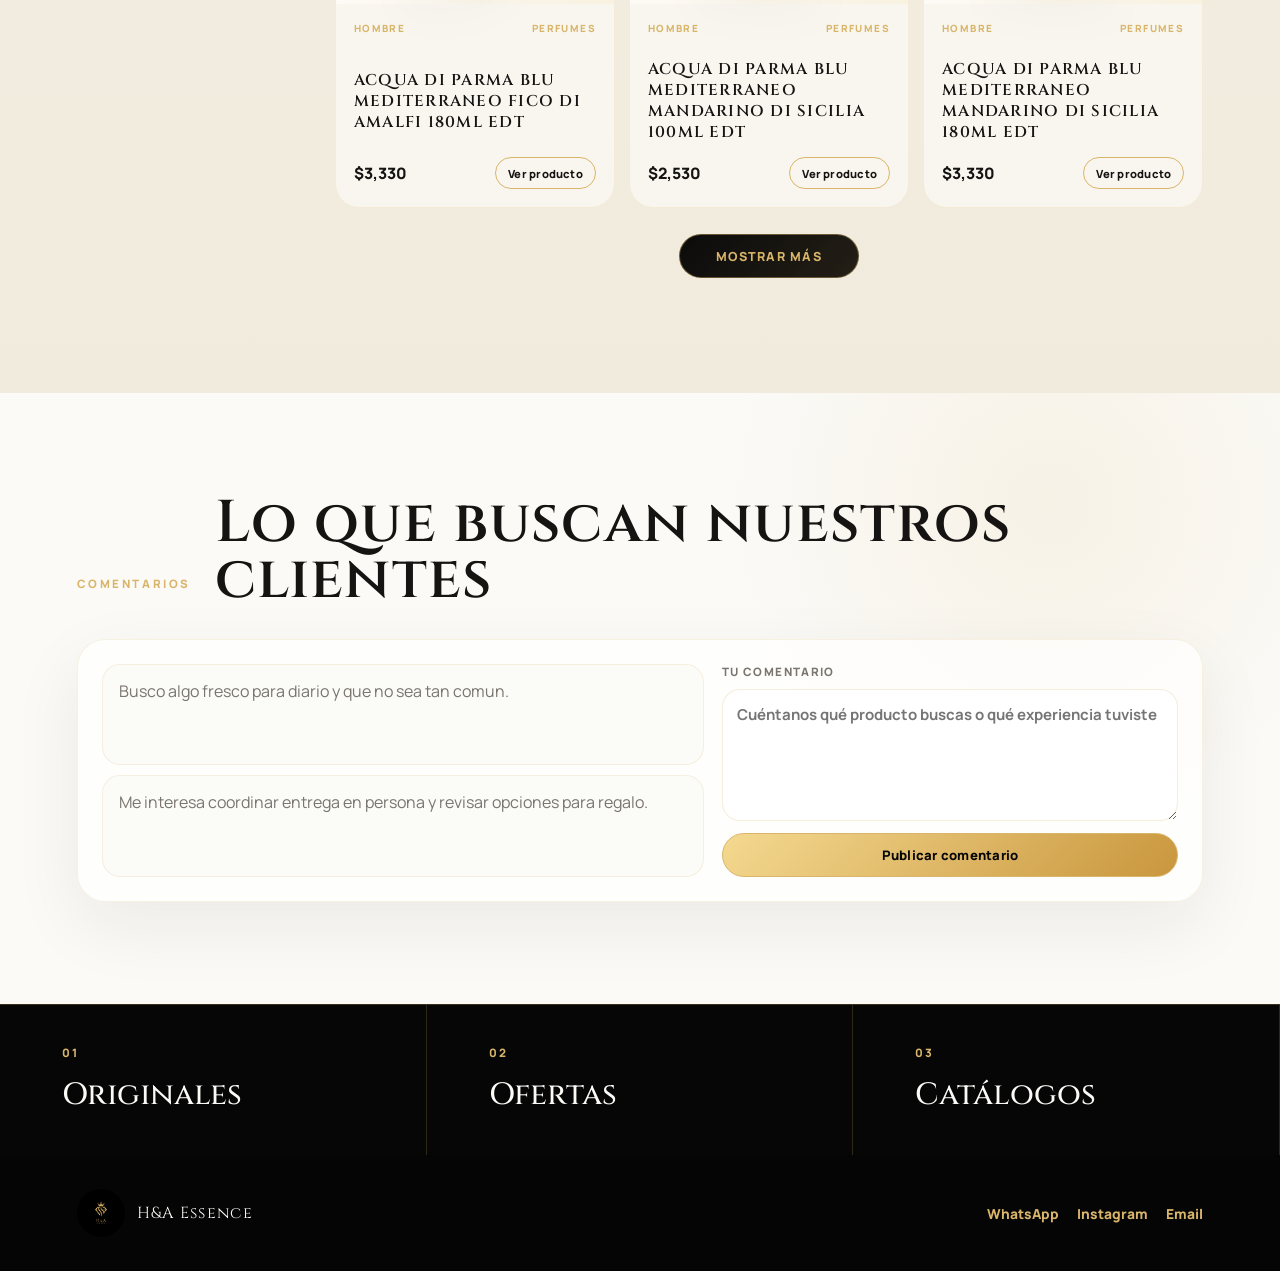
==== commit 32842bb4: "Expand advisor and remove Dior products" ====
--- a/index.html
+++ b/index.html
@@ -3,10 +3,10 @@
   <head>
     <meta charset="UTF-8" />
     <meta name="viewport" content="width=device-width, initial-scale=1.0" />
-    <title>H&A Essence | Luxury Beauty Store</title>
+    <title>H&A Essence | Luxury Care Store</title>
     <meta
       name="description"
-      content="H&A Essence: fragancias, belleza y lentes en una experiencia premium."
+      content="H&A Essence: fragancias, cuidado personal y lentes en una experiencia premium."
     />
     <link rel="preconnect" href="https://fonts.googleapis.com" />
     <link rel="preconnect" href="https://fonts.gstatic.com" crossorigin />
@@ -14,7 +14,7 @@
       href="https://fonts.googleapis.com/css2?family=Cinzel:wght@500;600;700&family=Manrope:wght@400;500;600;700;800&display=swap"
       rel="stylesheet"
     />
-    <link rel="stylesheet" href="styles.css?v=18" />
+    <link rel="stylesheet" href="styles.css?v=20" />
   </head>
   <body>
     <header class="site-header" data-theme="women">
@@ -38,8 +38,8 @@
           <article class="hero-panel active" data-theme="women">
             <div class="hero-copy">
               <p class="kicker">H&A Essence / Mujer</p>
-              <h1>Beauty with precision.</h1>
-              <p class="hero-text">Fragancias, belleza y lentes en una selección limpia.</p>
+              <h1>Care with precision.</h1>
+              <p class="hero-text">Fragancias, cuidado personal y lentes en una selección limpia.</p>
               <div class="hero-actions">
                 <a class="button primary" href="#catalogo" data-filter="women">Explorar mujer</a>
                 <a class="button ghost-link" href="#asesor">Asesoría</a>
@@ -78,7 +78,7 @@
 
       <section class="collection-strip" id="colecciones" aria-label="Colecciones H&A">
         <button class="collection-pill reveal" data-category="fragancias">Fragancias</button>
-        <button class="collection-pill reveal" data-category="belleza">Belleza</button>
+        <button class="collection-pill reveal" data-category="belleza">Cuidado personal</button>
         <button class="collection-pill reveal" data-category="lentes">Lentes</button>
       </section>
 
@@ -87,7 +87,7 @@
           <p class="kicker">Asesor H&A</p>
           <h2>Te ayudamos a elegir.</h2>
           <p>
-            Responde en segundos y recibe tres opciones claras.
+            Responde en segundos y recibe recomendaciones claras para fragancias, cuidado personal o lentes.
           </p>
         </div>
 
@@ -97,12 +97,12 @@
             <label>
               Producto
               <select id="advisorCategory">
-                <option value="fragancias">Fragancia</option>
-                <option value="belleza">Belleza</option>
+                <option value="fragancias">Perfume</option>
+                <option value="belleza">Cuidado personal</option>
                 <option value="lentes">Lentes</option>
               </select>
             </label>
-            <label>
+            <label class="advisor-question" data-advisor-group="all">
               ¿Para quién es?
               <select id="advisorGender">
                 <option value="all">Regalo / cualquiera</option>
@@ -111,7 +111,100 @@
                 <option value="unisex">Unisex</option>
               </select>
             </label>
-            <label>
+            <label class="advisor-question" data-advisor-group="fragancias">
+              Marca
+              <select id="advisorBrand">
+                <option value="all">Cualquiera</option>
+                <option value="armani">Armani</option>
+                <option value="versace">Versace</option>
+                <option value="carolina">Carolina Herrera</option>
+                <option value="paco">Paco Rabanne</option>
+                <option value="boss">Hugo Boss</option>
+                <option value="montblanc">Montblanc</option>
+                <option value="calvin">Calvin Klein</option>
+              </select>
+            </label>
+            <label class="advisor-question" data-advisor-group="fragancias">
+              Presentación
+              <select id="advisorSet">
+                <option value="all">Cualquiera</option>
+                <option value="individual">Perfume individual</option>
+                <option value="set">Set / regalo</option>
+              </select>
+            </label>
+            <label class="advisor-question" data-advisor-group="belleza">
+              Marca
+              <select id="advisorBeautyBrand">
+                <option value="all">Cualquiera</option>
+                <option value="clinique">Clinique</option>
+                <option value="clarins">Clarins</option>
+                <option value="lancome">Lancome</option>
+                <option value="mac">MAC</option>
+                <option value="estee">Estee Lauder</option>
+              </select>
+            </label>
+            <label class="advisor-question" data-advisor-group="belleza">
+              Piel / cabello
+              <select id="advisorSkinHair">
+                <option value="all">Cualquiera</option>
+                <option value="piel seca">Piel seca</option>
+                <option value="piel grasa">Piel grasa</option>
+                <option value="piel sensible">Piel sensible</option>
+                <option value="cabello">Cabello</option>
+              </select>
+            </label>
+            <label class="advisor-question" data-advisor-group="belleza">
+              Tipo de cosmético
+              <select id="advisorCosmetic">
+                <option value="all">Cualquiera</option>
+                <option value="maquillaje">Maquillaje</option>
+                <option value="skincare">Skincare</option>
+                <option value="labios">Labios</option>
+                <option value="ojos">Ojos</option>
+                <option value="cabello">Cabello</option>
+              </select>
+            </label>
+            <label class="advisor-question" data-advisor-group="belleza">
+              Tratamiento
+              <select id="advisorTreatment">
+                <option value="all">Cualquiera</option>
+                <option value="hidratante">Hidratante</option>
+                <option value="limpieza">Limpieza</option>
+                <option value="reparador">Reparador</option>
+                <option value="anti edad">Anti edad</option>
+                <option value="acabado">Acabado visual</option>
+              </select>
+            </label>
+            <label class="advisor-question" data-advisor-group="belleza">
+              Presentación
+              <select id="advisorPresentation">
+                <option value="all">Cualquiera</option>
+                <option value="individual">Individual</option>
+                <option value="set">Set / regalo</option>
+                <option value="rutina">Rutina</option>
+              </select>
+            </label>
+            <label class="advisor-question" data-advisor-group="lentes">
+              Uso
+              <select id="advisorLensUse">
+                <option value="all">Cualquiera</option>
+                <option value="diario">Diario</option>
+                <option value="manejar">Manejar</option>
+                <option value="viaje">Viaje</option>
+                <option value="regalo">Regalo</option>
+              </select>
+            </label>
+            <label class="advisor-question" data-advisor-group="lentes">
+              Estilo
+              <select id="advisorLensStyle">
+                <option value="all">Cualquiera</option>
+                <option value="elegante">Elegante</option>
+                <option value="juvenil">Juvenil</option>
+                <option value="sobrio">Sobrio</option>
+                <option value="premium">Premium</option>
+              </select>
+            </label>
+            <label class="advisor-question" data-advisor-group="all">
               Ocasión
               <select id="advisorOccasion">
                 <option value="diario">Diario</option>
@@ -123,7 +216,7 @@
                 <option value="noche">Noche</option>
               </select>
             </label>
-            <label>
+            <label class="advisor-question" data-advisor-group="all">
               Vibra
               <select id="advisorVibe">
                 <option value="elegante">Elegante</option>
@@ -136,7 +229,7 @@
                 <option value="juvenil">Juvenil</option>
               </select>
             </label>
-            <label>
+            <label class="advisor-question" data-advisor-group="all">
               Presupuesto
               <select id="advisorBudget">
                 <option value="500">Menos de $500</option>
@@ -145,7 +238,7 @@
                 <option value="99999">Premium</option>
               </select>
             </label>
-            <label class="scent-question">
+            <label class="advisor-question" data-advisor-group="fragancias">
               Aroma
               <select id="advisorScent">
                 <option value="fresco">Fresco</option>
@@ -156,7 +249,7 @@
                 <option value="suave">Suave</option>
               </select>
             </label>
-            <label class="scent-question">
+            <label class="advisor-question" data-advisor-group="fragancias">
               Duración
               <select id="advisorLongevity">
                 <option value="duradero">Que dure mucho</option>
@@ -169,20 +262,20 @@
         </div>
       </section>
 
+      <section class="curated-section">
+        <div class="section-head reveal">
+          <p class="kicker">Curaduría H&A</p>
+          <h2>Secciones recomendadas</h2>
+        </div>
+        <div class="curated-grid reveal" id="curatedGrid"></div>
+      </section>
+
       <section class="intent-section">
         <div class="section-head reveal">
           <p class="kicker">Comprar por intención</p>
           <h2>Atajos para decidir mejor</h2>
         </div>
         <div class="intent-grid reveal" id="intentGrid"></div>
-      </section>
-
-      <section class="curated-section">
-        <div class="section-head reveal">
-          <p class="kicker">Curaduría H&A</p>
-          <h2>Listas rápidas para vender mejor</h2>
-        </div>
-        <div class="curated-grid reveal" id="curatedGrid"></div>
       </section>
 
       <section class="catalog-section" id="catalogo">
@@ -204,7 +297,7 @@
               <p class="filter-label">Categoría</p>
               <button class="category-filter-button active" type="button" data-category="all">Todas</button>
               <button class="category-filter-button" type="button" data-category="fragancias">Fragancias</button>
-              <button class="category-filter-button" type="button" data-category="belleza">Belleza</button>
+              <button class="category-filter-button" type="button" data-category="belleza">Cuidado personal</button>
               <button class="category-filter-button" type="button" data-category="lentes">Lentes</button>
             </div>
             <div class="intent-filter" aria-label="Filtrar por intención">
@@ -235,6 +328,23 @@
         </div>
       </section>
 
+      <section class="comments-section" id="comentarios">
+        <div class="section-head reveal">
+          <p class="kicker">Comentarios</p>
+          <h2>Lo que buscan nuestros clientes</h2>
+        </div>
+        <div class="comments-card reveal">
+          <div class="comments-list" id="commentsList"></div>
+          <form class="comment-form" id="commentForm">
+            <label>
+              Tu comentario
+              <textarea id="commentInput" placeholder="Cuéntanos qué producto buscas o qué experiencia tuviste"></textarea>
+            </label>
+            <button class="button primary" type="submit">Publicar comentario</button>
+          </form>
+        </div>
+      </section>
+
       <section class="service-band">
         <div class="service-item reveal">
           <span>01</span>
@@ -281,7 +391,7 @@
       </div>
     </footer>
 
-    <script src="products-data.js?v=18"></script>
-    <script src="script.js?v=18"></script>
+    <script src="products-data.js?v=20"></script>
+    <script src="script.js?v=20"></script>
   </body>
 </html>
--- a/styles.css
+++ b/styles.css
@@ -1187,35 +1187,10 @@
   font-size: 0.86rem;
 }
 
-.quantity-row,
-.qty-control,
 .detail-actions {
   display: flex;
   align-items: center;
   gap: 12px;
-}
-
-.quantity-row {
-  justify-content: space-between;
-  padding: 14px 0;
-  border-block: 1px solid rgba(217, 181, 106, 0.18);
-}
-
-.qty-control {
-  padding: 6px;
-  border: 1px solid rgba(217, 181, 106, 0.22);
-  border-radius: 999px;
-  background: rgba(251, 250, 247, 0.78);
-}
-
-.qty-control button {
-  width: 32px;
-  height: 32px;
-  border: 0;
-  border-radius: 50%;
-  background: var(--black);
-  color: var(--gold);
-  cursor: pointer;
 }
 
 .detail-actions {
@@ -1350,6 +1325,66 @@
   box-shadow: 0 18px 42px rgba(44, 32, 10, 0.16);
 }
 
+.comments-section {
+  padding: clamp(62px, 8vw, 104px) clamp(18px, 6vw, 92px);
+  background:
+    radial-gradient(circle at 82% 18%, rgba(217, 181, 106, 0.12), transparent 28%),
+    #fbfaf7;
+}
+
+.comments-card {
+  display: grid;
+  grid-template-columns: minmax(0, 0.95fr) minmax(280px, 0.72fr);
+  gap: 18px;
+  padding: clamp(16px, 3vw, 24px);
+  border: 1px solid rgba(217, 181, 106, 0.18);
+  border-radius: 28px;
+  background: rgba(255, 255, 255, 0.68);
+  box-shadow: 0 24px 70px rgba(42, 31, 10, 0.07);
+}
+
+.comments-list {
+  display: grid;
+  gap: 10px;
+}
+
+.comment-item {
+  padding: 14px 16px;
+  border: 1px solid rgba(217, 181, 106, 0.18);
+  border-radius: 18px;
+  color: var(--muted);
+  background: rgba(251, 250, 247, 0.82);
+  line-height: 1.55;
+}
+
+.comment-form {
+  display: grid;
+  gap: 12px;
+}
+
+.comment-form label {
+  display: grid;
+  gap: 10px;
+  color: var(--muted);
+  font-size: 0.72rem;
+  font-weight: 900;
+  letter-spacing: 0.12em;
+  text-transform: uppercase;
+}
+
+.comment-form textarea {
+  width: 100%;
+  min-height: 132px;
+  resize: vertical;
+  border: 1px solid rgba(217, 181, 106, 0.24);
+  border-radius: 18px;
+  padding: 14px;
+  color: var(--text);
+  background: rgba(255, 255, 255, 0.82);
+  font: 700 0.94rem var(--body);
+  outline: none;
+}
+
 .load-more[hidden] {
   display: none;
 }
@@ -1534,6 +1569,10 @@
     grid-template-columns: repeat(2, minmax(0, 1fr));
   }
 
+  .comments-card {
+    grid-template-columns: 1fr;
+  }
+
   .product-hero-detail,
   .story-grid,
   .related-grid {
@@ -1561,7 +1600,8 @@
   .catalog-section,
   .advisor-section,
   .intent-section,
-  .curated-section {
+  .curated-section,
+  .comments-section {
     padding-inline: clamp(24px, 5vw, 52px);
   }
 
@@ -1694,7 +1734,8 @@
   .advisor-results,
   .advisor-grid,
   .intent-grid,
-  .curated-products {
+  .curated-products,
+  .comments-card {
     grid-template-columns: 1fr;
   }
 
@@ -1714,7 +1755,8 @@
   .catalog-section,
   .advisor-section,
   .intent-section,
-  .curated-section {
+  .curated-section,
+  .comments-section {
     padding: 54px 14px;
   }
 
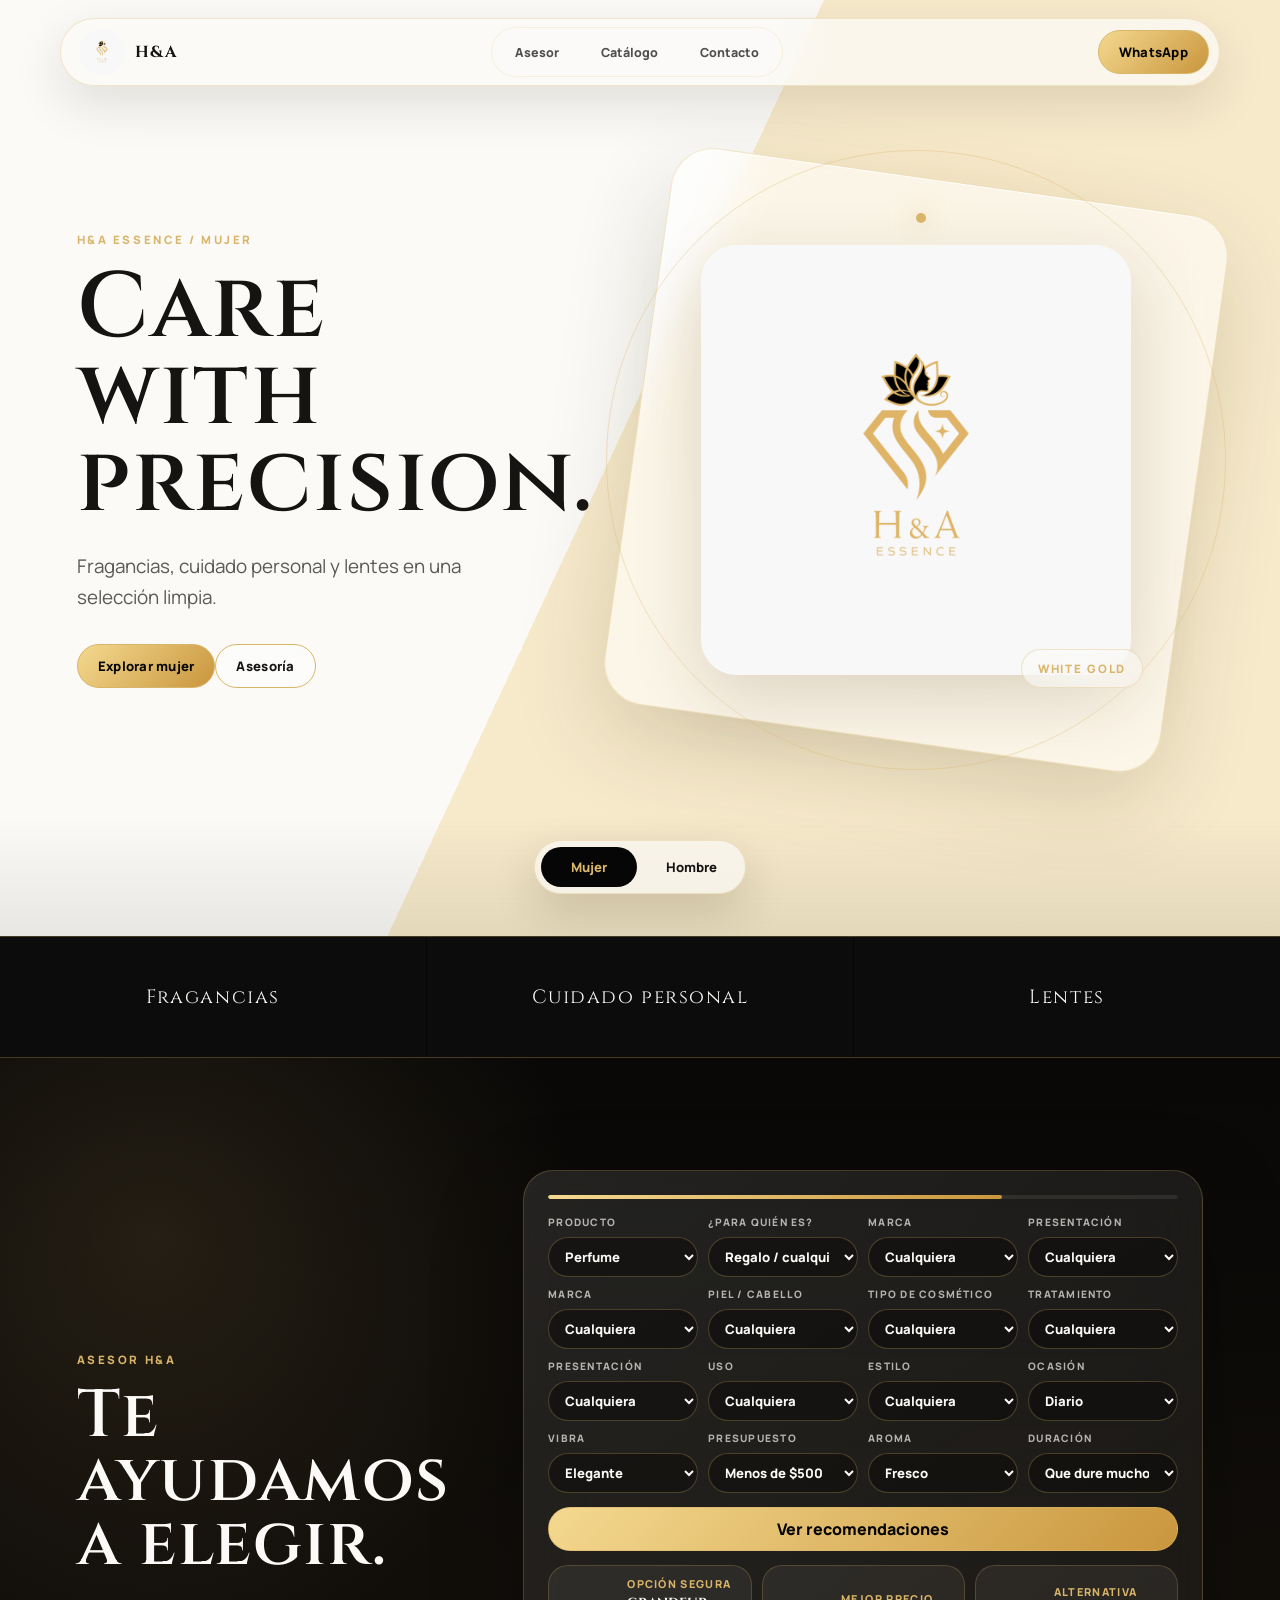
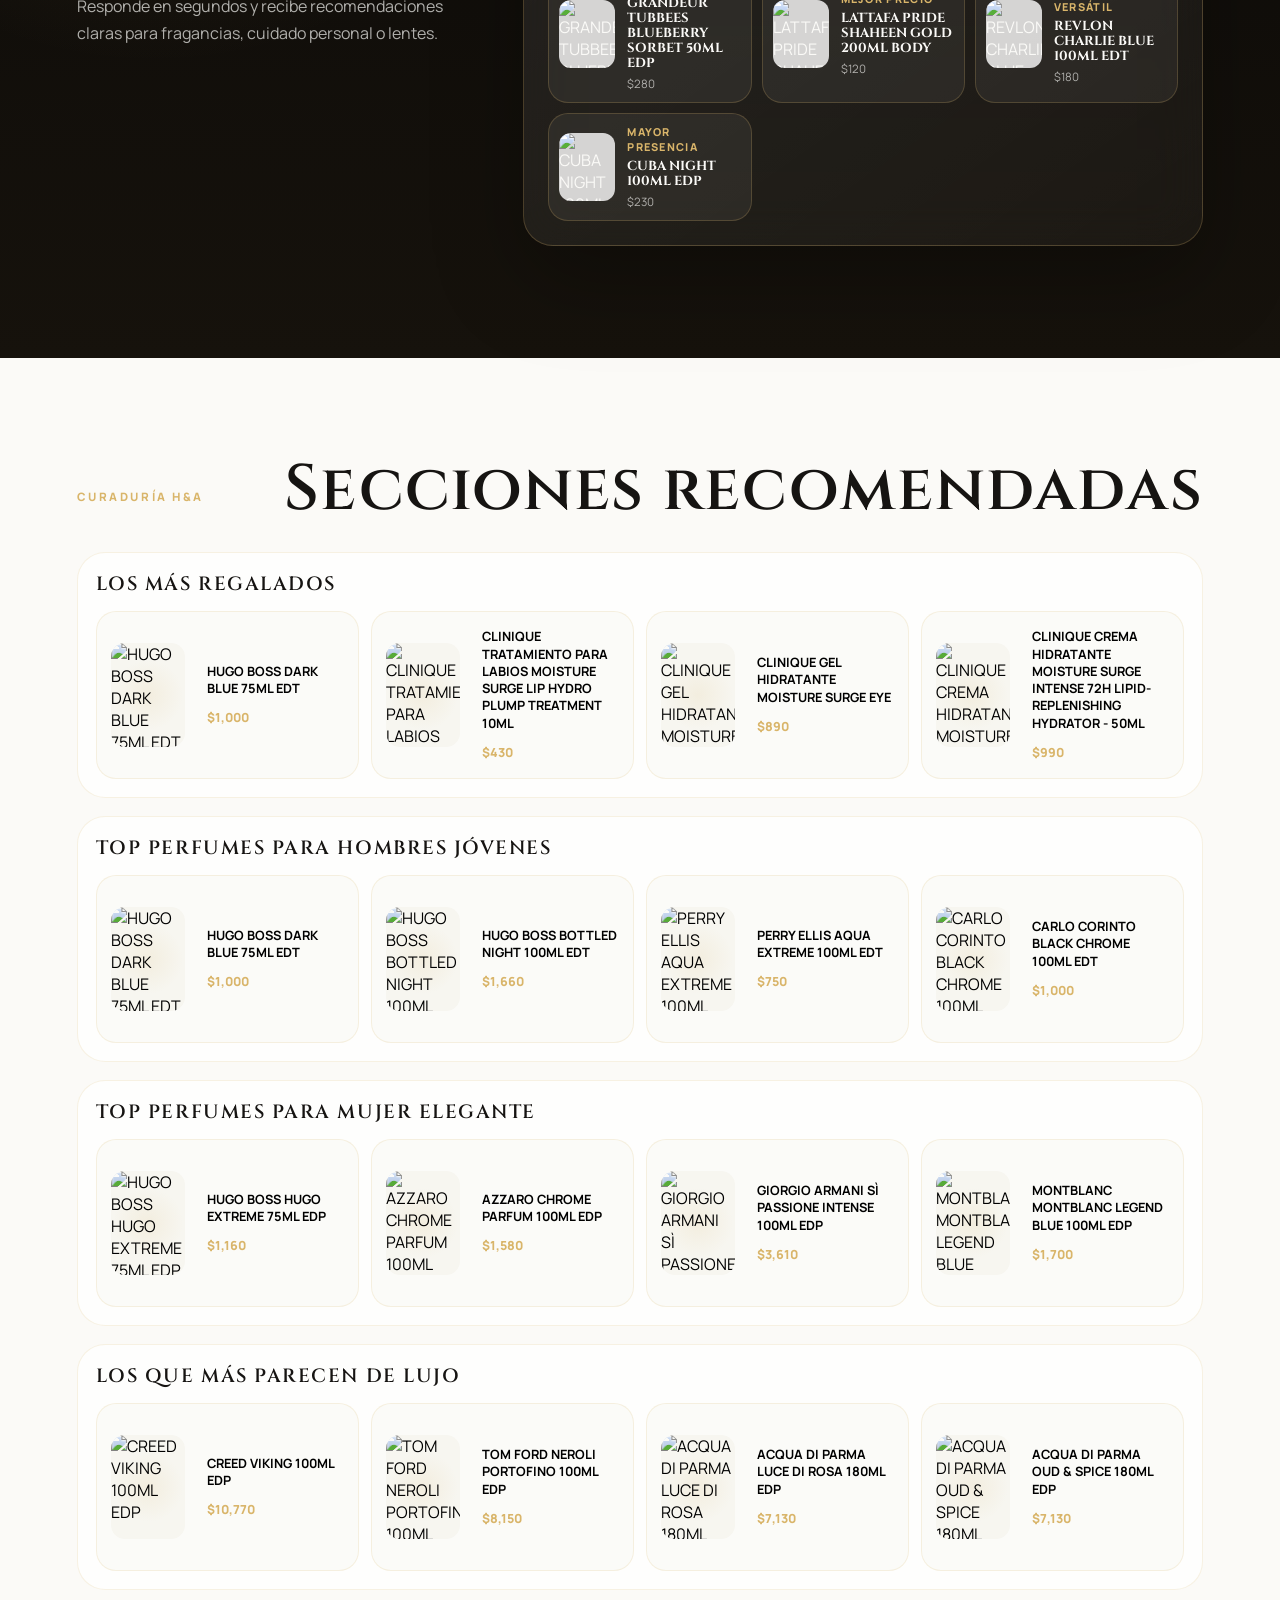
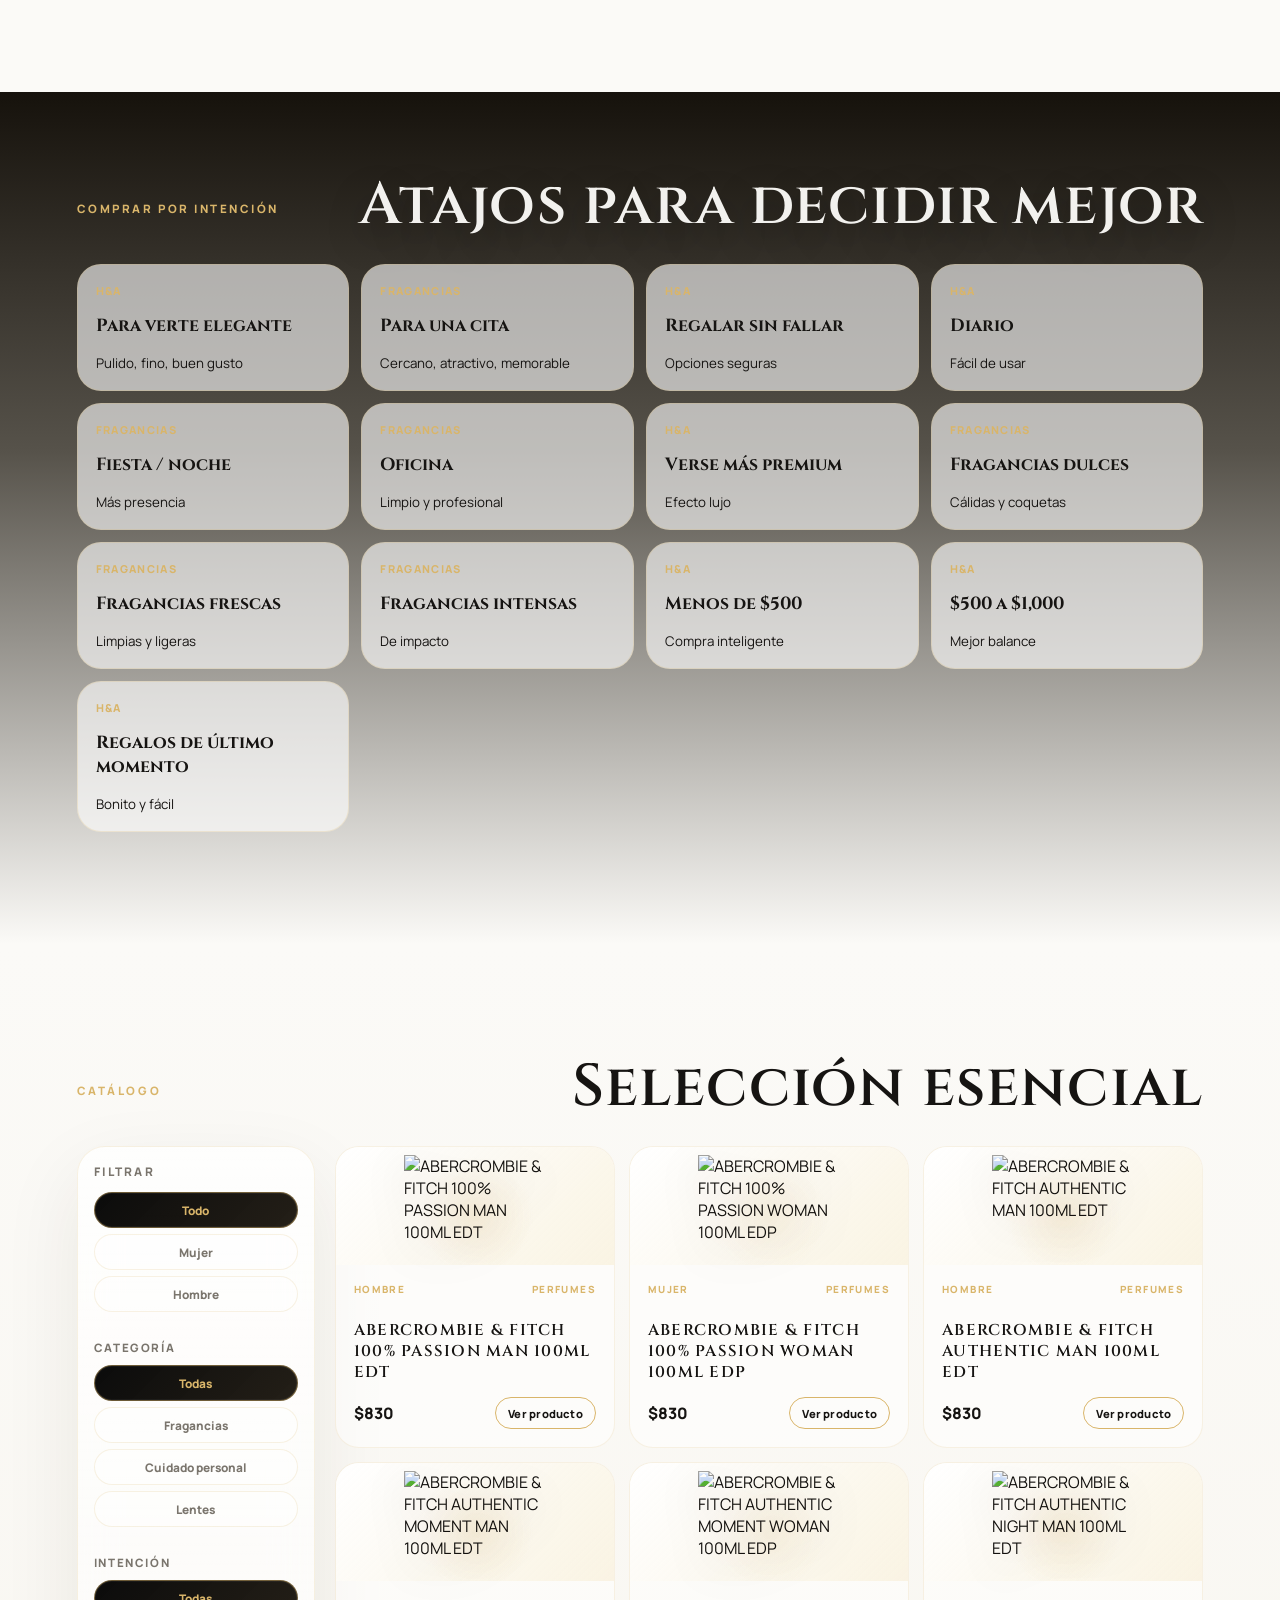
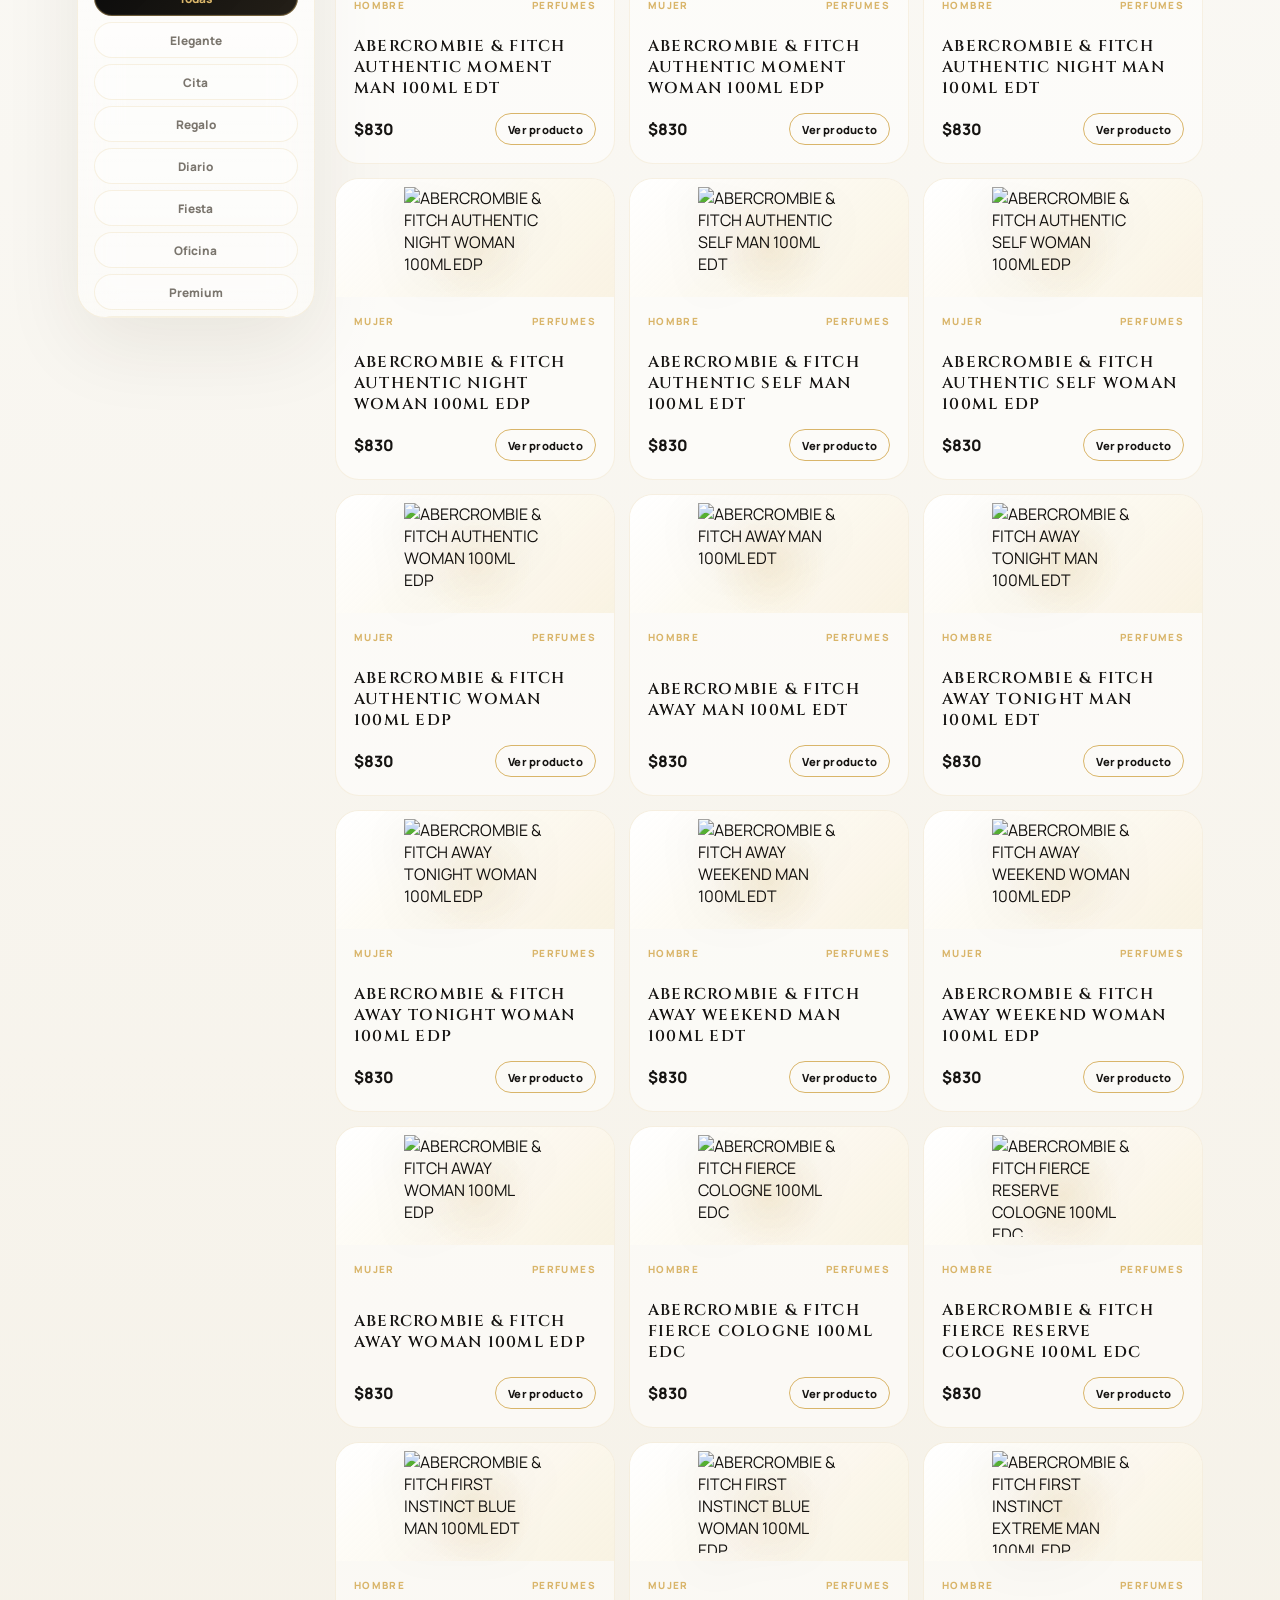
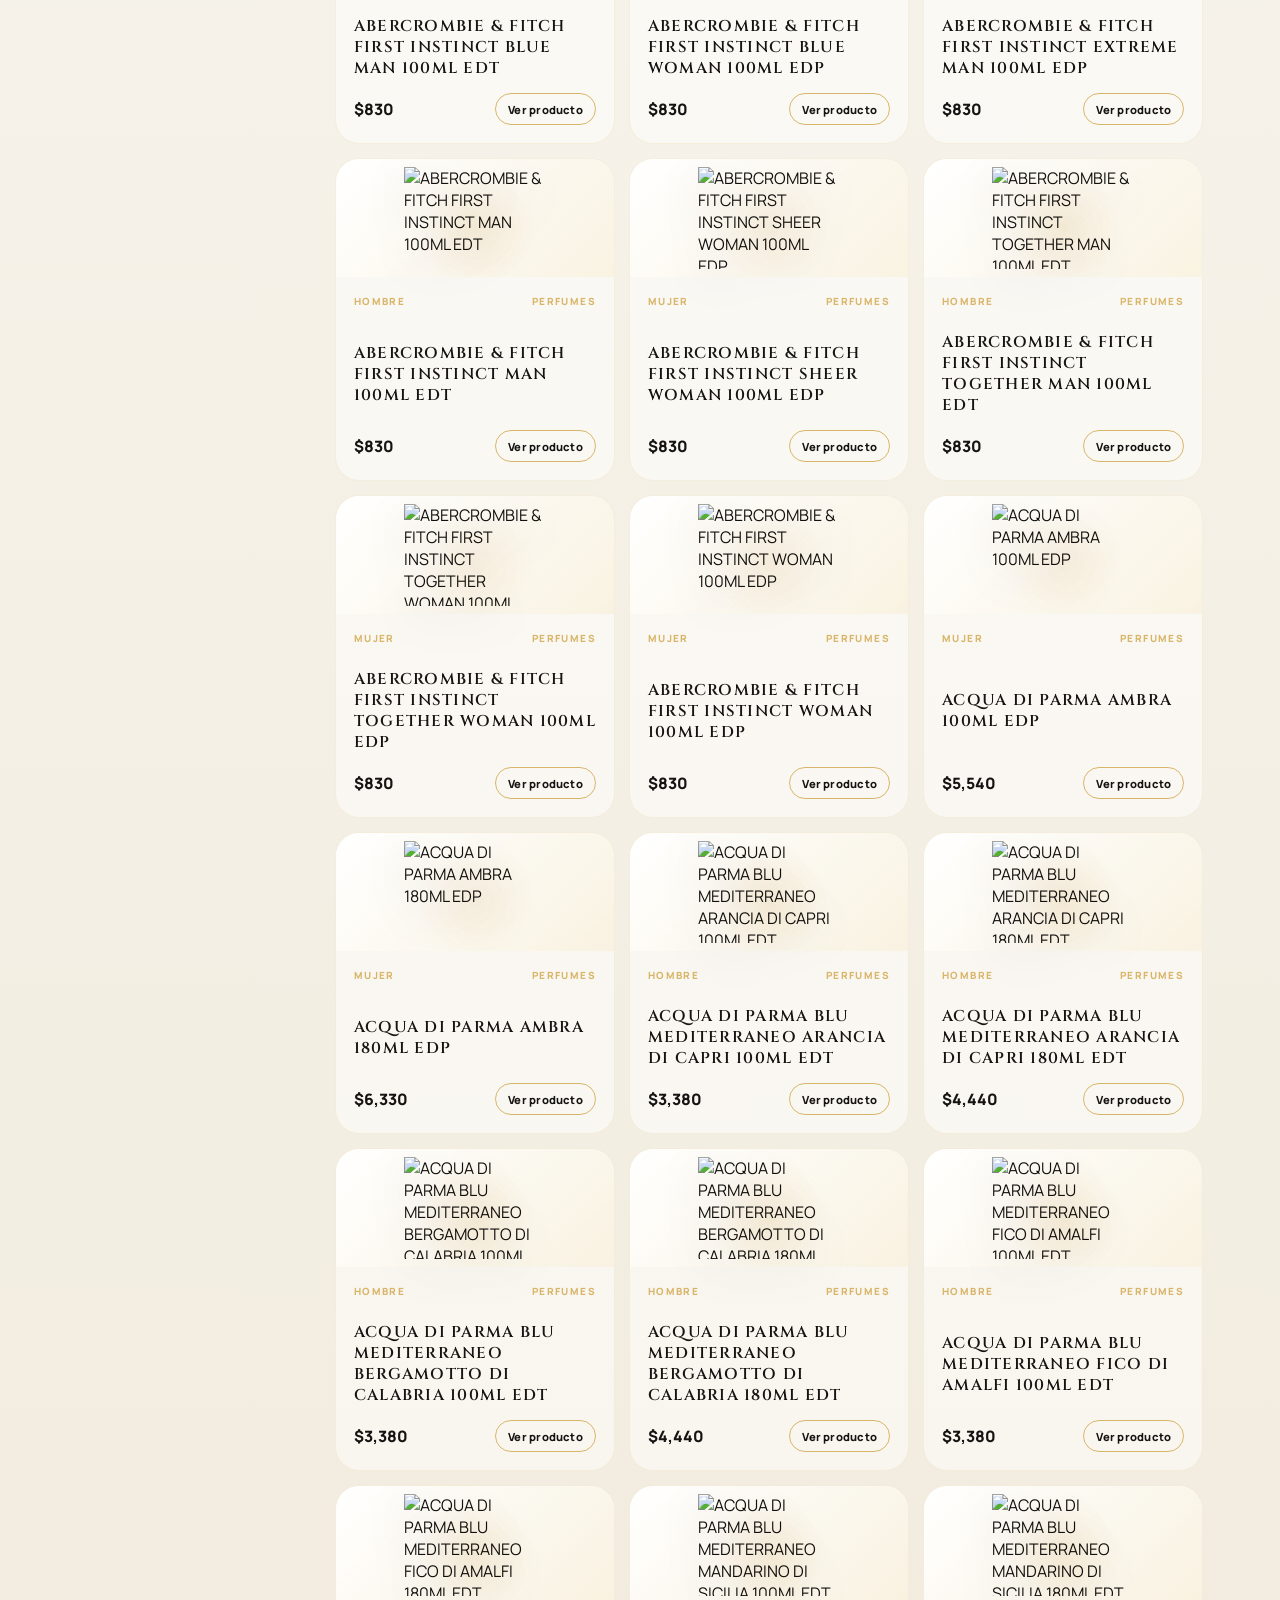
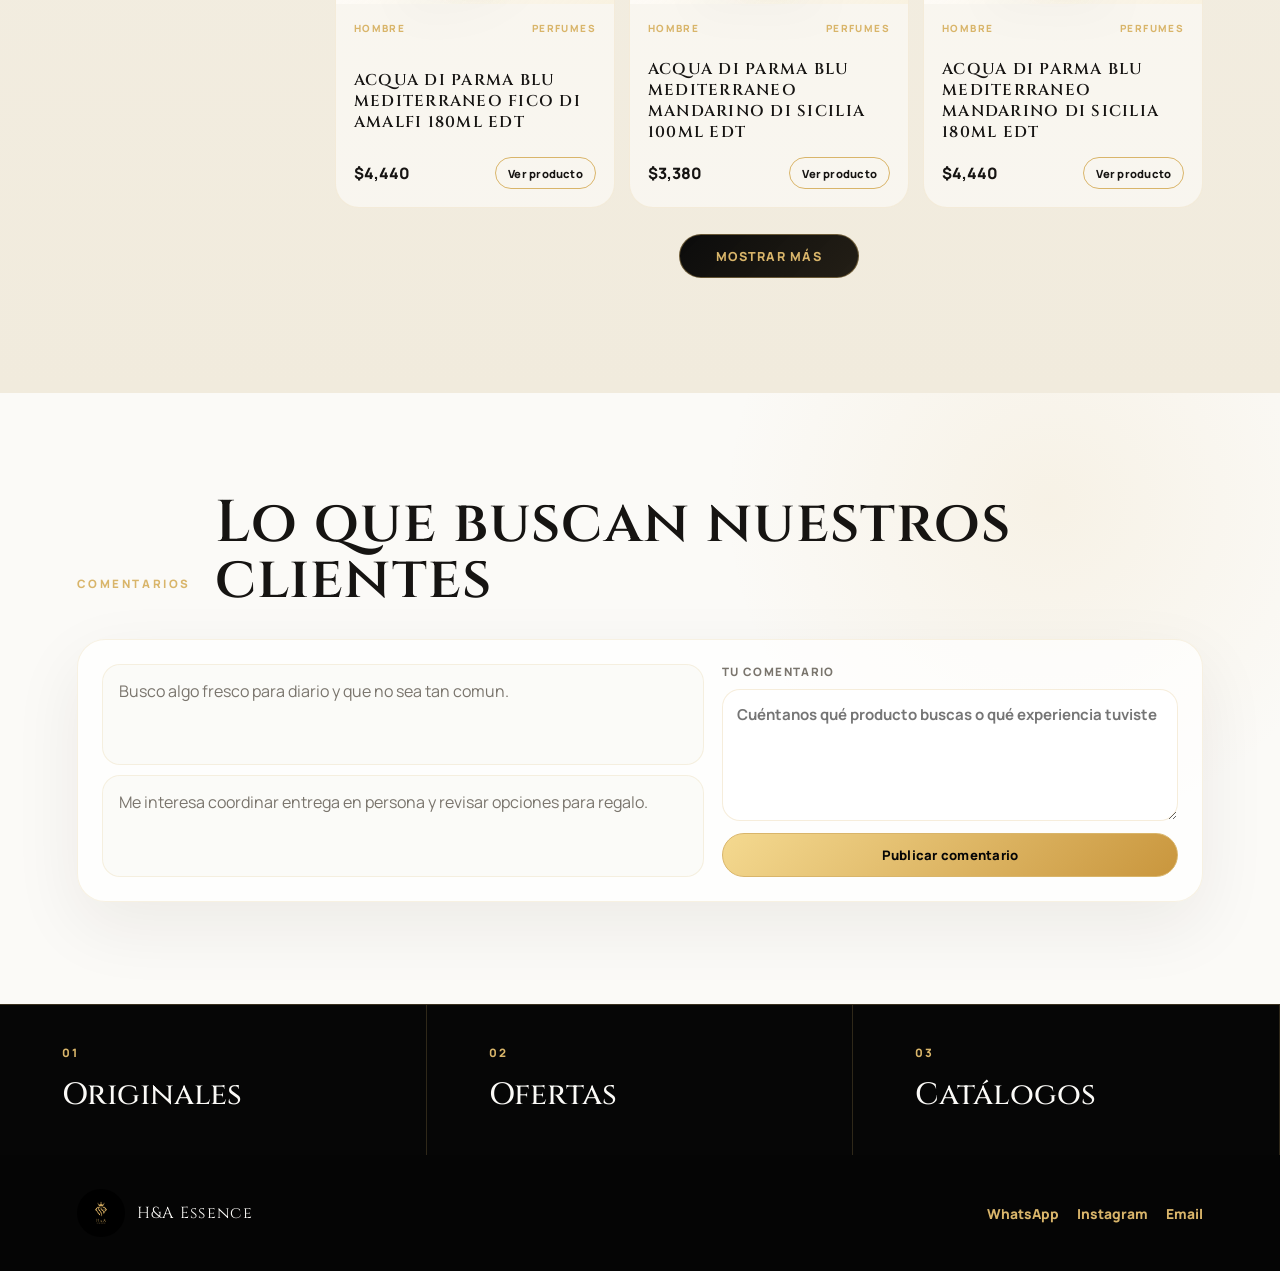
==== commit 6b9230e6: "Update margins and automate UFRA catalog" ====
--- a/index.html
+++ b/index.html
@@ -14,7 +14,7 @@
       href="https://fonts.googleapis.com/css2?family=Cinzel:wght@500;600;700&family=Manrope:wght@400;500;600;700;800&display=swap"
       rel="stylesheet"
     />
-    <link rel="stylesheet" href="styles.css?v=20" />
+    <link rel="stylesheet" href="styles.css?v=21" />
   </head>
   <body>
     <header class="site-header" data-theme="women">
@@ -132,7 +132,7 @@
                 <option value="set">Set / regalo</option>
               </select>
             </label>
-            <label class="advisor-question" data-advisor-group="belleza">
+            <label class="advisor-question" data-advisor-group="belleza" hidden>
               Marca
               <select id="advisorBeautyBrand">
                 <option value="all">Cualquiera</option>
@@ -143,7 +143,7 @@
                 <option value="estee">Estee Lauder</option>
               </select>
             </label>
-            <label class="advisor-question" data-advisor-group="belleza">
+            <label class="advisor-question" data-advisor-group="belleza" hidden>
               Piel / cabello
               <select id="advisorSkinHair">
                 <option value="all">Cualquiera</option>
@@ -153,7 +153,7 @@
                 <option value="cabello">Cabello</option>
               </select>
             </label>
-            <label class="advisor-question" data-advisor-group="belleza">
+            <label class="advisor-question" data-advisor-group="belleza" hidden>
               Tipo de cosmético
               <select id="advisorCosmetic">
                 <option value="all">Cualquiera</option>
@@ -164,7 +164,7 @@
                 <option value="cabello">Cabello</option>
               </select>
             </label>
-            <label class="advisor-question" data-advisor-group="belleza">
+            <label class="advisor-question" data-advisor-group="belleza" hidden>
               Tratamiento
               <select id="advisorTreatment">
                 <option value="all">Cualquiera</option>
@@ -175,7 +175,7 @@
                 <option value="acabado">Acabado visual</option>
               </select>
             </label>
-            <label class="advisor-question" data-advisor-group="belleza">
+            <label class="advisor-question" data-advisor-group="belleza" hidden>
               Presentación
               <select id="advisorPresentation">
                 <option value="all">Cualquiera</option>
@@ -184,7 +184,7 @@
                 <option value="rutina">Rutina</option>
               </select>
             </label>
-            <label class="advisor-question" data-advisor-group="lentes">
+            <label class="advisor-question" data-advisor-group="lentes" hidden>
               Uso
               <select id="advisorLensUse">
                 <option value="all">Cualquiera</option>
@@ -194,7 +194,7 @@
                 <option value="regalo">Regalo</option>
               </select>
             </label>
-            <label class="advisor-question" data-advisor-group="lentes">
+            <label class="advisor-question" data-advisor-group="lentes" hidden>
               Estilo
               <select id="advisorLensStyle">
                 <option value="all">Cualquiera</option>
@@ -391,7 +391,7 @@
       </div>
     </footer>
 
-    <script src="products-data.js?v=20"></script>
-    <script src="script.js?v=20"></script>
+    <script src="products-data.js?v=21"></script>
+    <script src="script.js?v=21"></script>
   </body>
 </html>
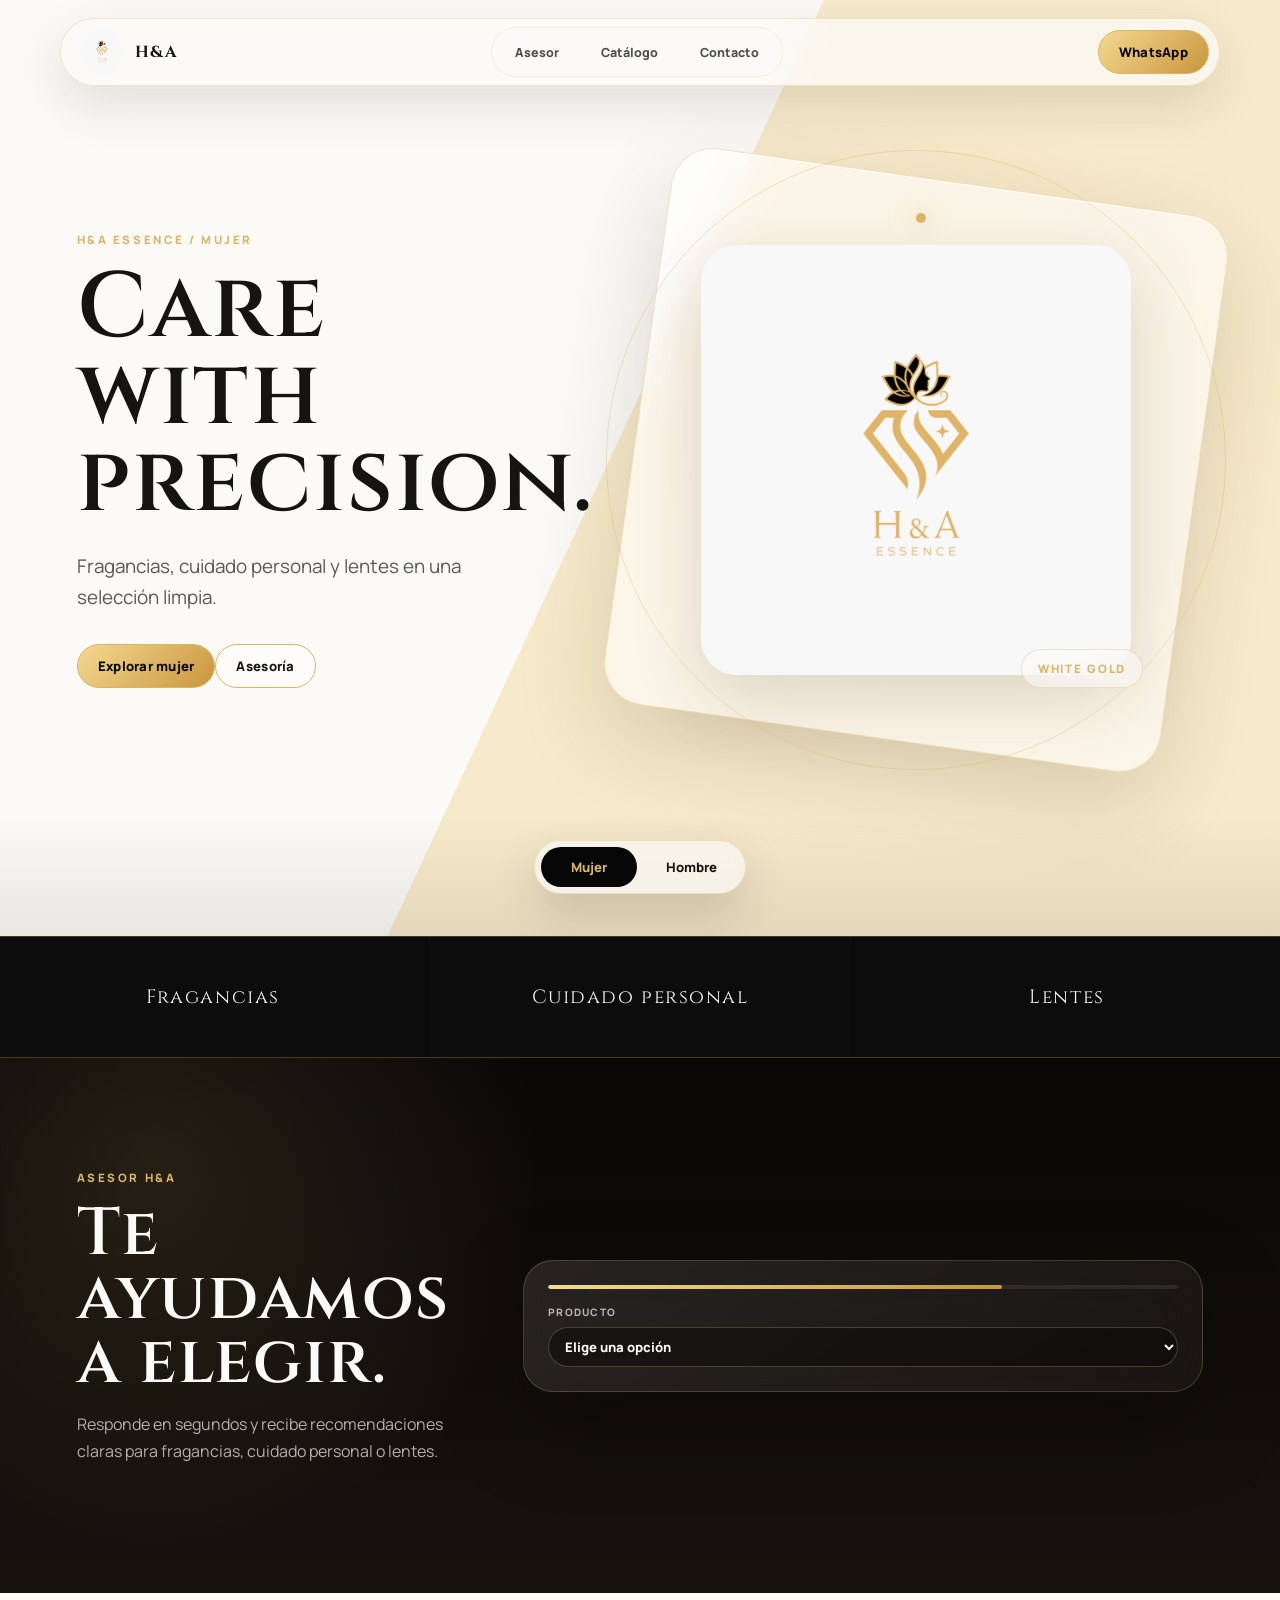
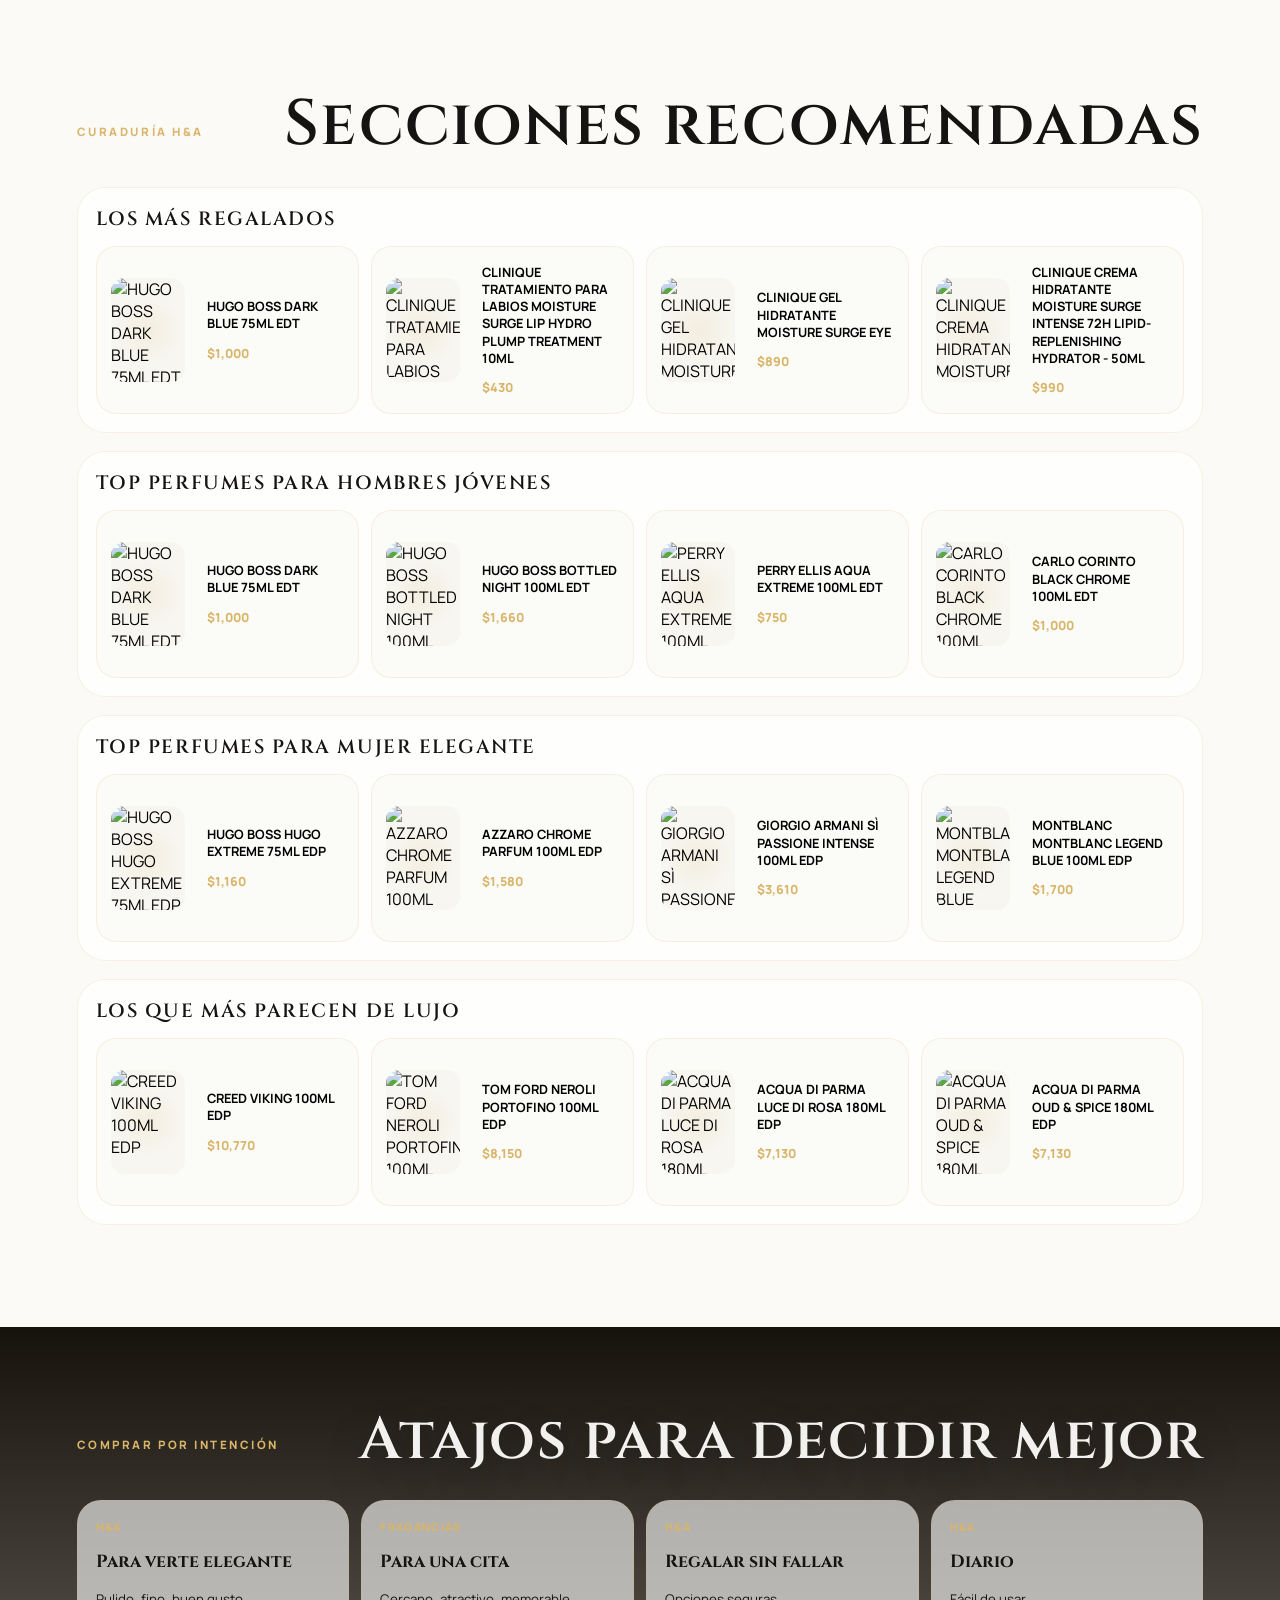
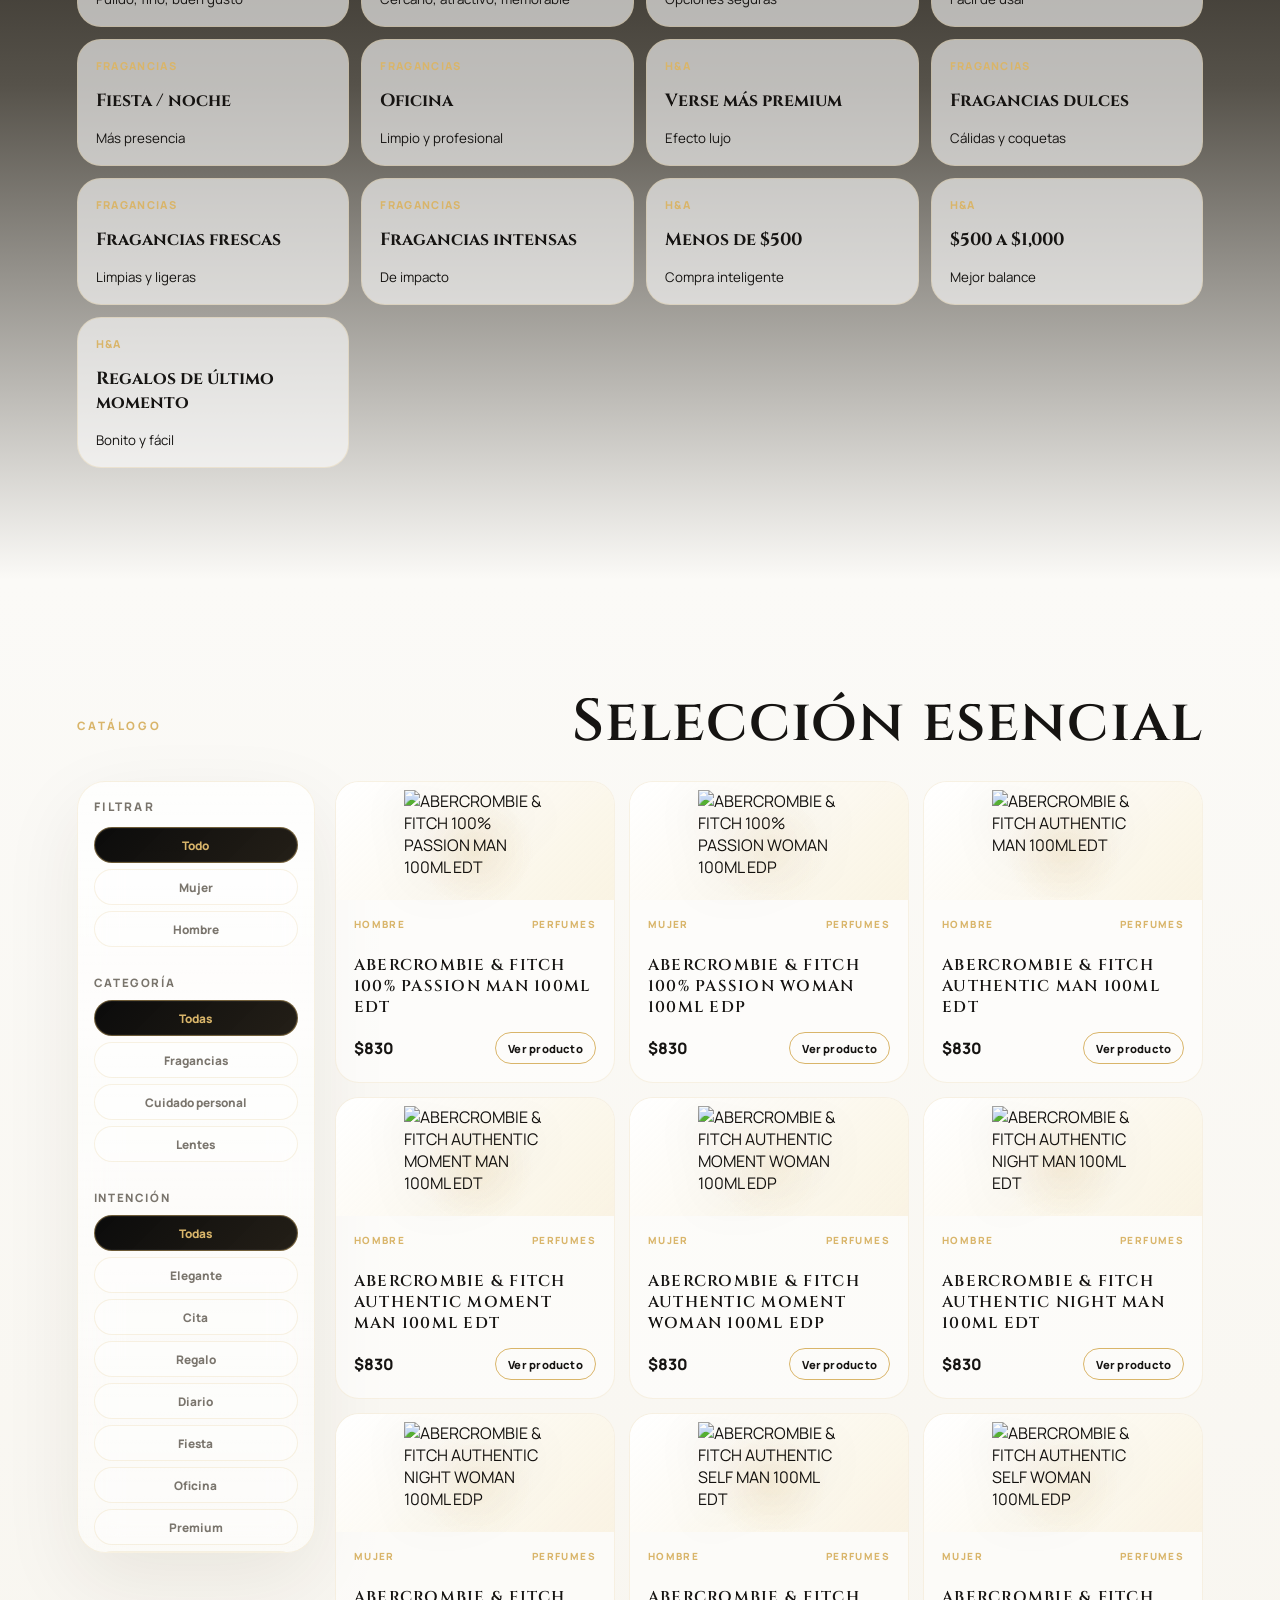
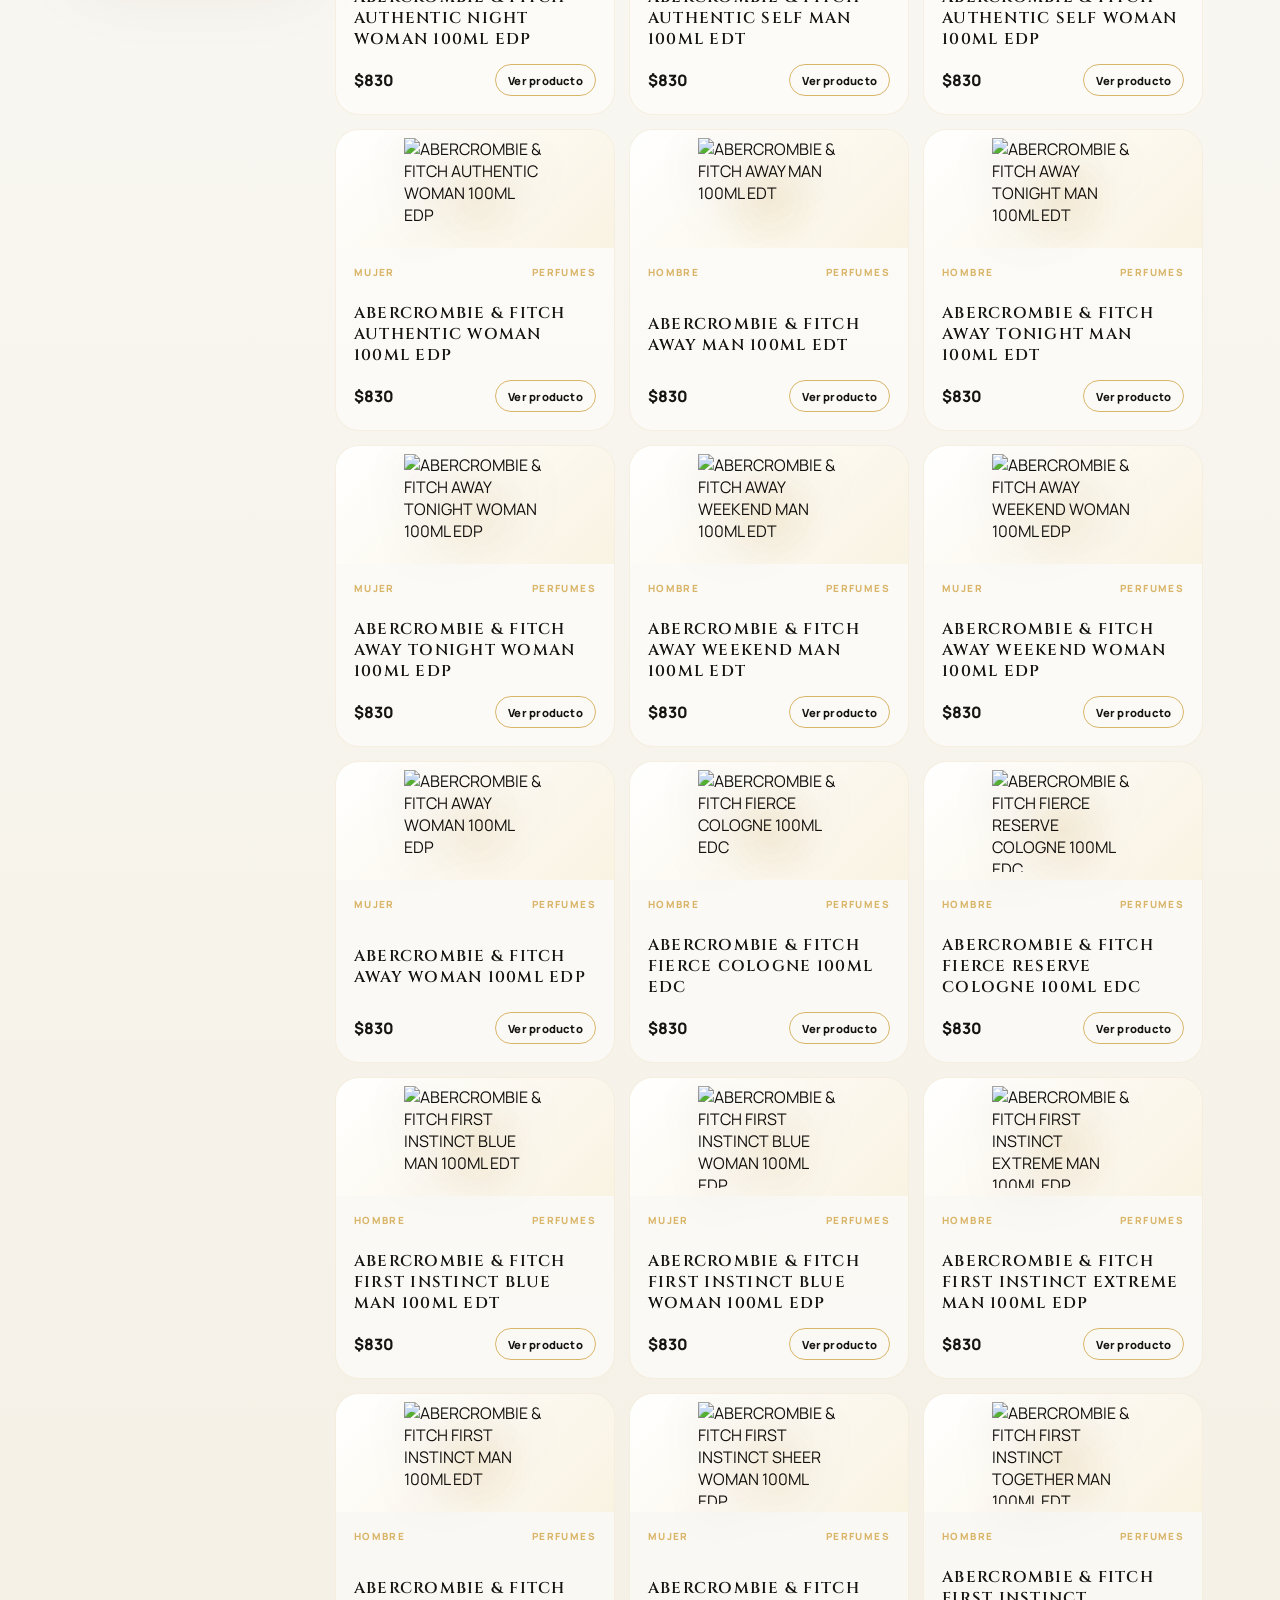
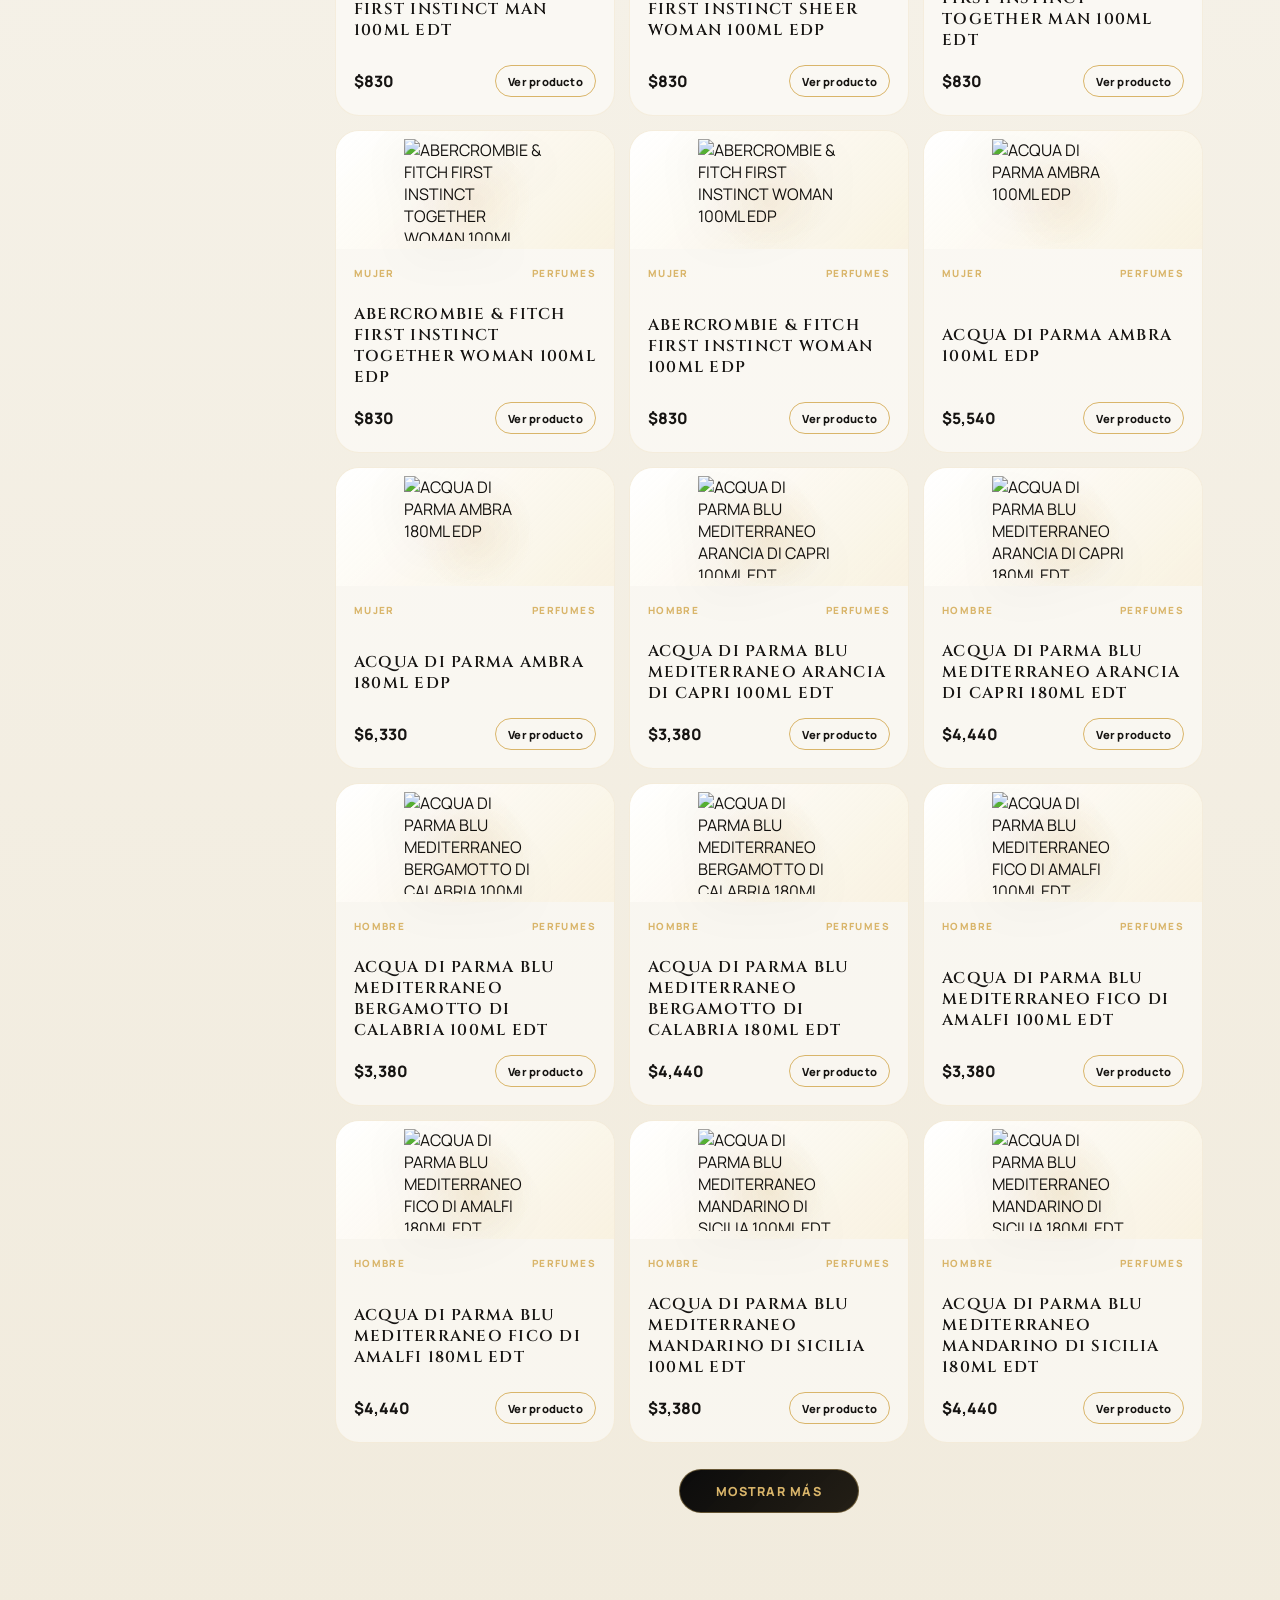
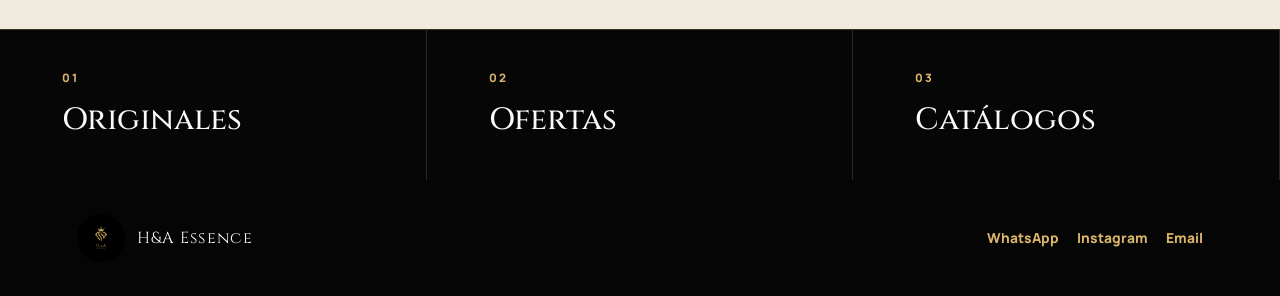
==== commit 70a8d114: "Redesign advisor flow and add product reviews" ====
--- a/index.html
+++ b/index.html
@@ -14,7 +14,7 @@
       href="https://fonts.googleapis.com/css2?family=Cinzel:wght@500;600;700&family=Manrope:wght@400;500;600;700;800&display=swap"
       rel="stylesheet"
     />
-    <link rel="stylesheet" href="styles.css?v=21" />
+    <link rel="stylesheet" href="styles.css?v=22" />
   </head>
   <body>
     <header class="site-header" data-theme="women">
@@ -97,12 +97,13 @@
             <label>
               Producto
               <select id="advisorCategory">
+                <option value="">Elige una opción</option>
                 <option value="fragancias">Perfume</option>
                 <option value="belleza">Cuidado personal</option>
                 <option value="lentes">Lentes</option>
               </select>
             </label>
-            <label class="advisor-question" data-advisor-group="all">
+            <label class="advisor-question" data-advisor-group="fragancias belleza lentes" hidden>
               ¿Para quién es?
               <select id="advisorGender">
                 <option value="all">Regalo / cualquiera</option>
@@ -111,7 +112,7 @@
                 <option value="unisex">Unisex</option>
               </select>
             </label>
-            <label class="advisor-question" data-advisor-group="fragancias">
+            <label class="advisor-question" data-advisor-group="fragancias" hidden>
               Marca
               <select id="advisorBrand">
                 <option value="all">Cualquiera</option>
@@ -124,7 +125,7 @@
                 <option value="calvin">Calvin Klein</option>
               </select>
             </label>
-            <label class="advisor-question" data-advisor-group="fragancias">
+            <label class="advisor-question" data-advisor-group="fragancias" hidden>
               Presentación
               <select id="advisorSet">
                 <option value="all">Cualquiera</option>
@@ -204,7 +205,7 @@
                 <option value="premium">Premium</option>
               </select>
             </label>
-            <label class="advisor-question" data-advisor-group="all">
+            <label class="advisor-question" data-advisor-group="fragancias" hidden>
               Ocasión
               <select id="advisorOccasion">
                 <option value="diario">Diario</option>
@@ -216,7 +217,7 @@
                 <option value="noche">Noche</option>
               </select>
             </label>
-            <label class="advisor-question" data-advisor-group="all">
+            <label class="advisor-question" data-advisor-group="fragancias lentes" hidden>
               Vibra
               <select id="advisorVibe">
                 <option value="elegante">Elegante</option>
@@ -229,7 +230,7 @@
                 <option value="juvenil">Juvenil</option>
               </select>
             </label>
-            <label class="advisor-question" data-advisor-group="all">
+            <label class="advisor-question" data-advisor-group="fragancias belleza lentes" hidden>
               Presupuesto
               <select id="advisorBudget">
                 <option value="500">Menos de $500</option>
@@ -238,7 +239,7 @@
                 <option value="99999">Premium</option>
               </select>
             </label>
-            <label class="advisor-question" data-advisor-group="fragancias">
+            <label class="advisor-question" data-advisor-group="fragancias" hidden>
               Aroma
               <select id="advisorScent">
                 <option value="fresco">Fresco</option>
@@ -249,7 +250,7 @@
                 <option value="suave">Suave</option>
               </select>
             </label>
-            <label class="advisor-question" data-advisor-group="fragancias">
+            <label class="advisor-question" data-advisor-group="fragancias" hidden>
               Duración
               <select id="advisorLongevity">
                 <option value="duradero">Que dure mucho</option>
@@ -257,8 +258,8 @@
               </select>
             </label>
           </div>
-          <button class="advisor-submit" id="advisorSubmit" type="button">Ver recomendaciones</button>
-          <div class="advisor-results" id="advisorResults"></div>
+          <button class="advisor-submit" id="advisorSubmit" type="button" hidden>Ver recomendaciones</button>
+          <div class="advisor-results" id="advisorResults" hidden></div>
         </div>
       </section>
 
@@ -328,23 +329,6 @@
         </div>
       </section>
 
-      <section class="comments-section" id="comentarios">
-        <div class="section-head reveal">
-          <p class="kicker">Comentarios</p>
-          <h2>Lo que buscan nuestros clientes</h2>
-        </div>
-        <div class="comments-card reveal">
-          <div class="comments-list" id="commentsList"></div>
-          <form class="comment-form" id="commentForm">
-            <label>
-              Tu comentario
-              <textarea id="commentInput" placeholder="Cuéntanos qué producto buscas o qué experiencia tuviste"></textarea>
-            </label>
-            <button class="button primary" type="submit">Publicar comentario</button>
-          </form>
-        </div>
-      </section>
-
       <section class="service-band">
         <div class="service-item reveal">
           <span>01</span>
@@ -391,7 +375,7 @@
       </div>
     </footer>
 
-    <script src="products-data.js?v=21"></script>
-    <script src="script.js?v=21"></script>
+    <script src="products-data.js?v=22"></script>
+    <script src="script.js?v=22"></script>
   </body>
 </html>
--- a/styles.css
+++ b/styles.css
@@ -15,6 +15,10 @@
 
 * {
   box-sizing: border-box;
+}
+
+[hidden] {
+  display: none !important;
 }
 
 html {
@@ -472,6 +476,10 @@
   gap: 10px;
 }
 
+.advisor-grid > label:first-child {
+  grid-column: 1 / -1;
+}
+
 .advisor-grid label {
   display: grid;
   gap: 8px;
@@ -1205,6 +1213,7 @@
 }
 
 .product-story,
+.reviews-section,
 .related-section {
   padding-top: clamp(54px, 8vw, 92px);
 }
@@ -1237,6 +1246,137 @@
 .story-grid strong {
   font-size: 1rem;
   line-height: 1.45;
+}
+
+.reviews-layout {
+  display: grid;
+  grid-template-columns: minmax(220px, 0.5fr) minmax(320px, 1fr);
+  gap: 16px;
+  align-items: start;
+  margin-top: 20px;
+}
+
+.reviews-summary,
+.review-form,
+.review-card {
+  border: 1px solid rgba(217, 181, 106, 0.18);
+  border-radius: 24px;
+  background: rgba(255, 255, 255, 0.66);
+  box-shadow: 0 18px 52px rgba(42, 31, 10, 0.06);
+}
+
+.reviews-summary {
+  min-height: 220px;
+  display: grid;
+  align-content: center;
+  justify-items: center;
+  gap: 10px;
+  padding: 22px;
+  text-align: center;
+}
+
+.reviews-summary strong {
+  font-family: var(--display);
+  font-size: clamp(2.8rem, 5vw, 4.8rem);
+  line-height: 1;
+}
+
+.review-stars,
+.review-card-head span,
+.star-picker {
+  display: flex;
+  gap: 4px;
+  color: rgba(217, 181, 106, 0.32);
+}
+
+.review-stars .filled,
+.review-card-head .filled,
+.star-picker button.active {
+  color: var(--gold);
+}
+
+.reviews-summary p {
+  margin: 0;
+  color: var(--muted);
+  line-height: 1.5;
+}
+
+.review-form {
+  display: grid;
+  grid-template-columns: 0.5fr 1fr;
+  gap: 14px;
+  padding: 20px;
+}
+
+.review-form label {
+  display: grid;
+  gap: 8px;
+  color: var(--muted);
+  font-size: 0.7rem;
+  font-weight: 900;
+  letter-spacing: 0.12em;
+  text-transform: uppercase;
+}
+
+.review-form label:has(textarea),
+.review-form button {
+  grid-column: 1 / -1;
+}
+
+.review-form input,
+.review-form textarea {
+  width: 100%;
+  border: 1px solid rgba(217, 181, 106, 0.24);
+  border-radius: 18px;
+  background: rgba(251, 250, 247, 0.82);
+  color: var(--text);
+  font: inherit;
+  outline: none;
+}
+
+.review-form input {
+  min-height: 48px;
+  padding: 0 14px;
+}
+
+.review-form textarea {
+  min-height: 112px;
+  padding: 14px;
+  resize: vertical;
+}
+
+.star-picker button {
+  width: 36px;
+  height: 36px;
+  border: 1px solid rgba(217, 181, 106, 0.2);
+  border-radius: 50%;
+  background: rgba(251, 250, 247, 0.92);
+  color: rgba(217, 181, 106, 0.36);
+  cursor: pointer;
+}
+
+.reviews-list {
+  display: grid;
+  grid-template-columns: repeat(3, minmax(0, 1fr));
+  gap: 12px;
+  margin-top: 16px;
+}
+
+.review-card {
+  padding: 18px;
+}
+
+.review-card-head {
+  display: flex;
+  justify-content: space-between;
+  gap: 12px;
+  align-items: center;
+}
+
+.review-card p {
+  margin: 12px 0 0;
+  color: var(--muted);
+  line-height: 1.55;
 }
 
 .related-grid {
@@ -1325,66 +1465,6 @@
   box-shadow: 0 18px 42px rgba(44, 32, 10, 0.16);
 }
 
-.comments-section {
-  padding: clamp(62px, 8vw, 104px) clamp(18px, 6vw, 92px);
-  background:
-    radial-gradient(circle at 82% 18%, rgba(217, 181, 106, 0.12), transparent 28%),
-    #fbfaf7;
-}
-
-.comments-card {
-  display: grid;
-  grid-template-columns: minmax(0, 0.95fr) minmax(280px, 0.72fr);
-  gap: 18px;
-  padding: clamp(16px, 3vw, 24px);
-  border: 1px solid rgba(217, 181, 106, 0.18);
-  border-radius: 28px;
-  background: rgba(255, 255, 255, 0.68);
-  box-shadow: 0 24px 70px rgba(42, 31, 10, 0.07);
-}
-
-.comments-list {
-  display: grid;
-  gap: 10px;
-}
-
-.comment-item {
-  padding: 14px 16px;
-  border: 1px solid rgba(217, 181, 106, 0.18);
-  border-radius: 18px;
-  color: var(--muted);
-  background: rgba(251, 250, 247, 0.82);
-  line-height: 1.55;
-}
-
-.comment-form {
-  display: grid;
-  gap: 12px;
-}
-
-.comment-form label {
-  display: grid;
-  gap: 10px;
-  color: var(--muted);
-  font-size: 0.72rem;
-  font-weight: 900;
-  letter-spacing: 0.12em;
-  text-transform: uppercase;
-}
-
-.comment-form textarea {
-  width: 100%;
-  min-height: 132px;
-  resize: vertical;
-  border: 1px solid rgba(217, 181, 106, 0.24);
-  border-radius: 18px;
-  padding: 14px;
-  color: var(--text);
-  background: rgba(255, 255, 255, 0.82);
-  font: 700 0.94rem var(--body);
-  outline: none;
-}
-
 .load-more[hidden] {
   display: none;
 }
@@ -1565,16 +1645,14 @@
     grid-template-columns: repeat(2, minmax(0, 1fr));
   }
 
-  .curated-products {
+  .curated-products,
+  .reviews-list {
     grid-template-columns: repeat(2, minmax(0, 1fr));
-  }
-
-  .comments-card {
-    grid-template-columns: 1fr;
   }
 
   .product-hero-detail,
   .story-grid,
+  .reviews-layout,
   .related-grid {
     grid-template-columns: 1fr;
   }
@@ -1600,8 +1678,7 @@
   .catalog-section,
   .advisor-section,
   .intent-section,
-  .curated-section,
-  .comments-section {
+  .curated-section {
     padding-inline: clamp(24px, 5vw, 52px);
   }
 
@@ -1735,7 +1812,9 @@
   .advisor-grid,
   .intent-grid,
   .curated-products,
-  .comments-card {
+  .reviews-layout,
+  .reviews-list,
+  .review-form {
     grid-template-columns: 1fr;
   }
 
@@ -1755,8 +1834,7 @@
   .catalog-section,
   .advisor-section,
   .intent-section,
-  .curated-section,
-  .comments-section {
+  .curated-section {
     padding: 54px 14px;
   }
 
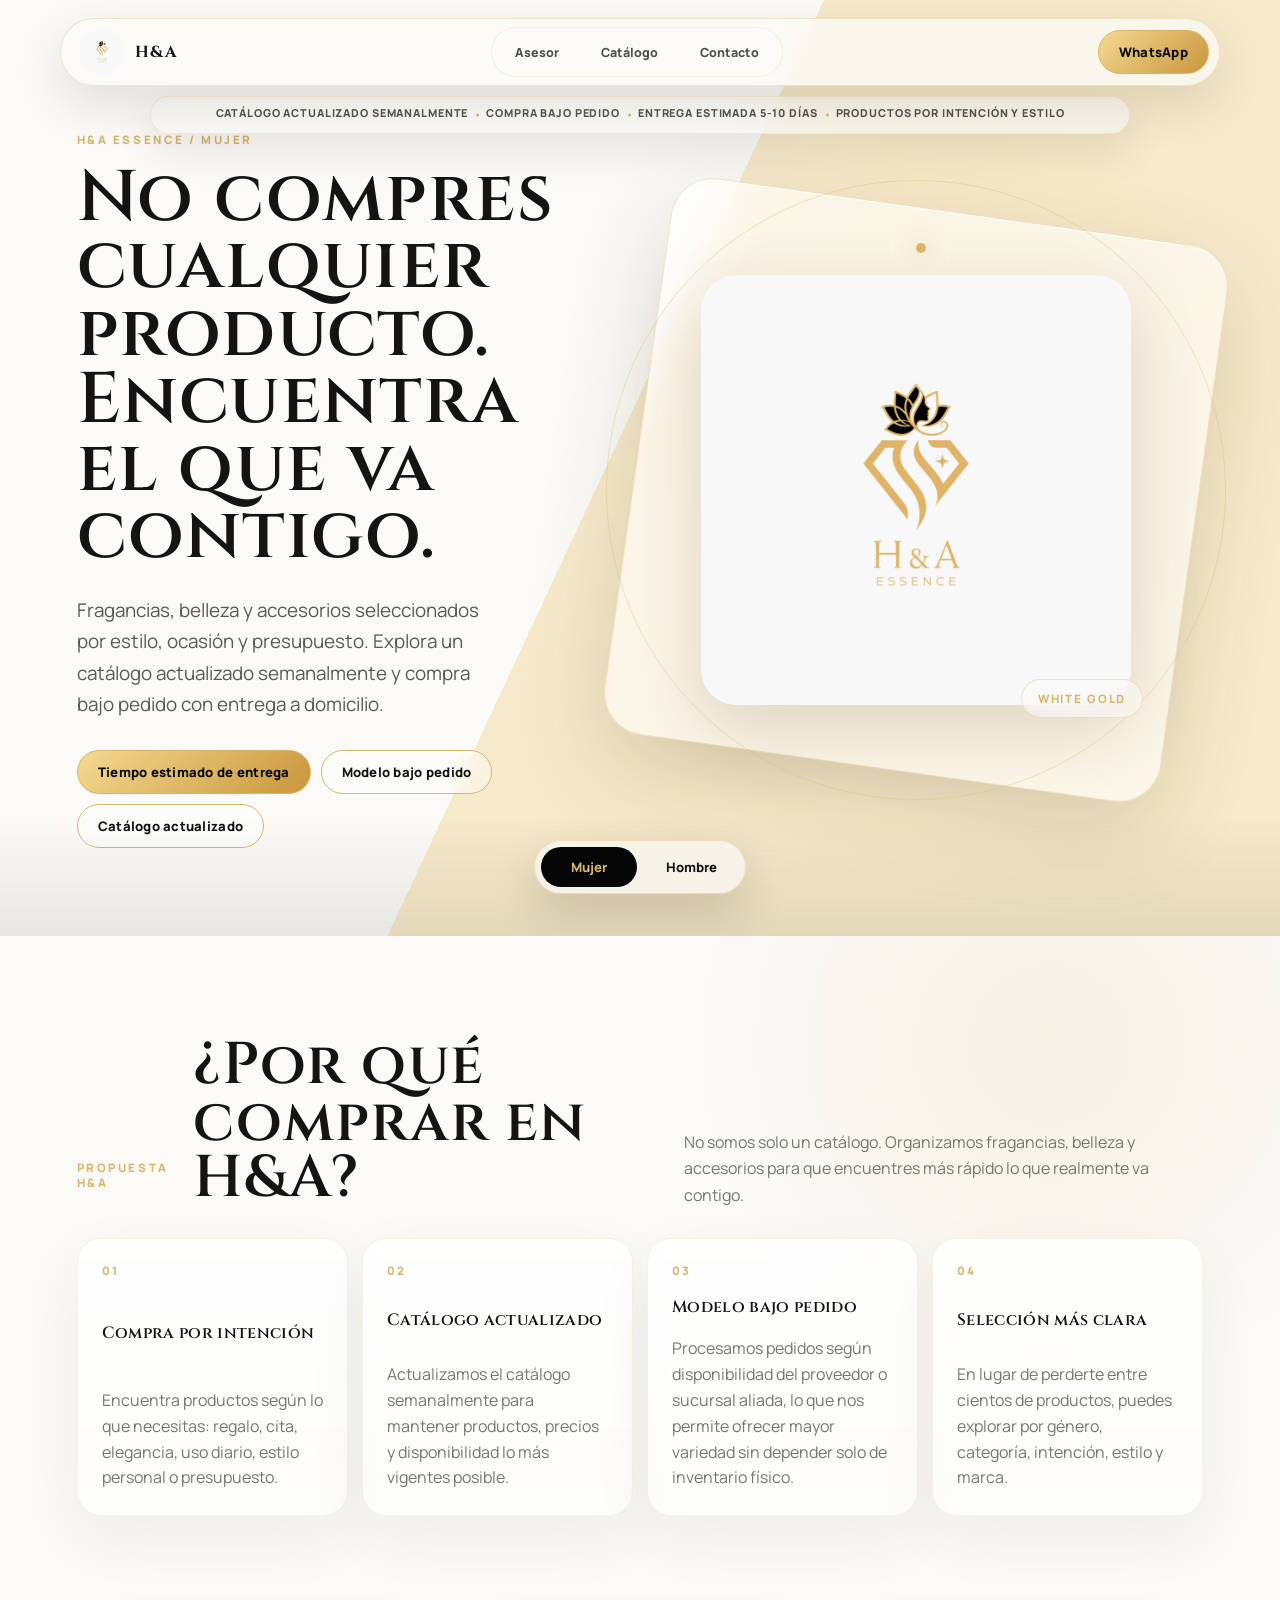
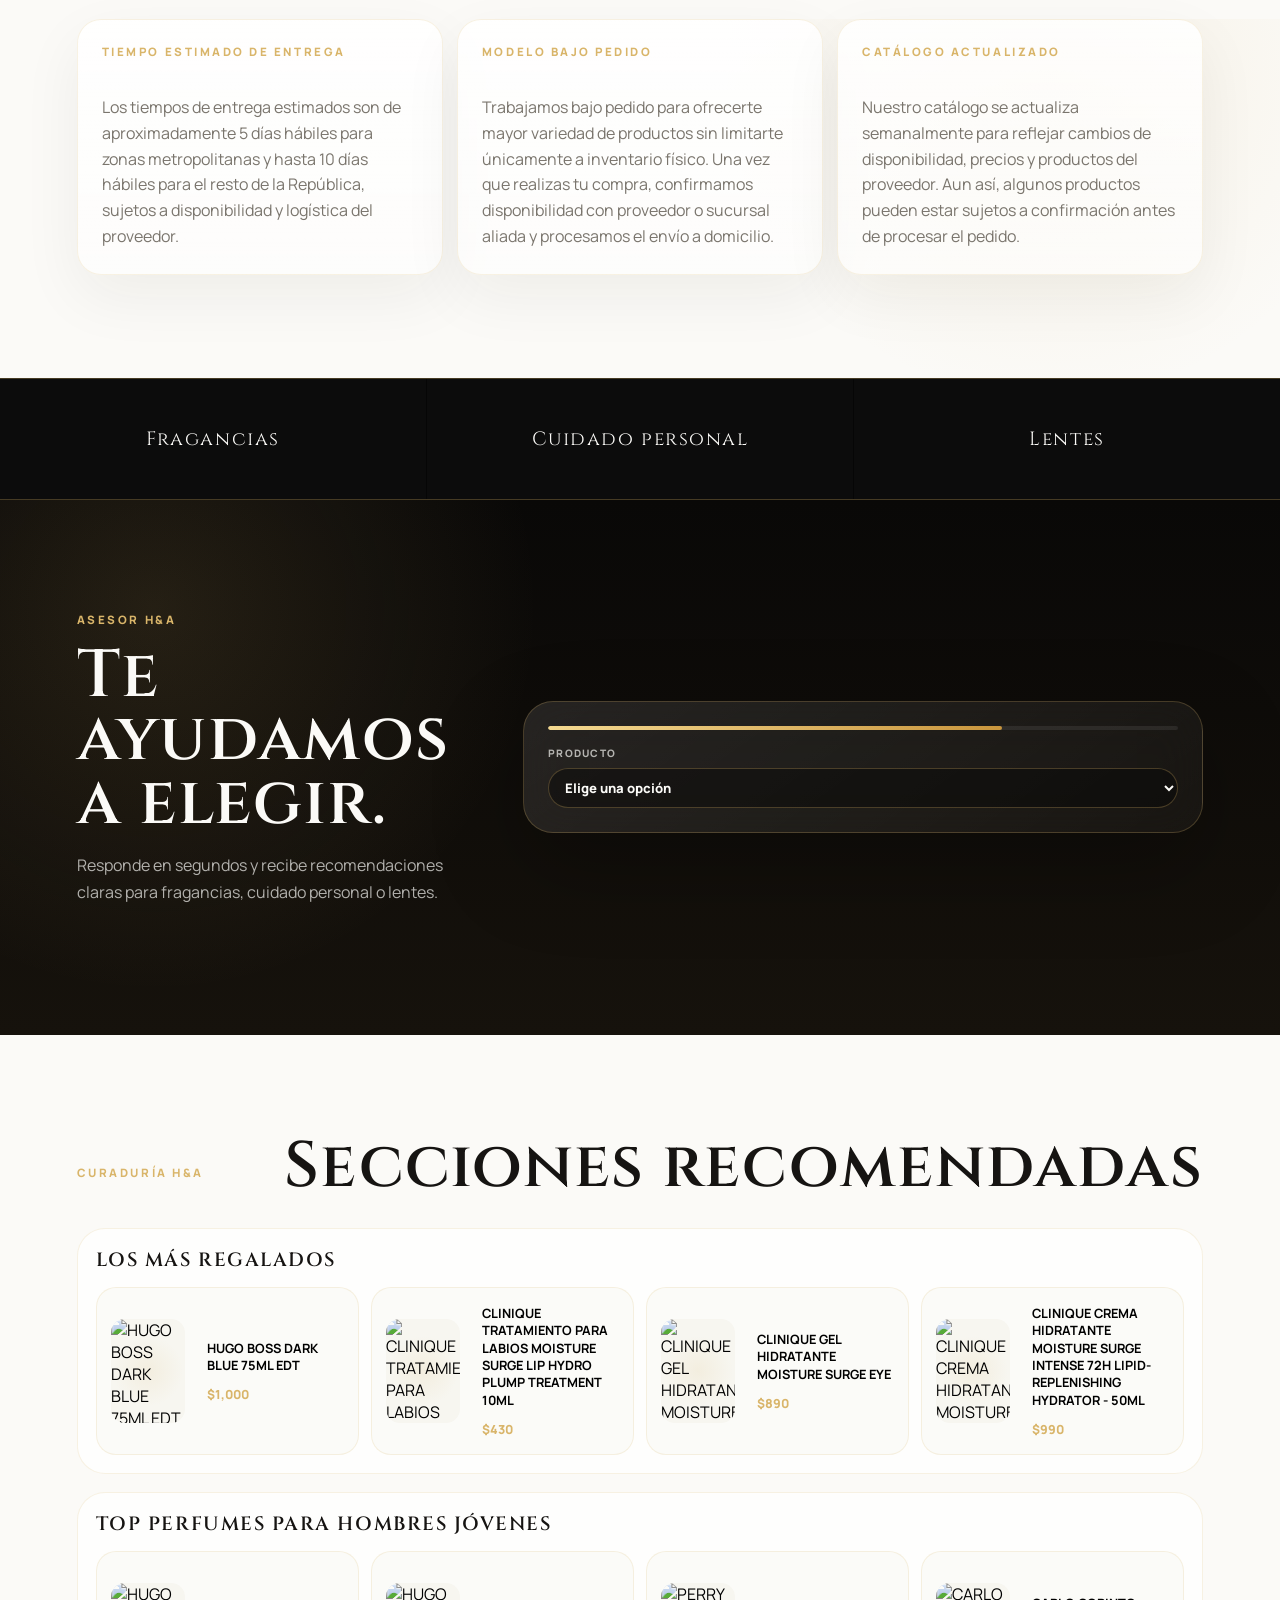
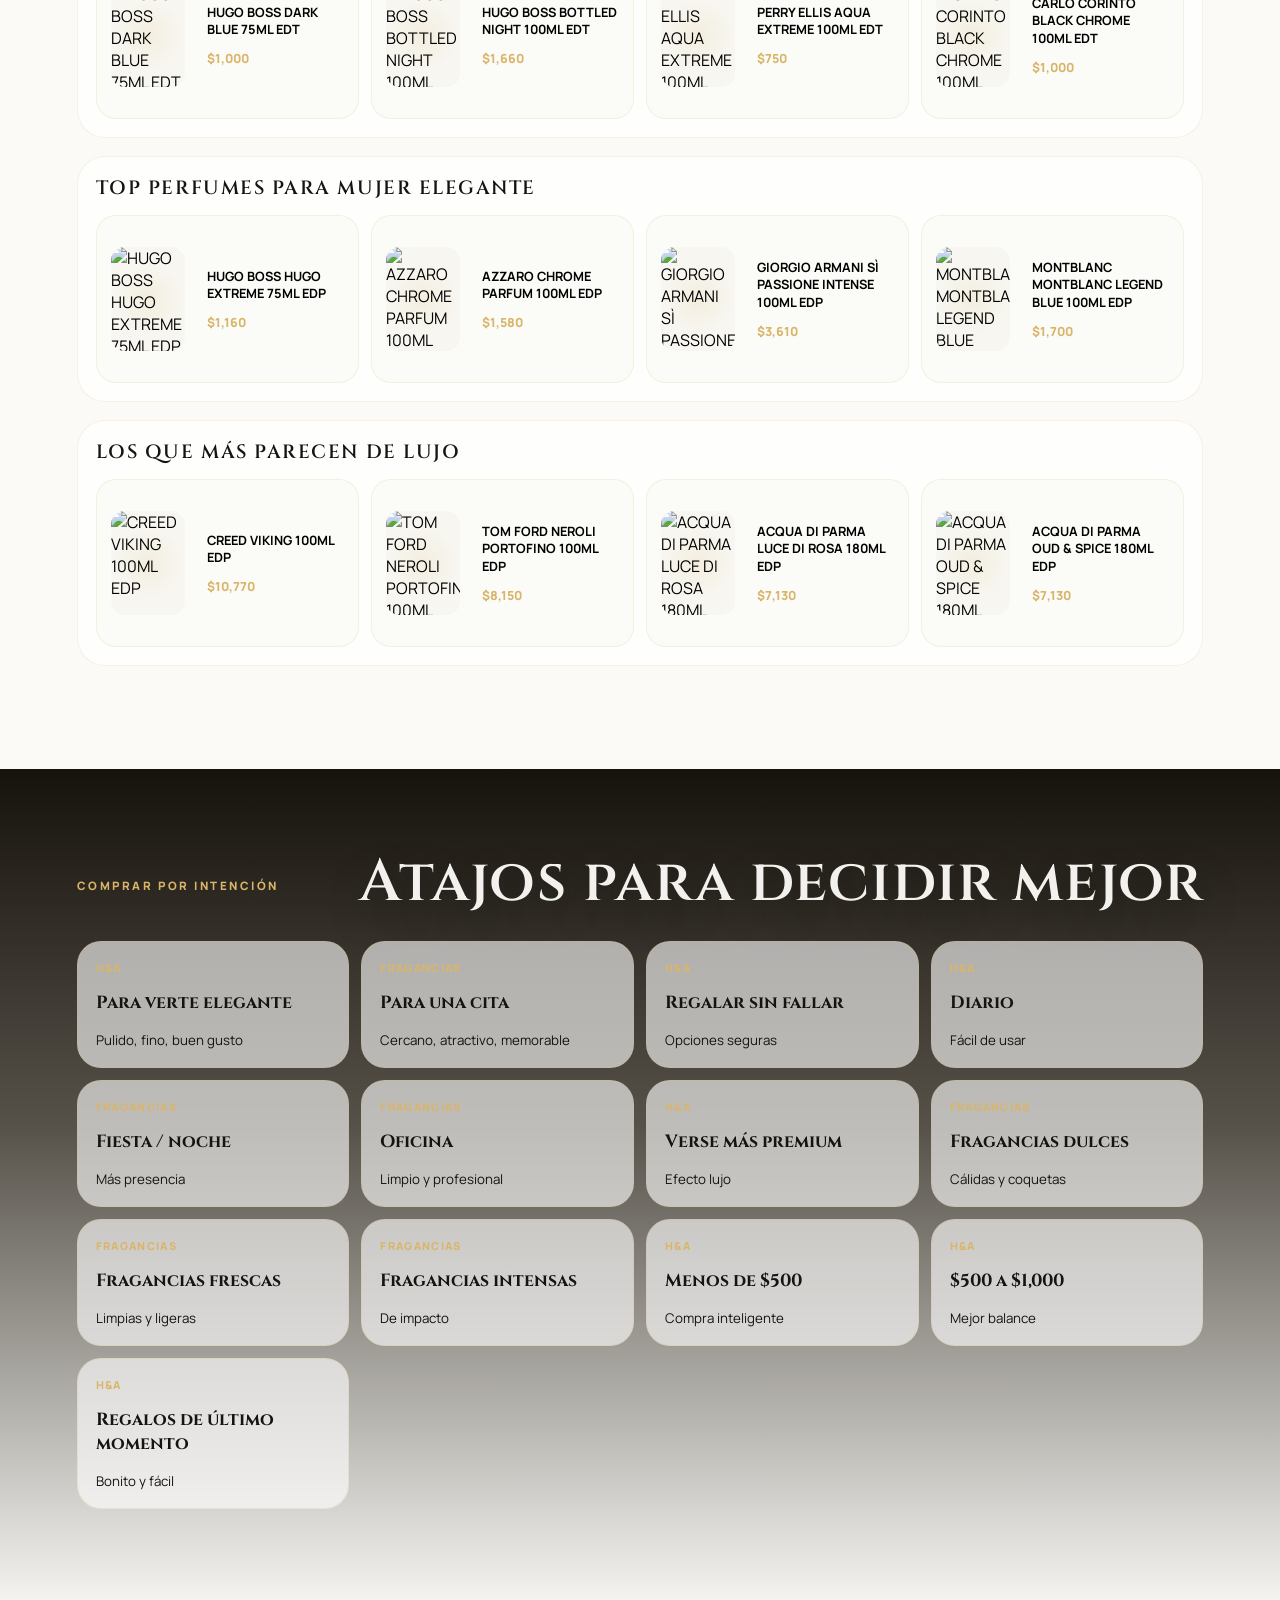
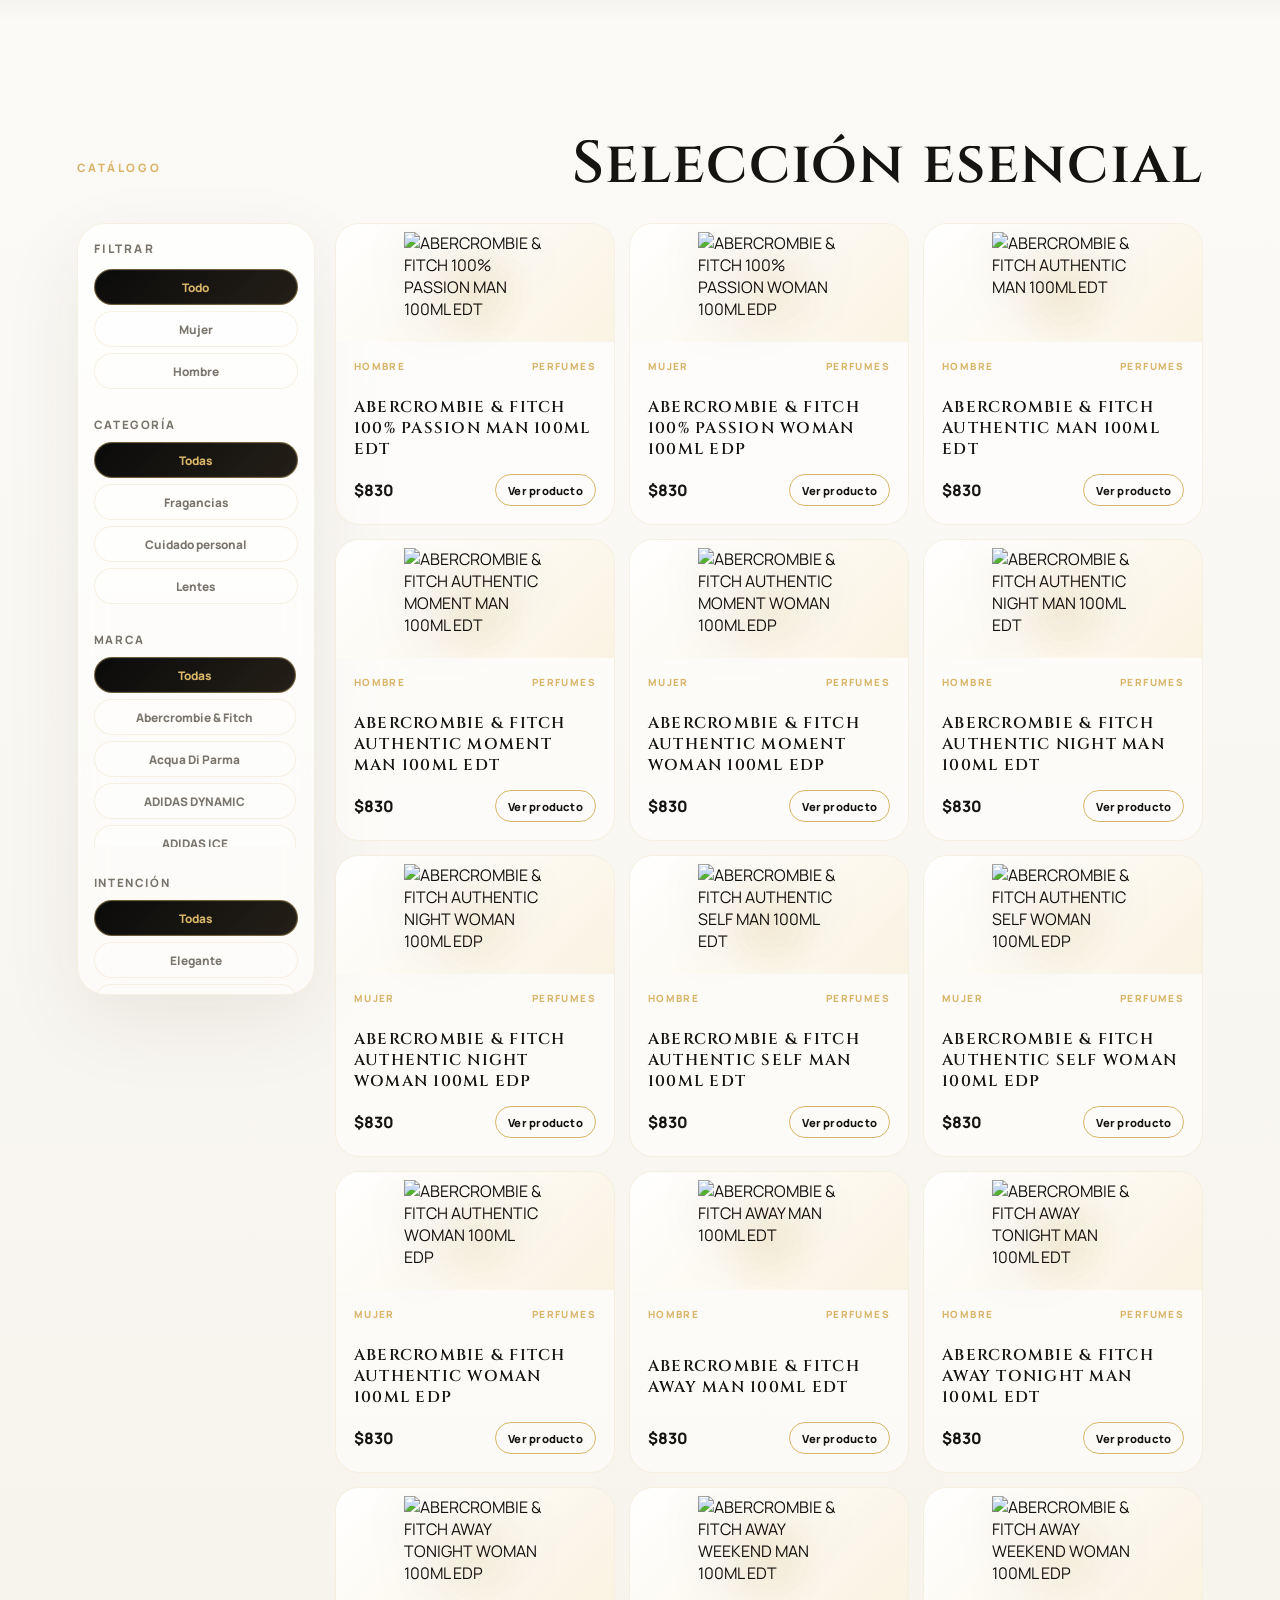
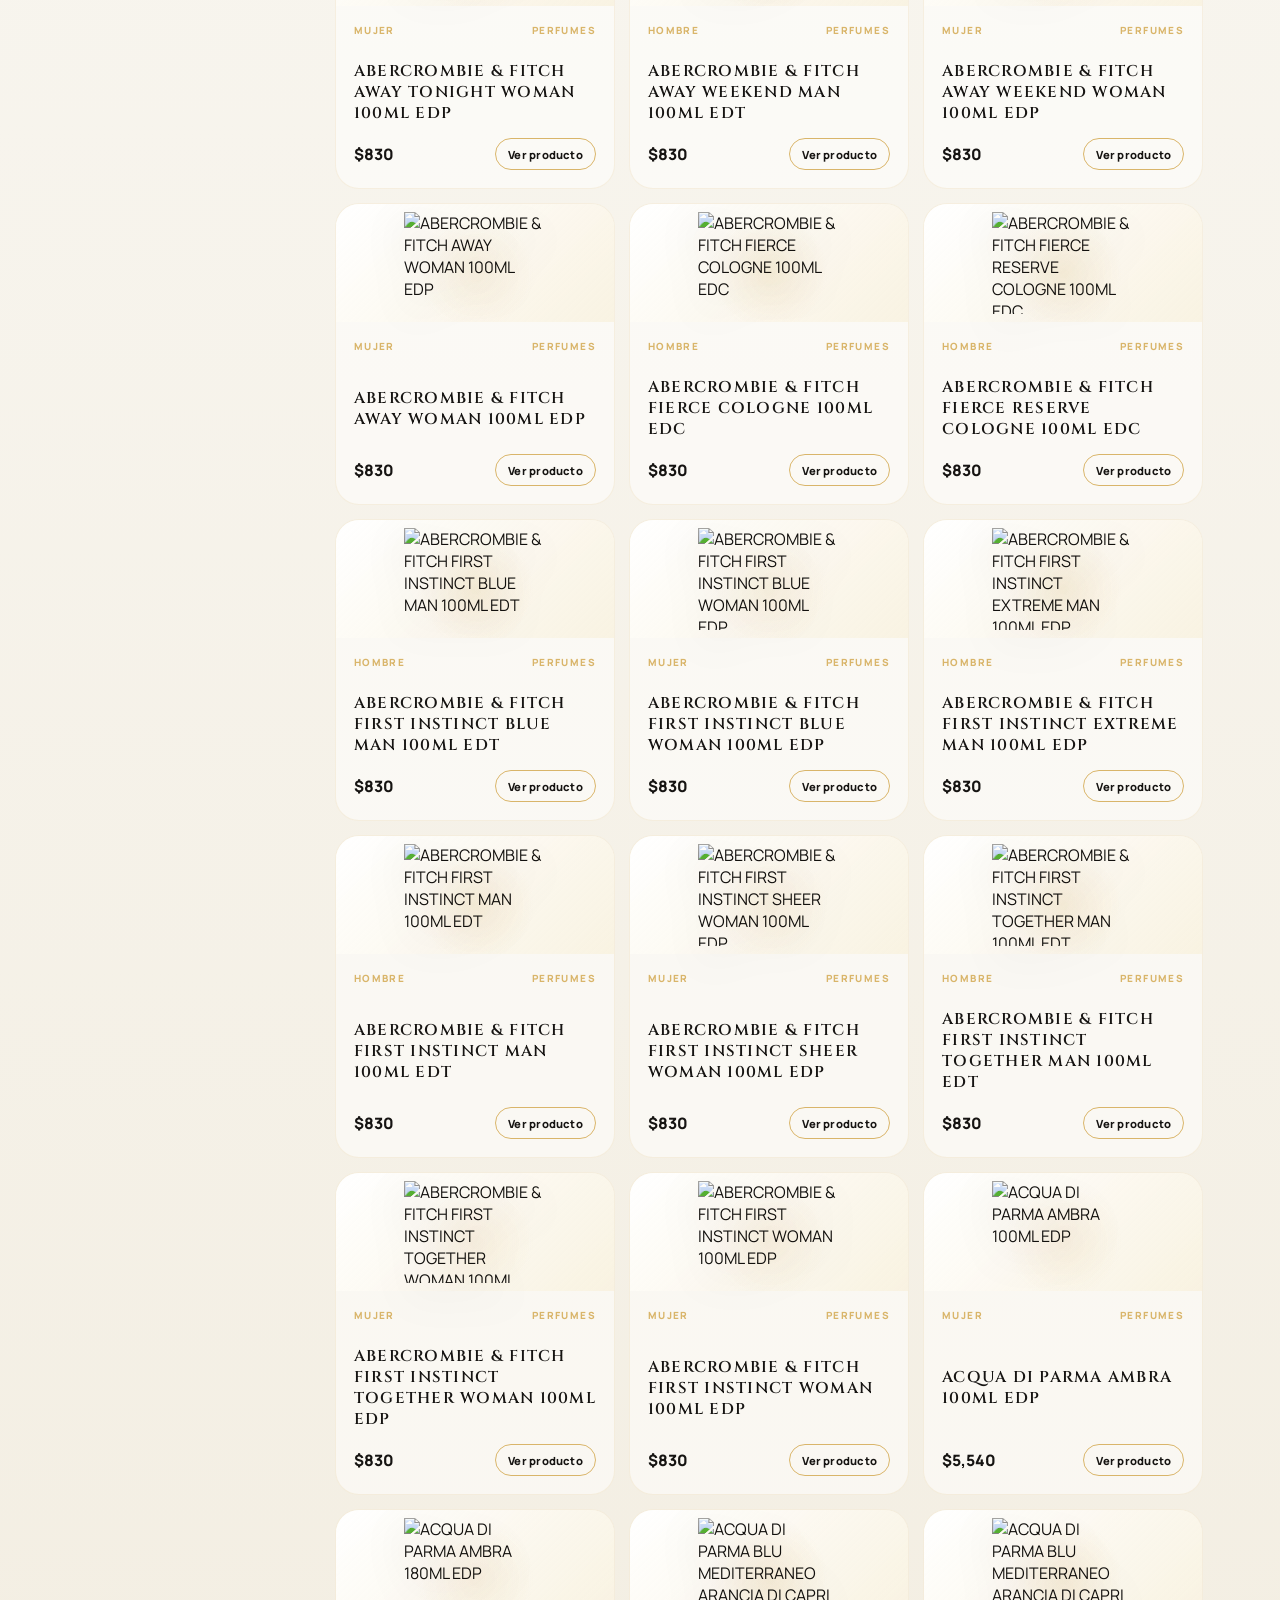
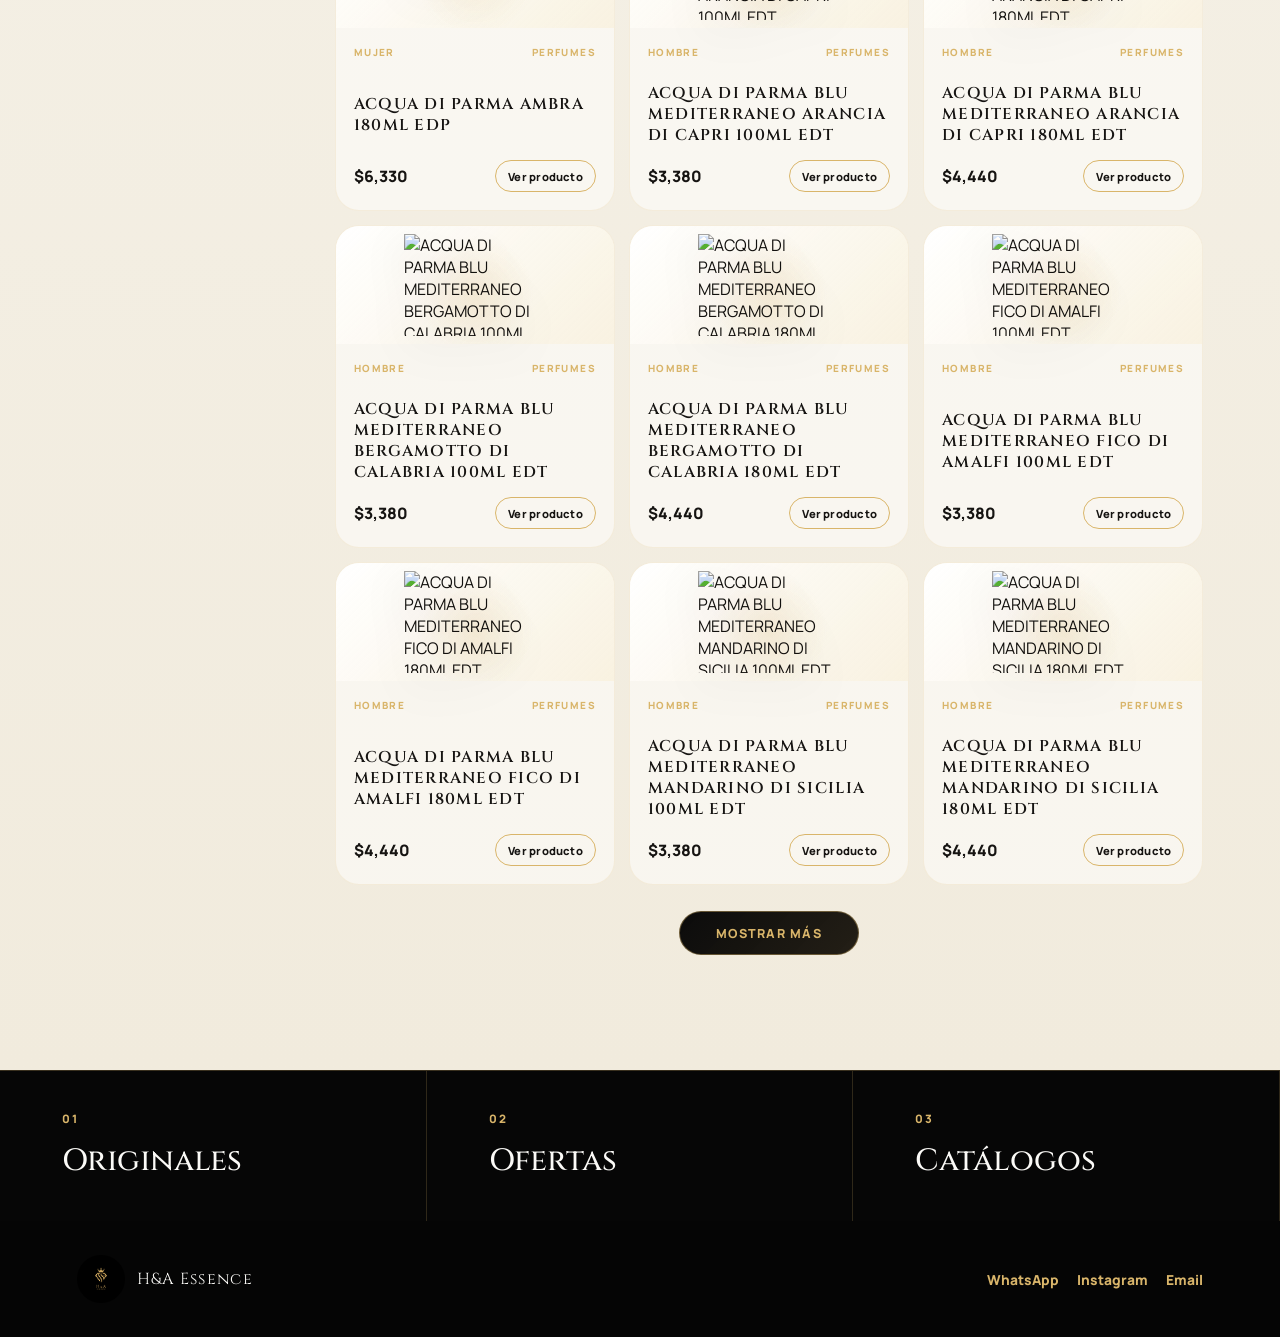
==== commit 1edfa98d: "Clarify H&A value proposition and add brand filter" ====
--- a/index.html
+++ b/index.html
@@ -6,7 +6,7 @@
     <title>H&A Essence | Luxury Care Store</title>
     <meta
       name="description"
-      content="H&A Essence: fragancias, cuidado personal y lentes en una experiencia premium."
+      content="H&A Essence: fragancias, belleza y accesorios seleccionados por estilo, ocasión y presupuesto, con catálogo actualizado semanalmente."
     />
     <link rel="preconnect" href="https://fonts.googleapis.com" />
     <link rel="preconnect" href="https://fonts.gstatic.com" crossorigin />
@@ -14,7 +14,7 @@
       href="https://fonts.googleapis.com/css2?family=Cinzel:wght@500;600;700&family=Manrope:wght@400;500;600;700;800&display=swap"
       rel="stylesheet"
     />
-    <link rel="stylesheet" href="styles.css?v=22" />
+    <link rel="stylesheet" href="styles.css?v=23" />
   </head>
   <body>
     <header class="site-header" data-theme="women">
@@ -32,17 +32,28 @@
       <a class="header-cta" href="https://wa.me/525586730688" target="_blank" rel="noreferrer">WhatsApp</a>
     </header>
 
+    <div class="value-bar" aria-label="Beneficios H&A">
+      <span>Catálogo actualizado semanalmente</span>
+      <span>Compra bajo pedido</span>
+      <span>Entrega estimada 5-10 días</span>
+      <span>Productos por intención y estilo</span>
+    </div>
+
     <main>
       <section class="hero" id="inicio">
         <div class="hero-slider" aria-live="polite">
           <article class="hero-panel active" data-theme="women">
             <div class="hero-copy">
               <p class="kicker">H&A Essence / Mujer</p>
-              <h1>Care with precision.</h1>
-              <p class="hero-text">Fragancias, cuidado personal y lentes en una selección limpia.</p>
+              <h1>No compres cualquier producto. Encuentra el que va contigo.</h1>
+              <p class="hero-text">
+                Fragancias, belleza y accesorios seleccionados por estilo, ocasión y presupuesto.
+                Explora un catálogo actualizado semanalmente y compra bajo pedido con entrega a domicilio.
+              </p>
               <div class="hero-actions">
-                <a class="button primary" href="#catalogo" data-filter="women">Explorar mujer</a>
-                <a class="button ghost-link" href="#asesor">Asesoría</a>
+                <a class="button primary" href="#tiempo-entrega">Tiempo estimado de entrega</a>
+                <a class="button ghost-link" href="#modelo-pedido">Modelo bajo pedido</a>
+                <a class="button ghost-link" href="#catalogo-actualizado">Catálogo actualizado</a>
               </div>
             </div>
             <div class="brand-stage" aria-hidden="true">
@@ -55,11 +66,15 @@
           <article class="hero-panel" data-theme="men">
             <div class="hero-copy">
               <p class="kicker">H&A Essence / Hombre</p>
-              <h1>Dark luxury, clean form.</h1>
-              <p class="hero-text">Fragancias, lentes y accesorios con presencia sobria.</p>
+              <h1>No compres cualquier producto. Encuentra el que va contigo.</h1>
+              <p class="hero-text">
+                Fragancias, belleza y accesorios seleccionados por estilo, ocasión y presupuesto.
+                Explora un catálogo actualizado semanalmente y compra bajo pedido con entrega a domicilio.
+              </p>
               <div class="hero-actions">
-                <a class="button primary" href="#catalogo" data-filter="men">Explorar hombre</a>
-                <a class="button ghost-link dark" href="#asesor">Asesoría</a>
+                <a class="button primary" href="#tiempo-entrega">Tiempo estimado de entrega</a>
+                <a class="button ghost-link dark" href="#modelo-pedido">Modelo bajo pedido</a>
+                <a class="button ghost-link dark" href="#catalogo-actualizado">Catálogo actualizado</a>
               </div>
             </div>
             <div class="brand-stage dark" aria-hidden="true">
@@ -73,6 +88,61 @@
         <div class="hero-switch" aria-label="Cambiar línea">
           <button class="switch-dot active" type="button" data-slide="0">Mujer</button>
           <button class="switch-dot" type="button" data-slide="1">Hombre</button>
+        </div>
+      </section>
+
+      <section class="why-section">
+        <div class="section-head reveal">
+          <p class="kicker">Propuesta H&A</p>
+          <h2>¿Por qué comprar en H&A?</h2>
+          <p>
+            No somos solo un catálogo. Organizamos fragancias, belleza y accesorios para que encuentres más rápido lo que realmente va contigo.
+          </p>
+        </div>
+        <div class="why-grid reveal">
+          <article>
+            <span>01</span>
+            <h3>Compra por intención</h3>
+            <p>Encuentra productos según lo que necesitas: regalo, cita, elegancia, uso diario, estilo personal o presupuesto.</p>
+          </article>
+          <article id="catalogo-actualizado">
+            <span>02</span>
+            <h3>Catálogo actualizado</h3>
+            <p>Actualizamos el catálogo semanalmente para mantener productos, precios y disponibilidad lo más vigentes posible.</p>
+          </article>
+          <article id="modelo-pedido">
+            <span>03</span>
+            <h3>Modelo bajo pedido</h3>
+            <p>Procesamos pedidos según disponibilidad del proveedor o sucursal aliada, lo que nos permite ofrecer mayor variedad sin depender solo de inventario físico.</p>
+          </article>
+          <article>
+            <span>04</span>
+            <h3>Selección más clara</h3>
+            <p>En lugar de perderte entre cientos de productos, puedes explorar por género, categoría, intención, estilo y marca.</p>
+          </article>
+        </div>
+      </section>
+
+      <section class="commerce-info-section">
+        <div class="commerce-info-grid reveal">
+          <article id="tiempo-entrega">
+            <p class="kicker">Tiempo estimado de entrega</p>
+            <p>
+              Los tiempos de entrega estimados son de aproximadamente 5 días hábiles para zonas metropolitanas y hasta 10 días hábiles para el resto de la República, sujetos a disponibilidad y logística del proveedor.
+            </p>
+          </article>
+          <article>
+            <p class="kicker">Modelo bajo pedido</p>
+            <p>
+              Trabajamos bajo pedido para ofrecerte mayor variedad de productos sin limitarte únicamente a inventario físico. Una vez que realizas tu compra, confirmamos disponibilidad con proveedor o sucursal aliada y procesamos el envío a domicilio.
+            </p>
+          </article>
+          <article>
+            <p class="kicker">Catálogo actualizado</p>
+            <p>
+              Nuestro catálogo se actualiza semanalmente para reflejar cambios de disponibilidad, precios y productos del proveedor. Aun así, algunos productos pueden estar sujetos a confirmación antes de procesar el pedido.
+            </p>
+          </article>
         </div>
       </section>
 
@@ -300,6 +370,10 @@
               <button class="category-filter-button" type="button" data-category="fragancias">Fragancias</button>
               <button class="category-filter-button" type="button" data-category="belleza">Cuidado personal</button>
               <button class="category-filter-button" type="button" data-category="lentes">Lentes</button>
+            </div>
+            <div class="brand-filter" aria-label="Filtrar por marca">
+              <p class="filter-label">Marca</p>
+              <div class="brand-filter-list" id="brandFilterList"></div>
             </div>
             <div class="intent-filter" aria-label="Filtrar por intención">
               <p class="filter-label">Intención</p>
@@ -375,7 +449,7 @@
       </div>
     </footer>
 
-    <script src="products-data.js?v=22"></script>
-    <script src="script.js?v=22"></script>
+    <script src="products-data.js?v=23"></script>
+    <script src="script.js?v=23"></script>
   </body>
 </html>
--- a/styles.css
+++ b/styles.css
@@ -163,6 +163,48 @@
   box-shadow: 0 14px 34px rgba(164, 117, 34, 0.28);
 }
 
+.value-bar {
+  position: fixed;
+  top: 96px;
+  left: 50%;
+  z-index: 29;
+  width: min(980px, calc(100% - 42px));
+  min-height: 38px;
+  display: grid;
+  grid-template-columns: repeat(4, max-content);
+  justify-content: center;
+  gap: 18px;
+  padding: 8px 16px;
+  border: 1px solid rgba(217, 181, 106, 0.22);
+  border-radius: 999px;
+  color: rgba(22, 20, 18, 0.72);
+  background: rgba(251, 250, 247, 0.7);
+  box-shadow: 0 16px 42px rgba(32, 24, 10, 0.1);
+  backdrop-filter: blur(18px);
+  transform: translateX(-50%);
+}
+
+.value-bar span {
+  position: relative;
+  font-size: 0.68rem;
+  font-weight: 900;
+  letter-spacing: 0.08em;
+  text-transform: uppercase;
+  white-space: nowrap;
+}
+
+.value-bar span + span::before {
+  content: "";
+  position: absolute;
+  left: -10px;
+  top: 50%;
+  width: 3px;
+  height: 3px;
+  border-radius: 50%;
+  background: var(--gold);
+  transform: translateY(-50%);
+}
+
 .hero {
   min-height: clamp(820px, 104svh, 980px);
   position: relative;
@@ -222,6 +264,11 @@
   max-width: 640px;
 }
 
+.hero-copy h1 {
+  max-width: 760px;
+  font-size: clamp(3rem, 5.6vw, 5.8rem);
+}
+
 .kicker {
   margin: 0 0 18px;
   color: var(--gold);
@@ -269,6 +316,8 @@
 
 .hero-actions {
   display: flex;
+  flex-wrap: wrap;
+  gap: 10px;
   margin-top: 30px;
 }
 
@@ -400,6 +449,81 @@
   border-block: 1px solid rgba(217, 181, 106, 0.3);
 }
 
+.why-section,
+.commerce-info-section {
+  padding: clamp(64px, 8vw, 106px) clamp(18px, 6vw, 92px);
+  background:
+    radial-gradient(circle at 82% 16%, rgba(217, 181, 106, 0.12), transparent 30%),
+    #fbfaf7;
+}
+
+#tiempo-entrega,
+#modelo-pedido,
+#catalogo-actualizado,
+#catalogo {
+  scroll-margin-top: 150px;
+}
+
+.why-section .section-head p:not(.kicker) {
+  max-width: 680px;
+  margin: 14px 0 0;
+  color: var(--muted);
+  line-height: 1.65;
+}
+
+.why-grid,
+.commerce-info-grid {
+  display: grid;
+  grid-template-columns: repeat(4, minmax(0, 1fr));
+  gap: 14px;
+  margin-top: 28px;
+}
+
+.why-grid article,
+.commerce-info-grid article {
+  min-height: 230px;
+  display: grid;
+  align-content: space-between;
+  gap: 18px;
+  padding: clamp(18px, 2.2vw, 24px);
+  border: 1px solid rgba(217, 181, 106, 0.18);
+  border-radius: 24px;
+  background:
+    linear-gradient(180deg, rgba(255, 255, 255, 0.86), rgba(255, 255, 255, 0.58));
+  box-shadow: 0 22px 62px rgba(42, 31, 10, 0.06);
+}
+
+.why-grid span {
+  color: var(--gold);
+  font-size: 0.72rem;
+  font-weight: 900;
+  letter-spacing: 0.16em;
+}
+
+.why-grid h3 {
+  font-size: 1.02rem;
+}
+
+.why-grid p,
+.commerce-info-grid p:not(.kicker) {
+  margin: 0;
+  color: var(--muted);
+  line-height: 1.62;
+}
+
+.commerce-info-section {
+  padding-top: 0;
+}
+
+.commerce-info-grid {
+  grid-template-columns: repeat(3, minmax(0, 1fr));
+  margin-top: 0;
+}
+
+.commerce-info-grid article {
+  min-height: 210px;
+}
+
 .collection-pill {
   min-height: 120px;
   border: 0;
@@ -747,6 +871,7 @@
 
 .segmented,
 .category-filter,
+.brand-filter,
 .intent-filter {
   display: grid;
   grid-template-columns: 1fr;
@@ -754,8 +879,26 @@
   margin-bottom: 16px;
 }
 
+.brand-filter-list {
+  max-height: 190px;
+  display: grid;
+  gap: 6px;
+  padding-right: 2px;
+  overflow-y: auto;
+}
+
+.brand-filter-list::-webkit-scrollbar {
+  width: 5px;
+}
+
+.brand-filter-list::-webkit-scrollbar-thumb {
+  background: rgba(217, 181, 106, 0.44);
+  border-radius: 999px;
+}
+
 .filter,
 .category-filter-button,
+.brand-filter-button,
 .intent-filter-button {
   height: 36px;
   border: 1px solid rgba(217, 181, 106, 0.18);
@@ -770,6 +913,7 @@
 
 .filter:hover,
 .category-filter-button:hover,
+.brand-filter-button:hover,
 .intent-filter-button:hover {
   border-color: rgba(217, 181, 106, 0.42);
   color: var(--text);
@@ -778,6 +922,7 @@
 
 .filter.active,
 .category-filter-button.active,
+.brand-filter-button.active,
 .intent-filter-button.active {
   color: var(--gold);
   border-color: rgba(217, 181, 106, 0.46);
@@ -1588,7 +1733,7 @@
 
   .hero-copy h1 {
     max-width: 700px;
-    font-size: clamp(4.2rem, 11vw, 7rem);
+    font-size: clamp(3.2rem, 9vw, 5.4rem);
   }
 
   .brand-stage {
@@ -1628,6 +1773,17 @@
     grid-template-columns: repeat(2, minmax(0, 1fr));
   }
 
+  .value-bar {
+    width: min(900px, calc(100% - 28px));
+    grid-template-columns: repeat(2, max-content);
+    border-radius: 24px;
+  }
+
+  .why-grid,
+  .commerce-info-grid {
+    grid-template-columns: repeat(2, minmax(0, 1fr));
+  }
+
   .product-card {
     min-height: 238px;
   }
@@ -1678,7 +1834,9 @@
   .catalog-section,
   .advisor-section,
   .intent-section,
-  .curated-section {
+  .curated-section,
+  .why-section,
+  .commerce-info-section {
     padding-inline: clamp(24px, 5vw, 52px);
   }
 
@@ -1736,16 +1894,35 @@
     padding: 0 12px;
   }
 
+  .value-bar {
+    top: 116px;
+    width: calc(100% - 18px);
+    display: flex;
+    justify-content: flex-start;
+    gap: 18px;
+    overflow-x: auto;
+    border-radius: 18px;
+    scrollbar-width: none;
+  }
+
+  .value-bar::-webkit-scrollbar {
+    display: none;
+  }
+
   .hero-panel {
     min-height: 100svh;
     align-content: start;
     gap: 10px;
-    padding: 132px 16px 104px;
+    padding: 174px 16px 104px;
   }
 
   h1 {
     font-size: clamp(2.8rem, 14vw, 4.7rem);
     line-height: 0.98;
+  }
+
+  .hero-copy h1 {
+    font-size: clamp(2.45rem, 11vw, 3.8rem);
   }
 
   h2 {
@@ -1811,6 +1988,8 @@
   .advisor-results,
   .advisor-grid,
   .intent-grid,
+  .why-grid,
+  .commerce-info-grid,
   .curated-products,
   .reviews-layout,
   .reviews-list,
@@ -1834,7 +2013,9 @@
   .catalog-section,
   .advisor-section,
   .intent-section,
-  .curated-section {
+  .curated-section,
+  .why-section,
+  .commerce-info-section {
     padding: 54px 14px;
   }
 
@@ -1849,6 +2030,7 @@
 
   .filter,
   .category-filter-button,
+  .brand-filter-button,
   .intent-filter-button {
     height: 40px;
     font-size: 0.76rem;
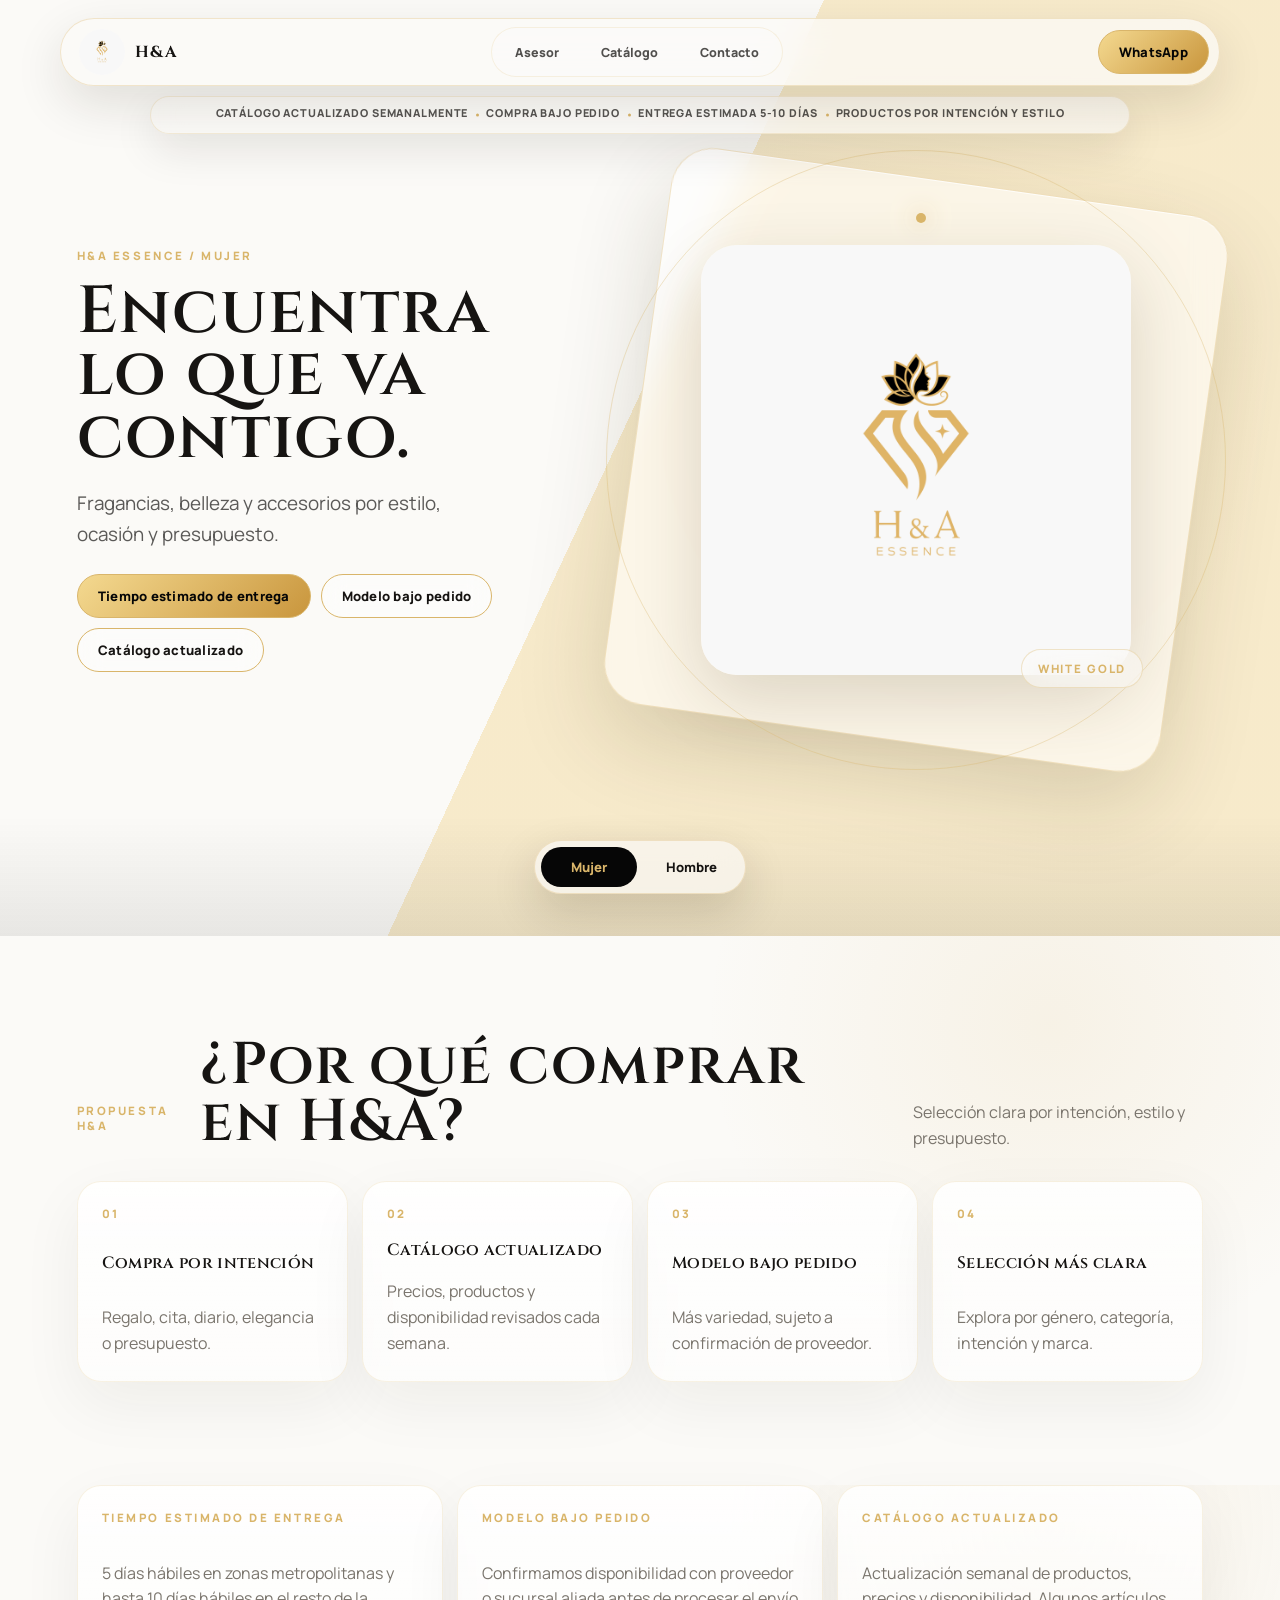
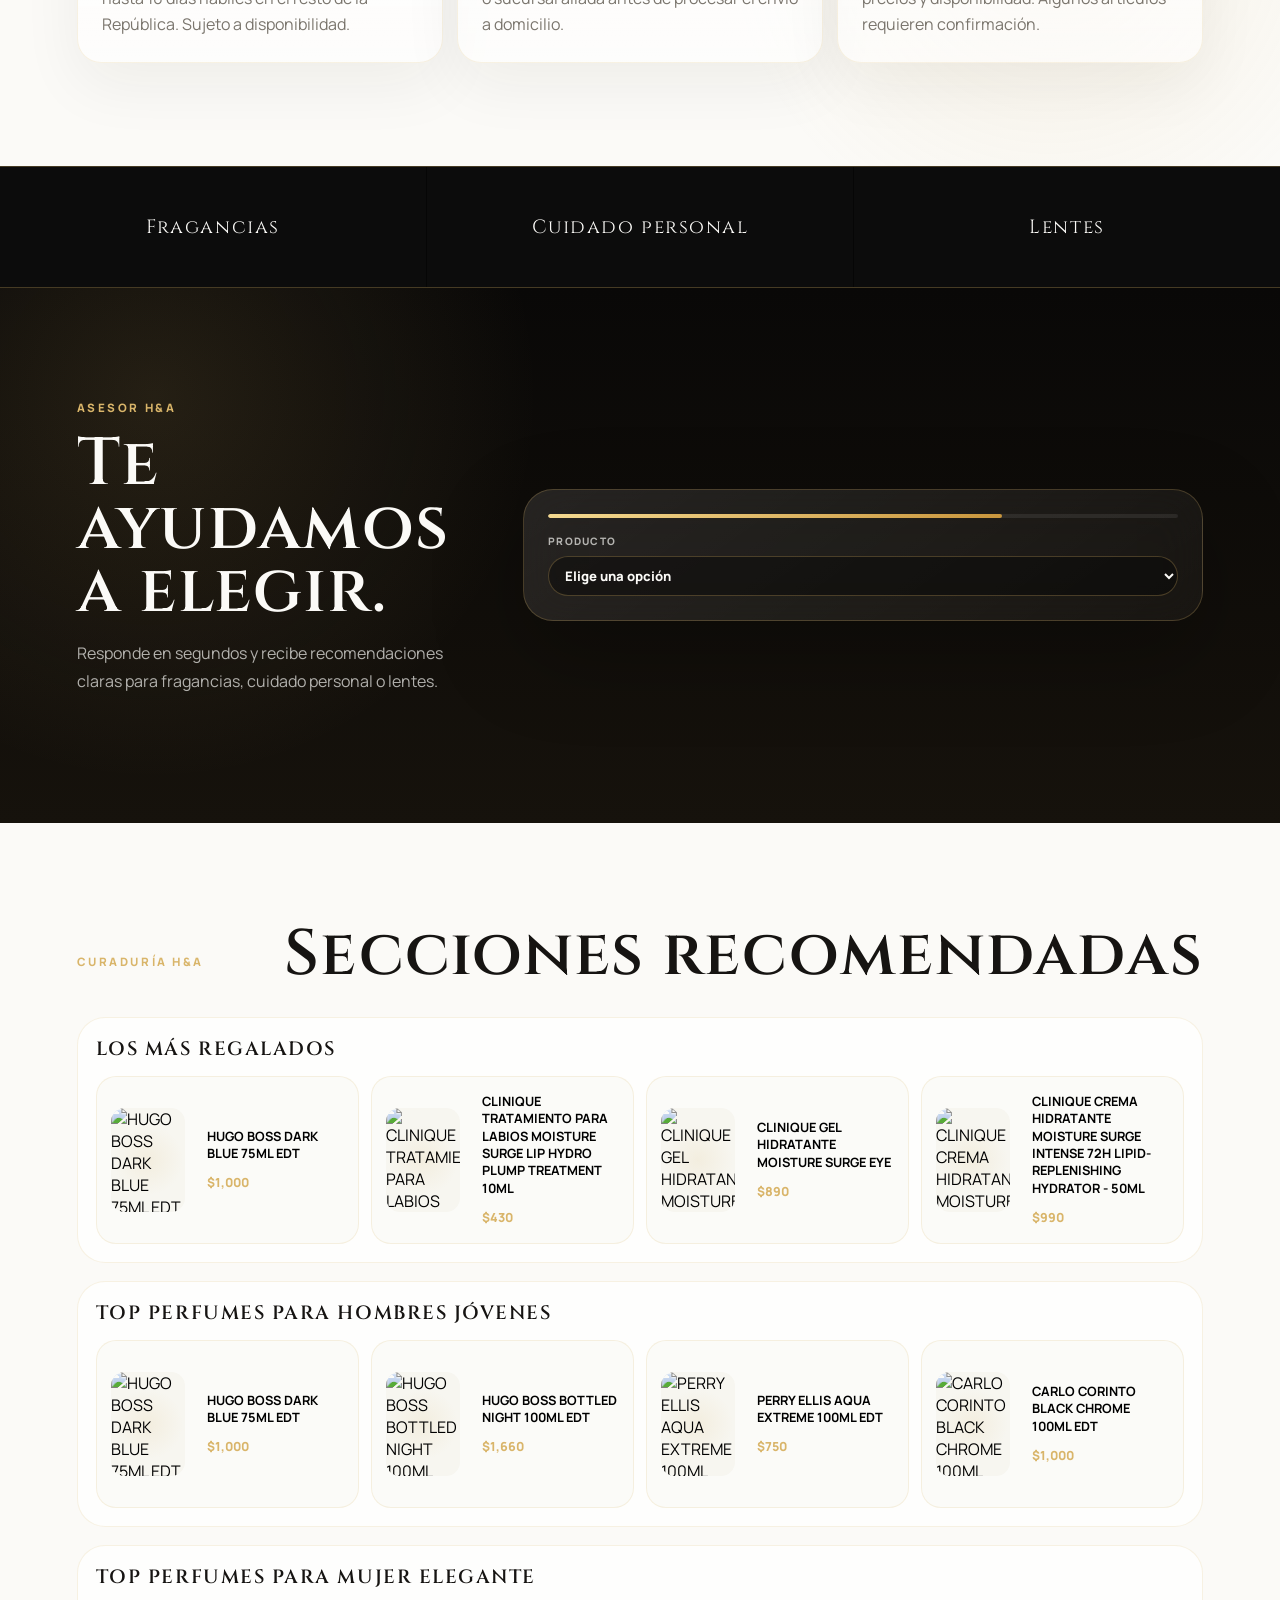
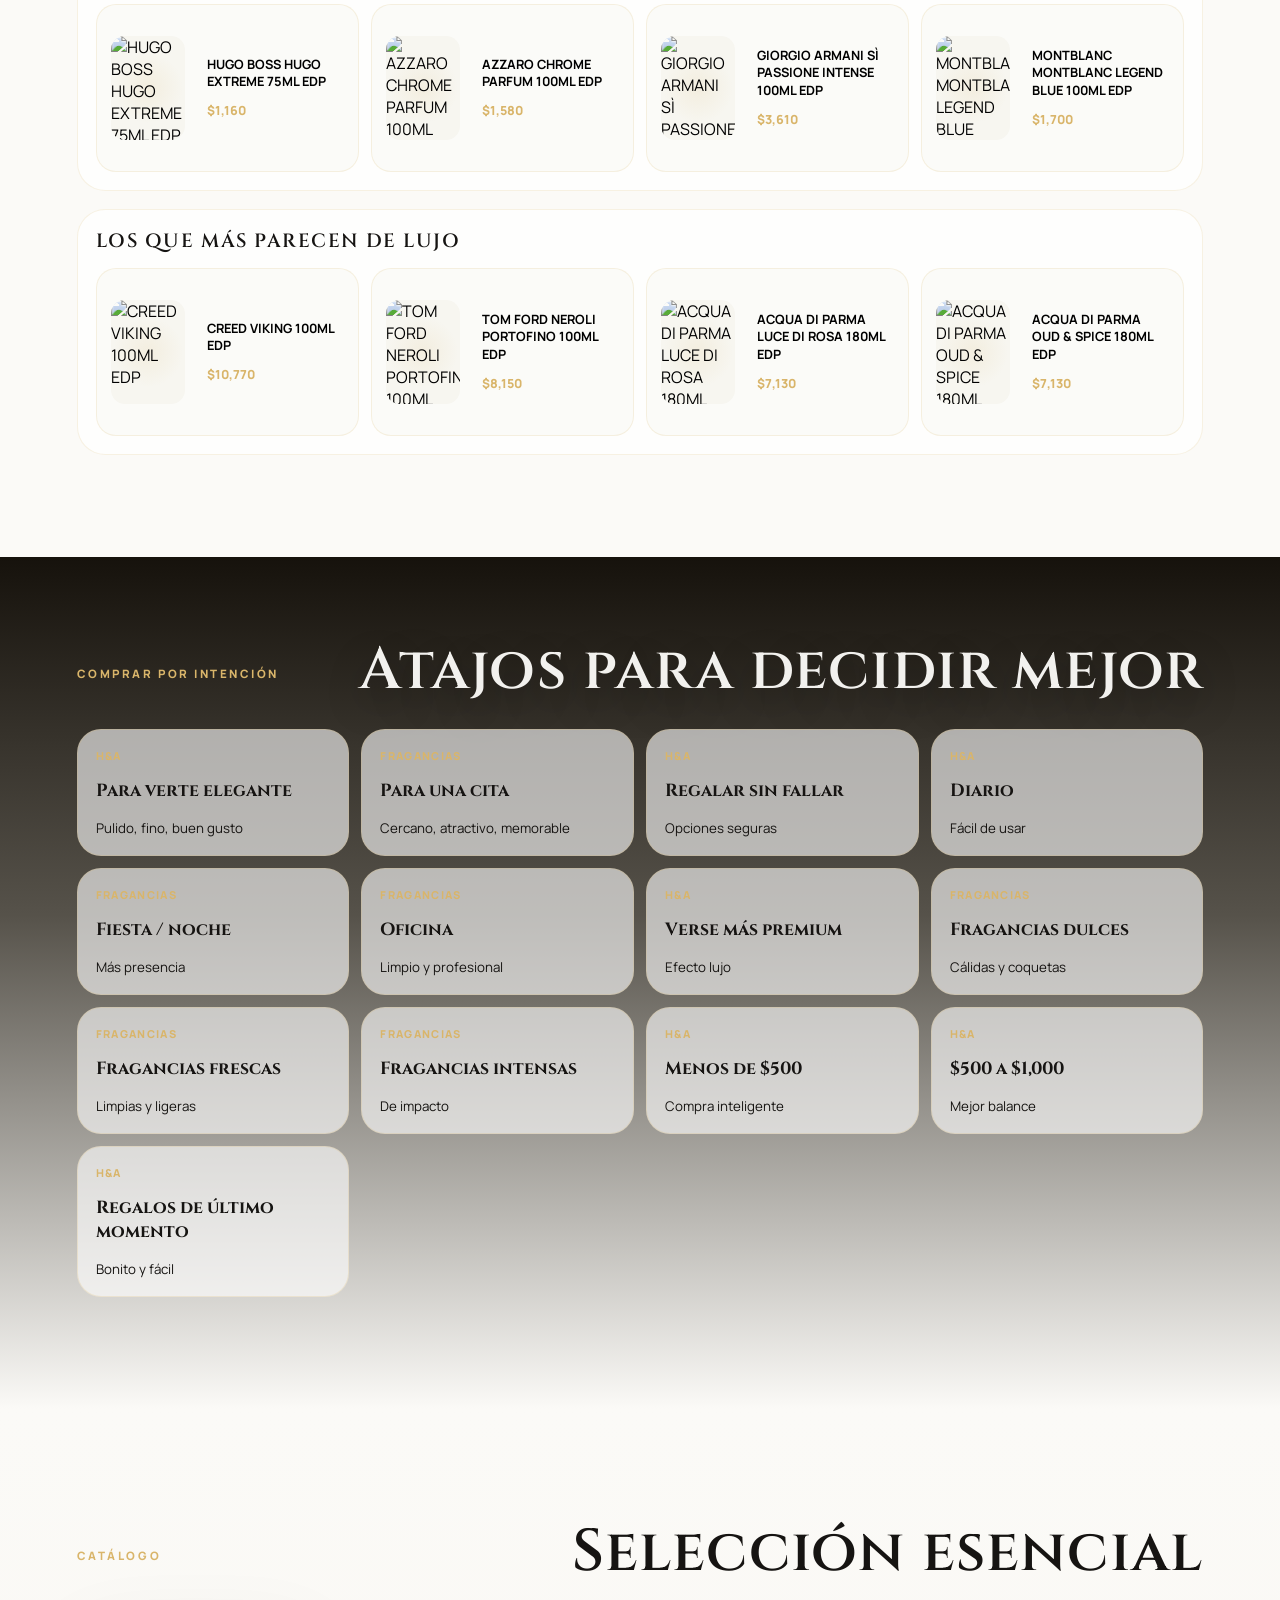
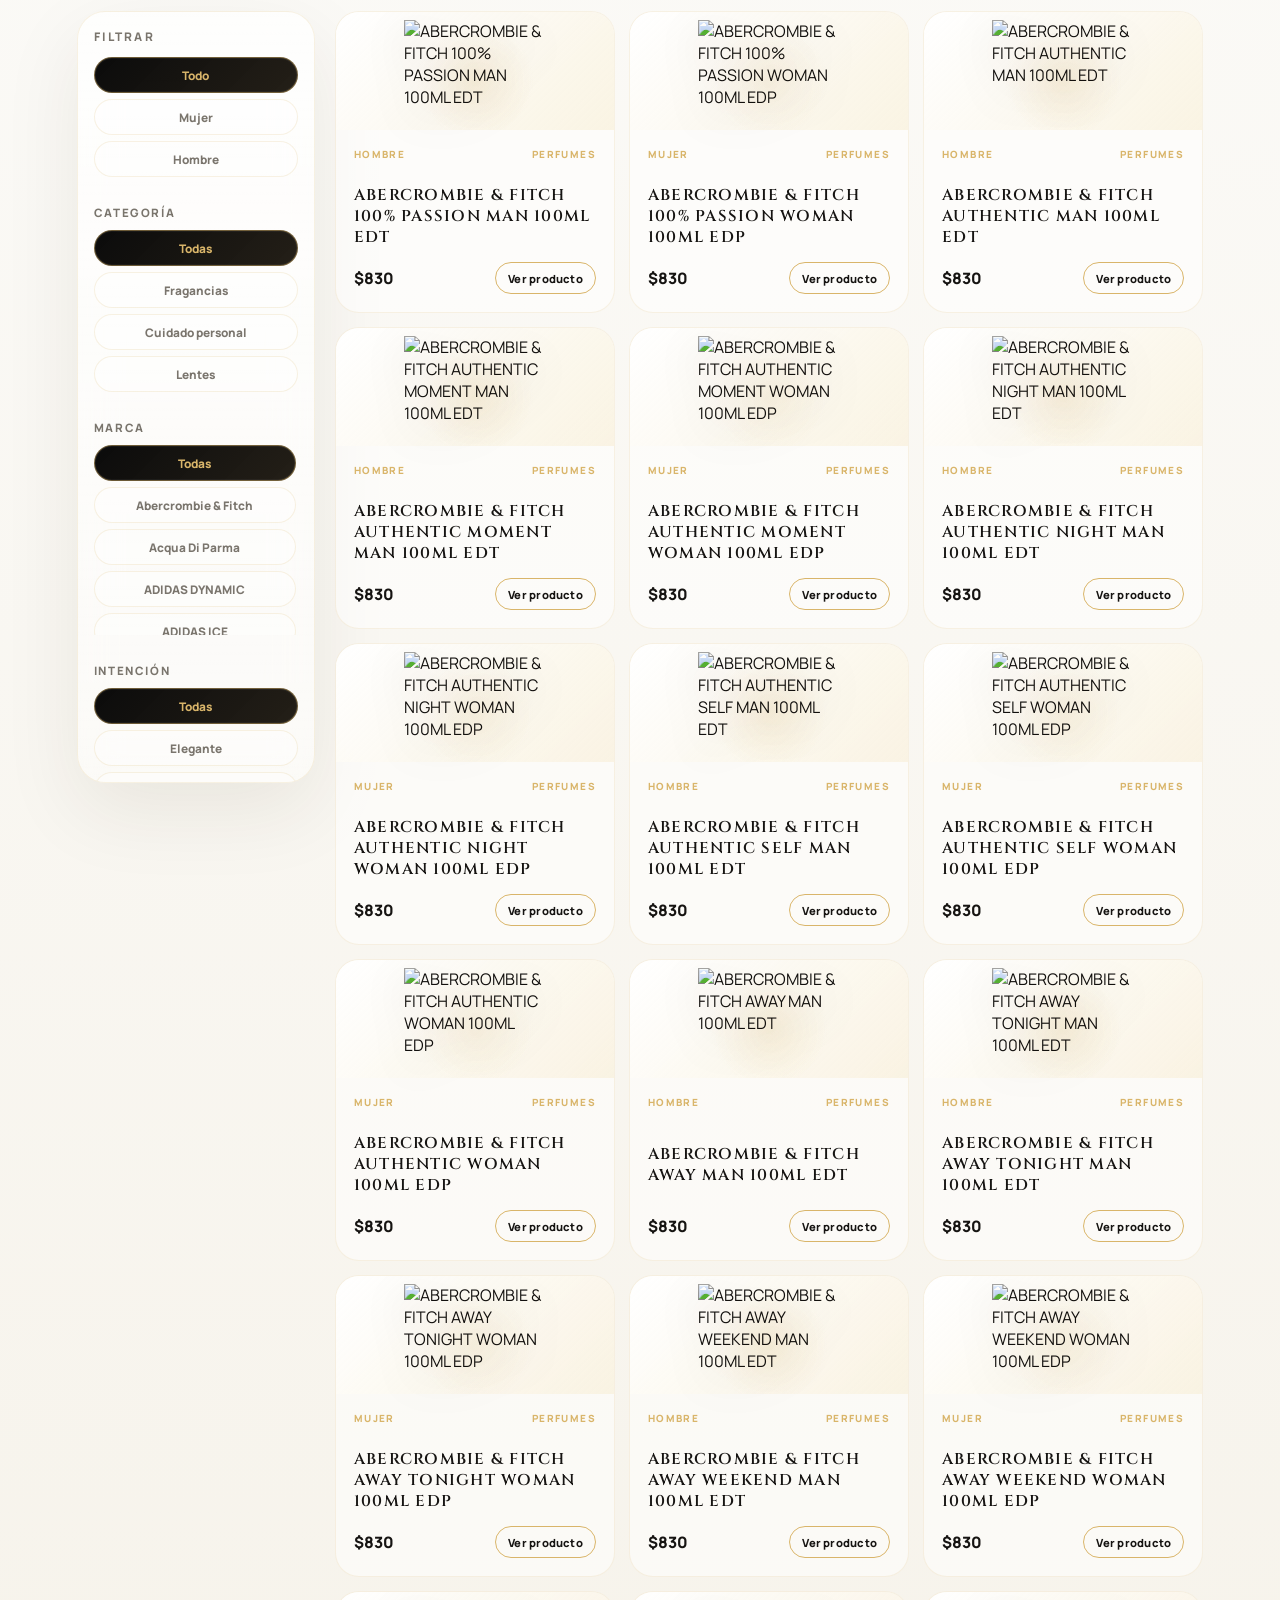
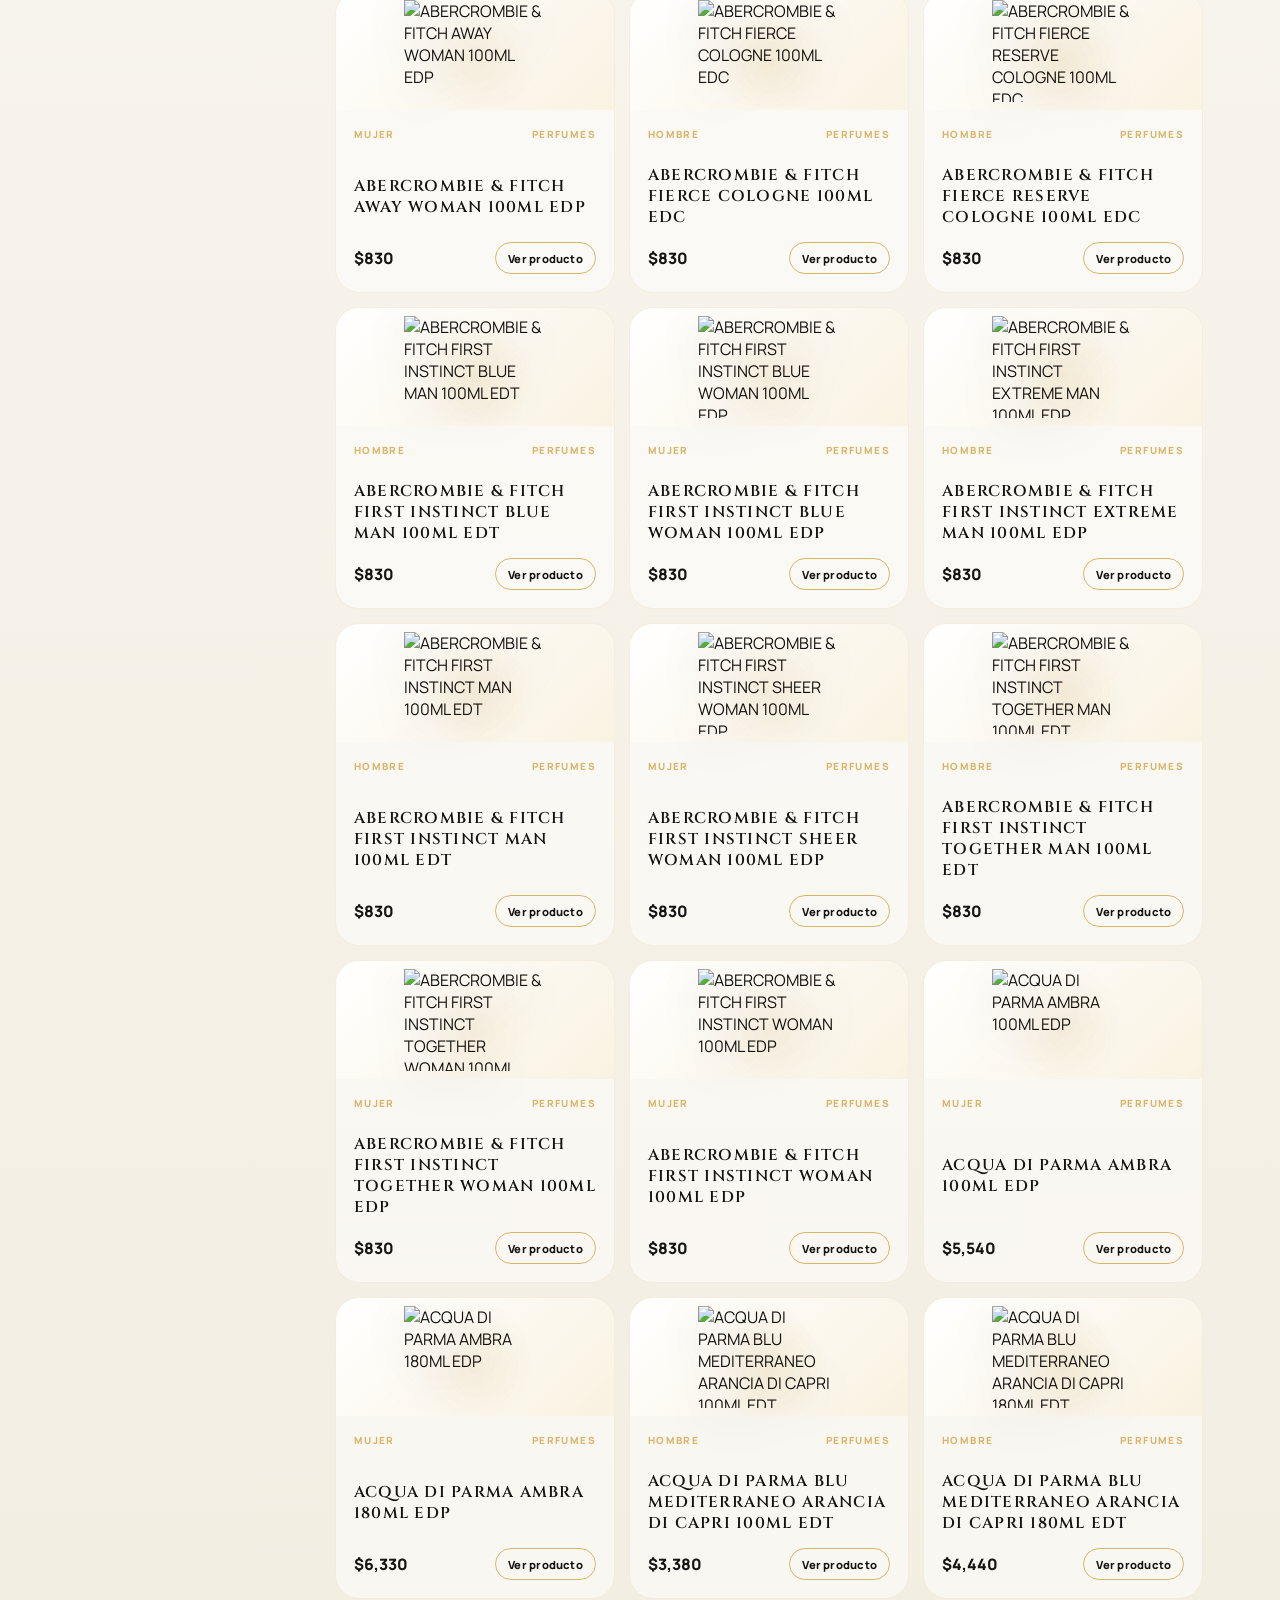
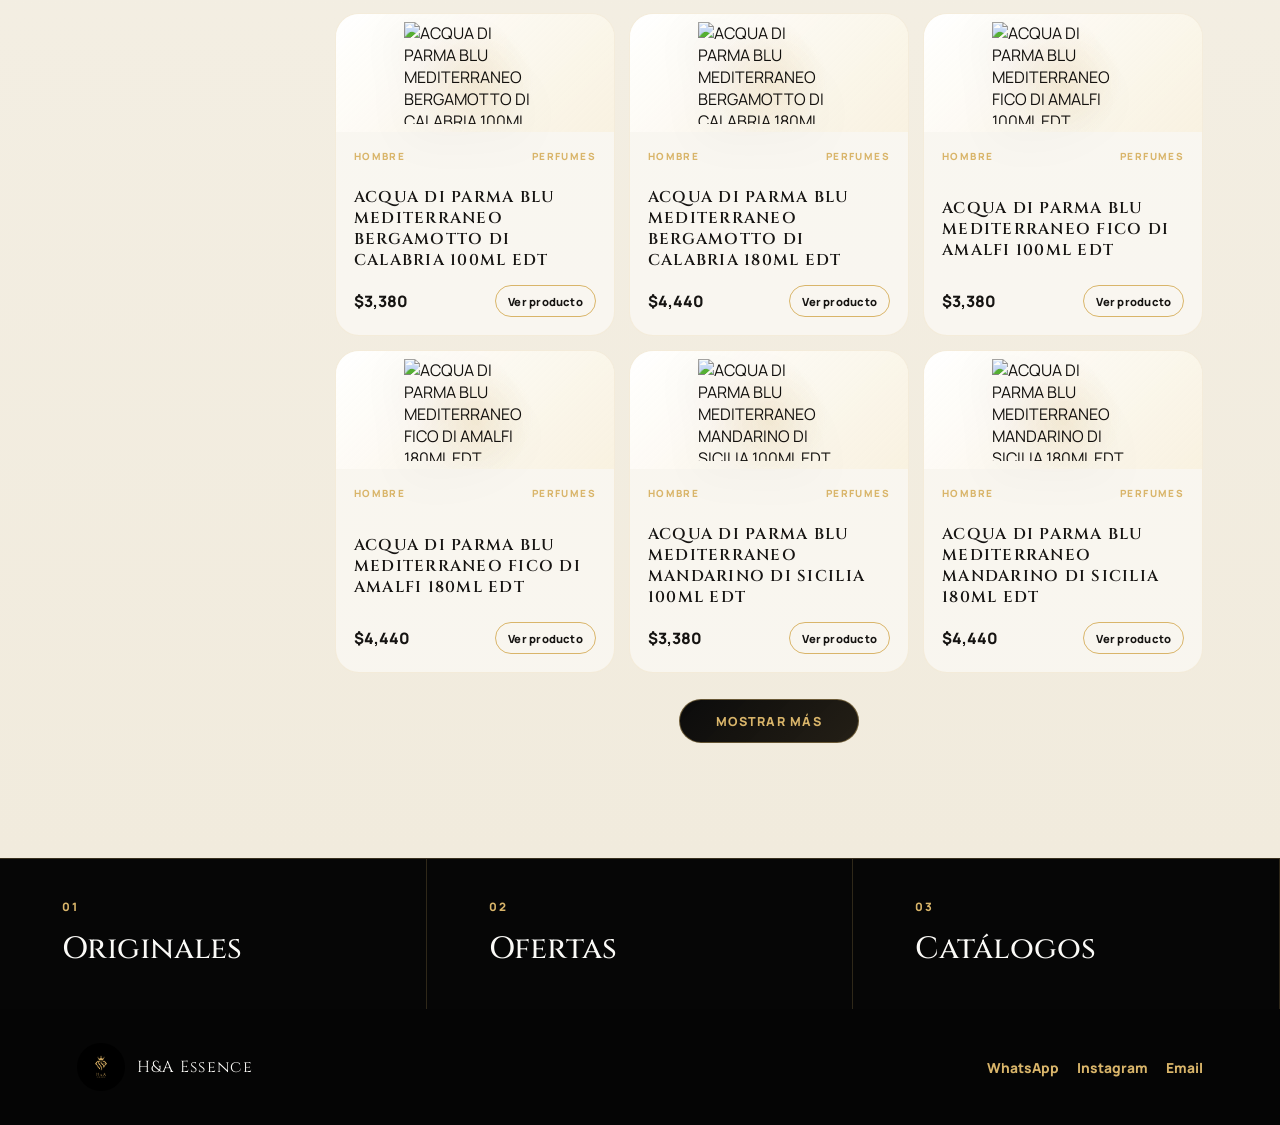
==== commit 964ea60e: "Condense homepage value copy" ====
--- a/index.html
+++ b/index.html
@@ -14,7 +14,7 @@
       href="https://fonts.googleapis.com/css2?family=Cinzel:wght@500;600;700&family=Manrope:wght@400;500;600;700;800&display=swap"
       rel="stylesheet"
     />
-    <link rel="stylesheet" href="styles.css?v=23" />
+    <link rel="stylesheet" href="styles.css?v=24" />
   </head>
   <body>
     <header class="site-header" data-theme="women">
@@ -45,10 +45,9 @@
           <article class="hero-panel active" data-theme="women">
             <div class="hero-copy">
               <p class="kicker">H&A Essence / Mujer</p>
-              <h1>No compres cualquier producto. Encuentra el que va contigo.</h1>
+              <h1>Encuentra lo que va contigo.</h1>
               <p class="hero-text">
-                Fragancias, belleza y accesorios seleccionados por estilo, ocasión y presupuesto.
-                Explora un catálogo actualizado semanalmente y compra bajo pedido con entrega a domicilio.
+                Fragancias, belleza y accesorios por estilo, ocasión y presupuesto.
               </p>
               <div class="hero-actions">
                 <a class="button primary" href="#tiempo-entrega">Tiempo estimado de entrega</a>
@@ -66,10 +65,9 @@
           <article class="hero-panel" data-theme="men">
             <div class="hero-copy">
               <p class="kicker">H&A Essence / Hombre</p>
-              <h1>No compres cualquier producto. Encuentra el que va contigo.</h1>
+              <h1>Encuentra lo que va contigo.</h1>
               <p class="hero-text">
-                Fragancias, belleza y accesorios seleccionados por estilo, ocasión y presupuesto.
-                Explora un catálogo actualizado semanalmente y compra bajo pedido con entrega a domicilio.
+                Fragancias, belleza y accesorios por estilo, ocasión y presupuesto.
               </p>
               <div class="hero-actions">
                 <a class="button primary" href="#tiempo-entrega">Tiempo estimado de entrega</a>
@@ -96,29 +94,29 @@
           <p class="kicker">Propuesta H&A</p>
           <h2>¿Por qué comprar en H&A?</h2>
           <p>
-            No somos solo un catálogo. Organizamos fragancias, belleza y accesorios para que encuentres más rápido lo que realmente va contigo.
+            Selección clara por intención, estilo y presupuesto.
           </p>
         </div>
         <div class="why-grid reveal">
           <article>
             <span>01</span>
             <h3>Compra por intención</h3>
-            <p>Encuentra productos según lo que necesitas: regalo, cita, elegancia, uso diario, estilo personal o presupuesto.</p>
+            <p>Regalo, cita, diario, elegancia o presupuesto.</p>
           </article>
           <article id="catalogo-actualizado">
             <span>02</span>
             <h3>Catálogo actualizado</h3>
-            <p>Actualizamos el catálogo semanalmente para mantener productos, precios y disponibilidad lo más vigentes posible.</p>
+            <p>Precios, productos y disponibilidad revisados cada semana.</p>
           </article>
           <article id="modelo-pedido">
             <span>03</span>
             <h3>Modelo bajo pedido</h3>
-            <p>Procesamos pedidos según disponibilidad del proveedor o sucursal aliada, lo que nos permite ofrecer mayor variedad sin depender solo de inventario físico.</p>
+            <p>Más variedad, sujeto a confirmación de proveedor.</p>
           </article>
           <article>
             <span>04</span>
             <h3>Selección más clara</h3>
-            <p>En lugar de perderte entre cientos de productos, puedes explorar por género, categoría, intención, estilo y marca.</p>
+            <p>Explora por género, categoría, intención y marca.</p>
           </article>
         </div>
       </section>
@@ -128,19 +126,19 @@
           <article id="tiempo-entrega">
             <p class="kicker">Tiempo estimado de entrega</p>
             <p>
-              Los tiempos de entrega estimados son de aproximadamente 5 días hábiles para zonas metropolitanas y hasta 10 días hábiles para el resto de la República, sujetos a disponibilidad y logística del proveedor.
+              5 días hábiles en zonas metropolitanas y hasta 10 días hábiles en el resto de la República. Sujeto a disponibilidad.
             </p>
           </article>
           <article>
             <p class="kicker">Modelo bajo pedido</p>
             <p>
-              Trabajamos bajo pedido para ofrecerte mayor variedad de productos sin limitarte únicamente a inventario físico. Una vez que realizas tu compra, confirmamos disponibilidad con proveedor o sucursal aliada y procesamos el envío a domicilio.
+              Confirmamos disponibilidad con proveedor o sucursal aliada antes de procesar el envío a domicilio.
             </p>
           </article>
           <article>
             <p class="kicker">Catálogo actualizado</p>
             <p>
-              Nuestro catálogo se actualiza semanalmente para reflejar cambios de disponibilidad, precios y productos del proveedor. Aun así, algunos productos pueden estar sujetos a confirmación antes de procesar el pedido.
+              Actualización semanal de productos, precios y disponibilidad. Algunos artículos requieren confirmación.
             </p>
           </article>
         </div>
@@ -449,7 +447,7 @@
       </div>
     </footer>
 
-    <script src="products-data.js?v=23"></script>
-    <script src="script.js?v=23"></script>
+    <script src="products-data.js?v=24"></script>
+    <script src="script.js?v=24"></script>
   </body>
 </html>
--- a/styles.css
+++ b/styles.css
@@ -265,8 +265,8 @@
 }
 
 .hero-copy h1 {
-  max-width: 760px;
-  font-size: clamp(3rem, 5.6vw, 5.8rem);
+  max-width: 620px;
+  font-size: clamp(3rem, 5.2vw, 5.1rem);
 }
 
 .kicker {
@@ -303,8 +303,8 @@
 }
 
 .hero-text {
-  max-width: 430px;
-  margin: 26px 0 0;
+  max-width: 390px;
+  margin: 20px 0 0;
   color: rgba(22, 20, 18, 0.7);
   font-size: clamp(1rem, 1.55vw, 1.18rem);
   line-height: 1.65;
@@ -318,7 +318,7 @@
   display: flex;
   flex-wrap: wrap;
   gap: 10px;
-  margin-top: 30px;
+  margin-top: 24px;
 }
 
 .brand-stage {
@@ -481,7 +481,7 @@
 
 .why-grid article,
 .commerce-info-grid article {
-  min-height: 230px;
+  min-height: 176px;
   display: grid;
   align-content: space-between;
   gap: 18px;
@@ -521,7 +521,7 @@
 }
 
 .commerce-info-grid article {
-  min-height: 210px;
+  min-height: 162px;
 }
 
 .collection-pill {
@@ -1947,10 +1947,14 @@
     margin-top: 20px;
   }
 
-  .hero-actions .button,
-  .modal-actions .button,
-  .detail-actions .button {
+.hero-actions .button,
+.modal-actions .button,
+.detail-actions .button {
     width: 100%;
+  }
+
+  .hero-actions .button {
+    min-height: 42px;
   }
 
   .brand-stage {
